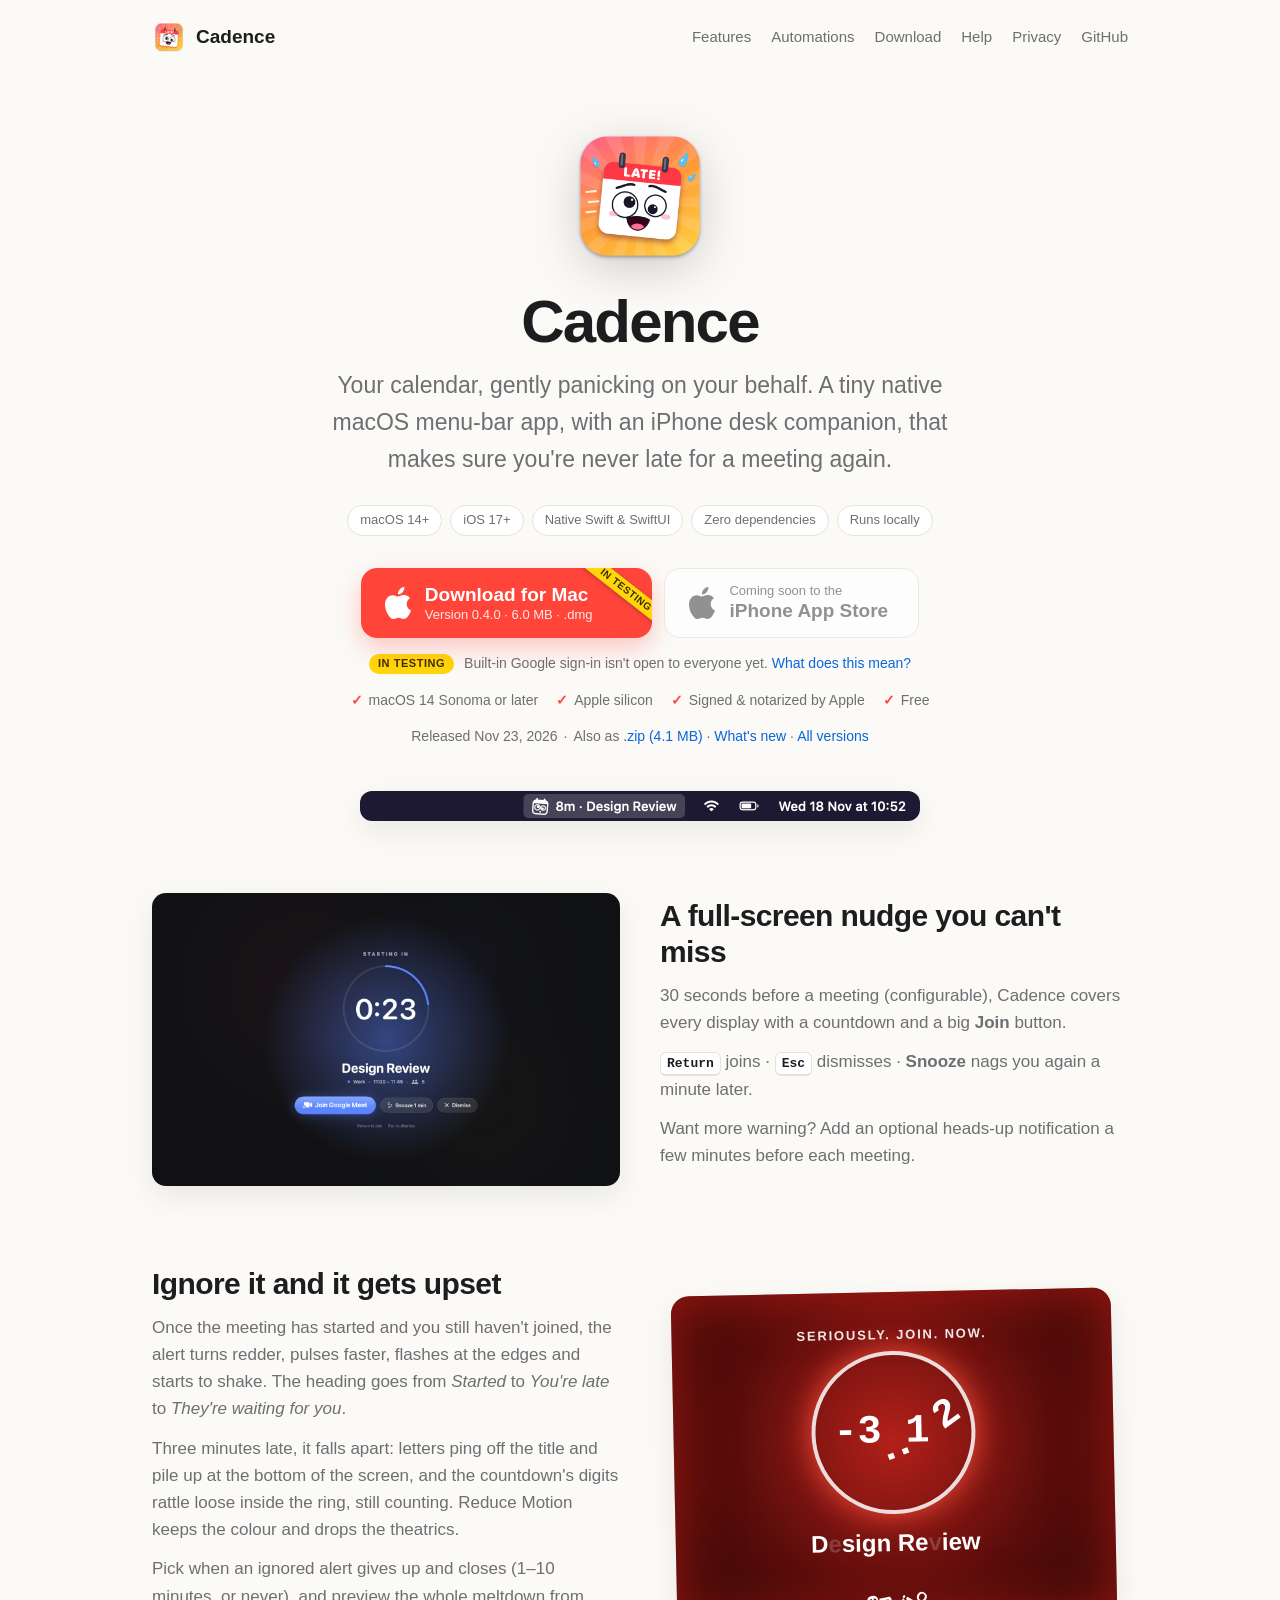
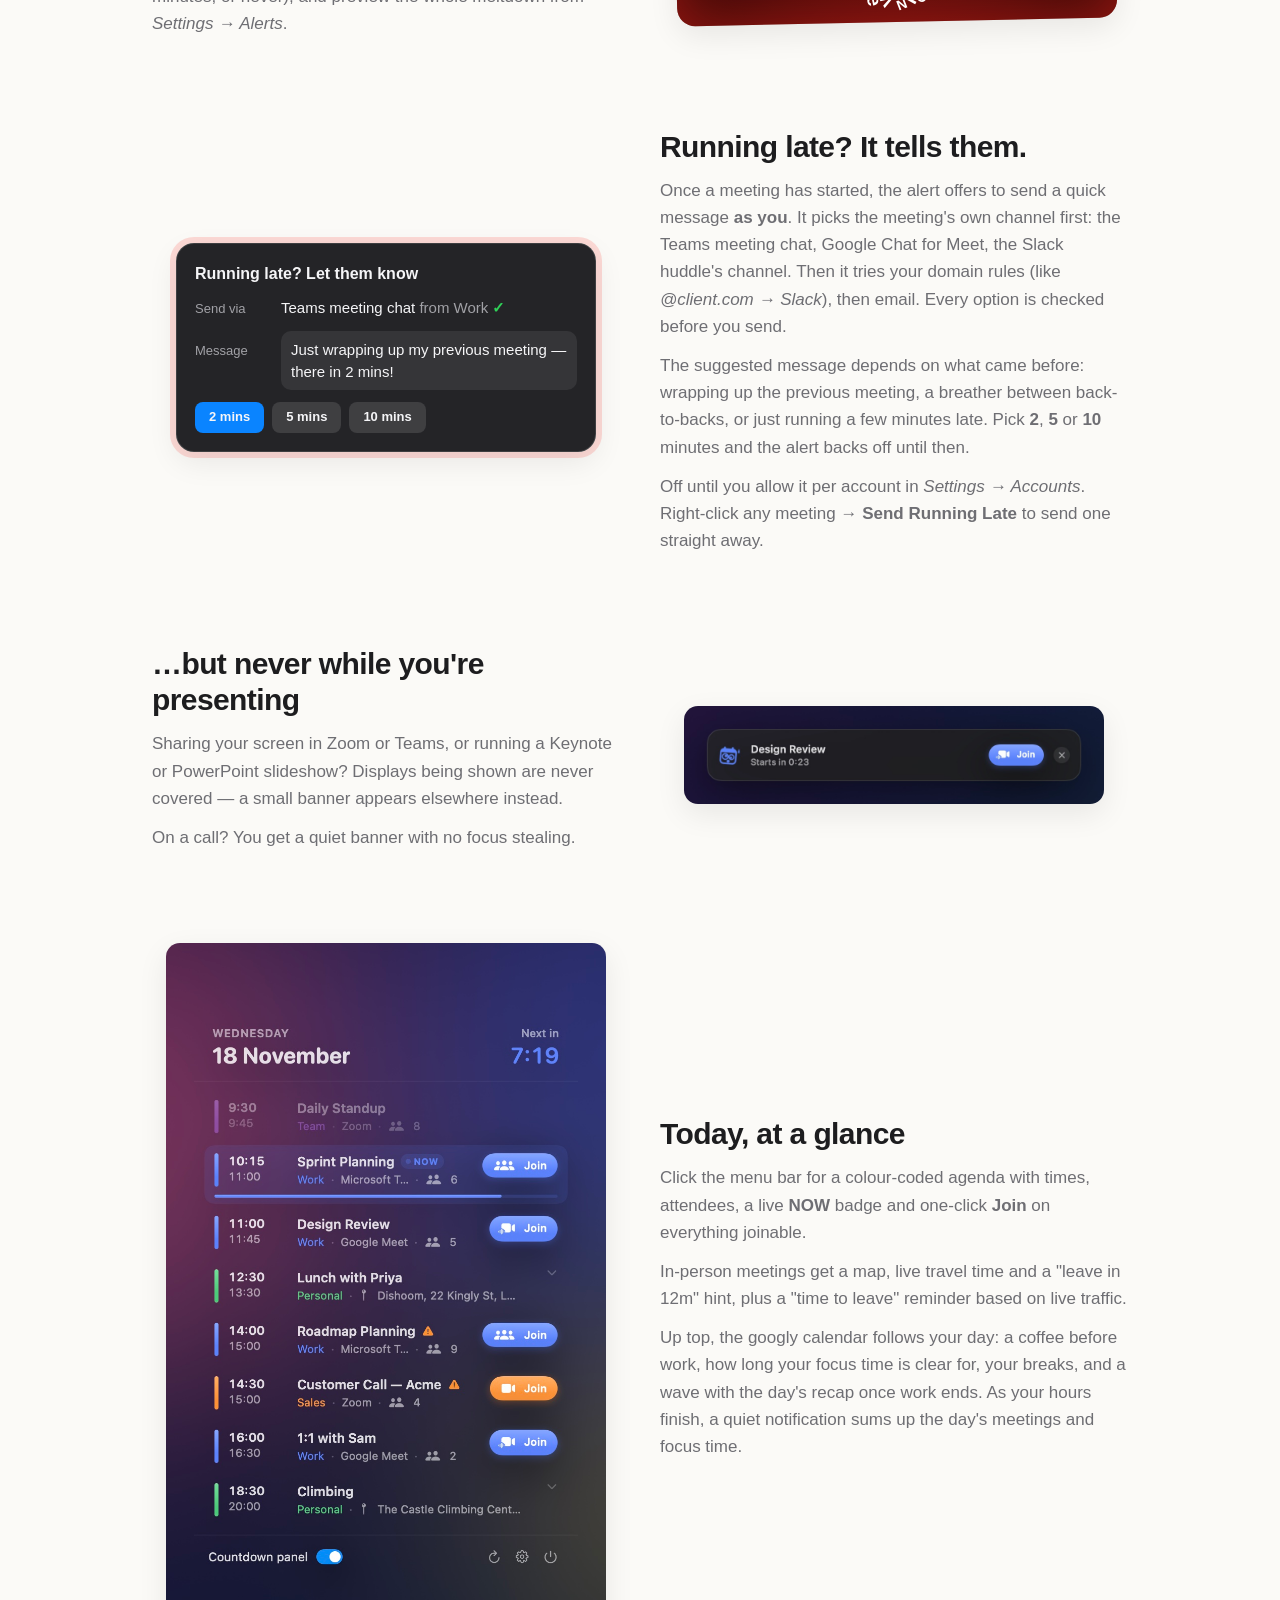
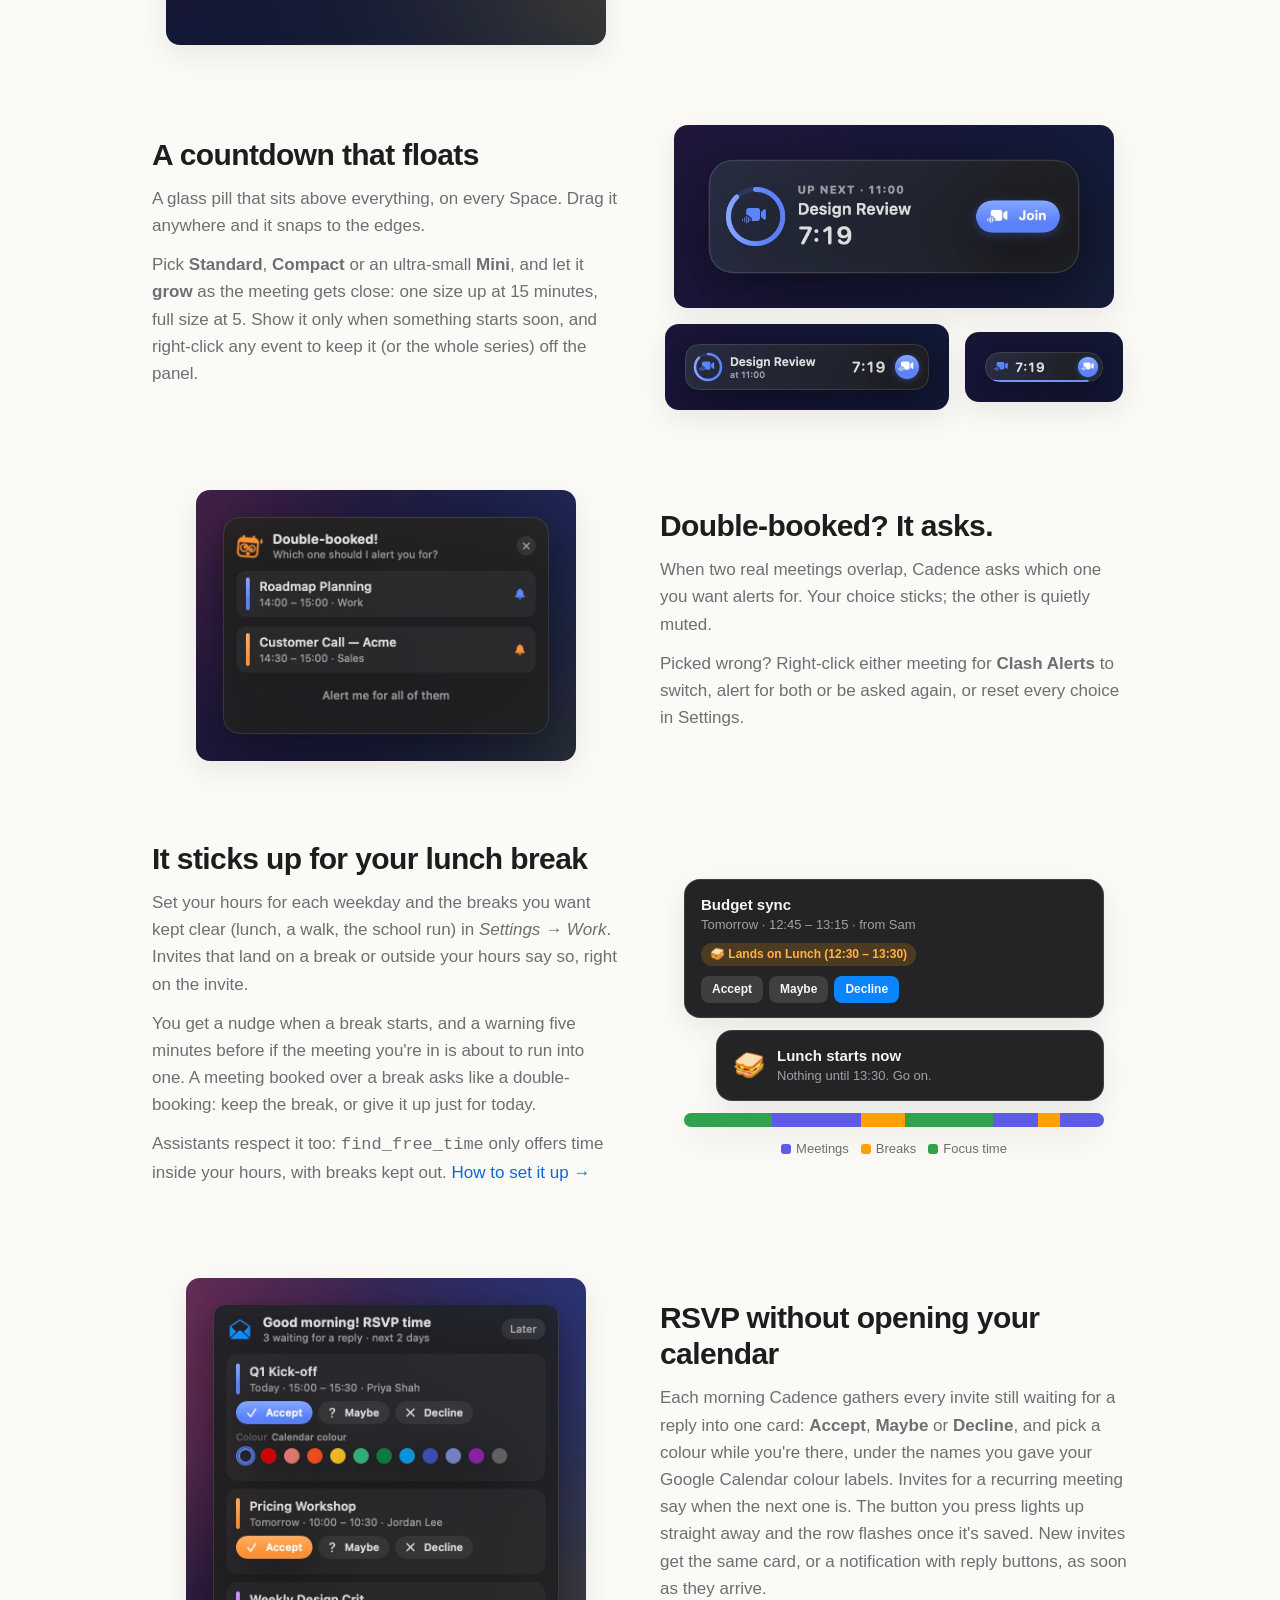
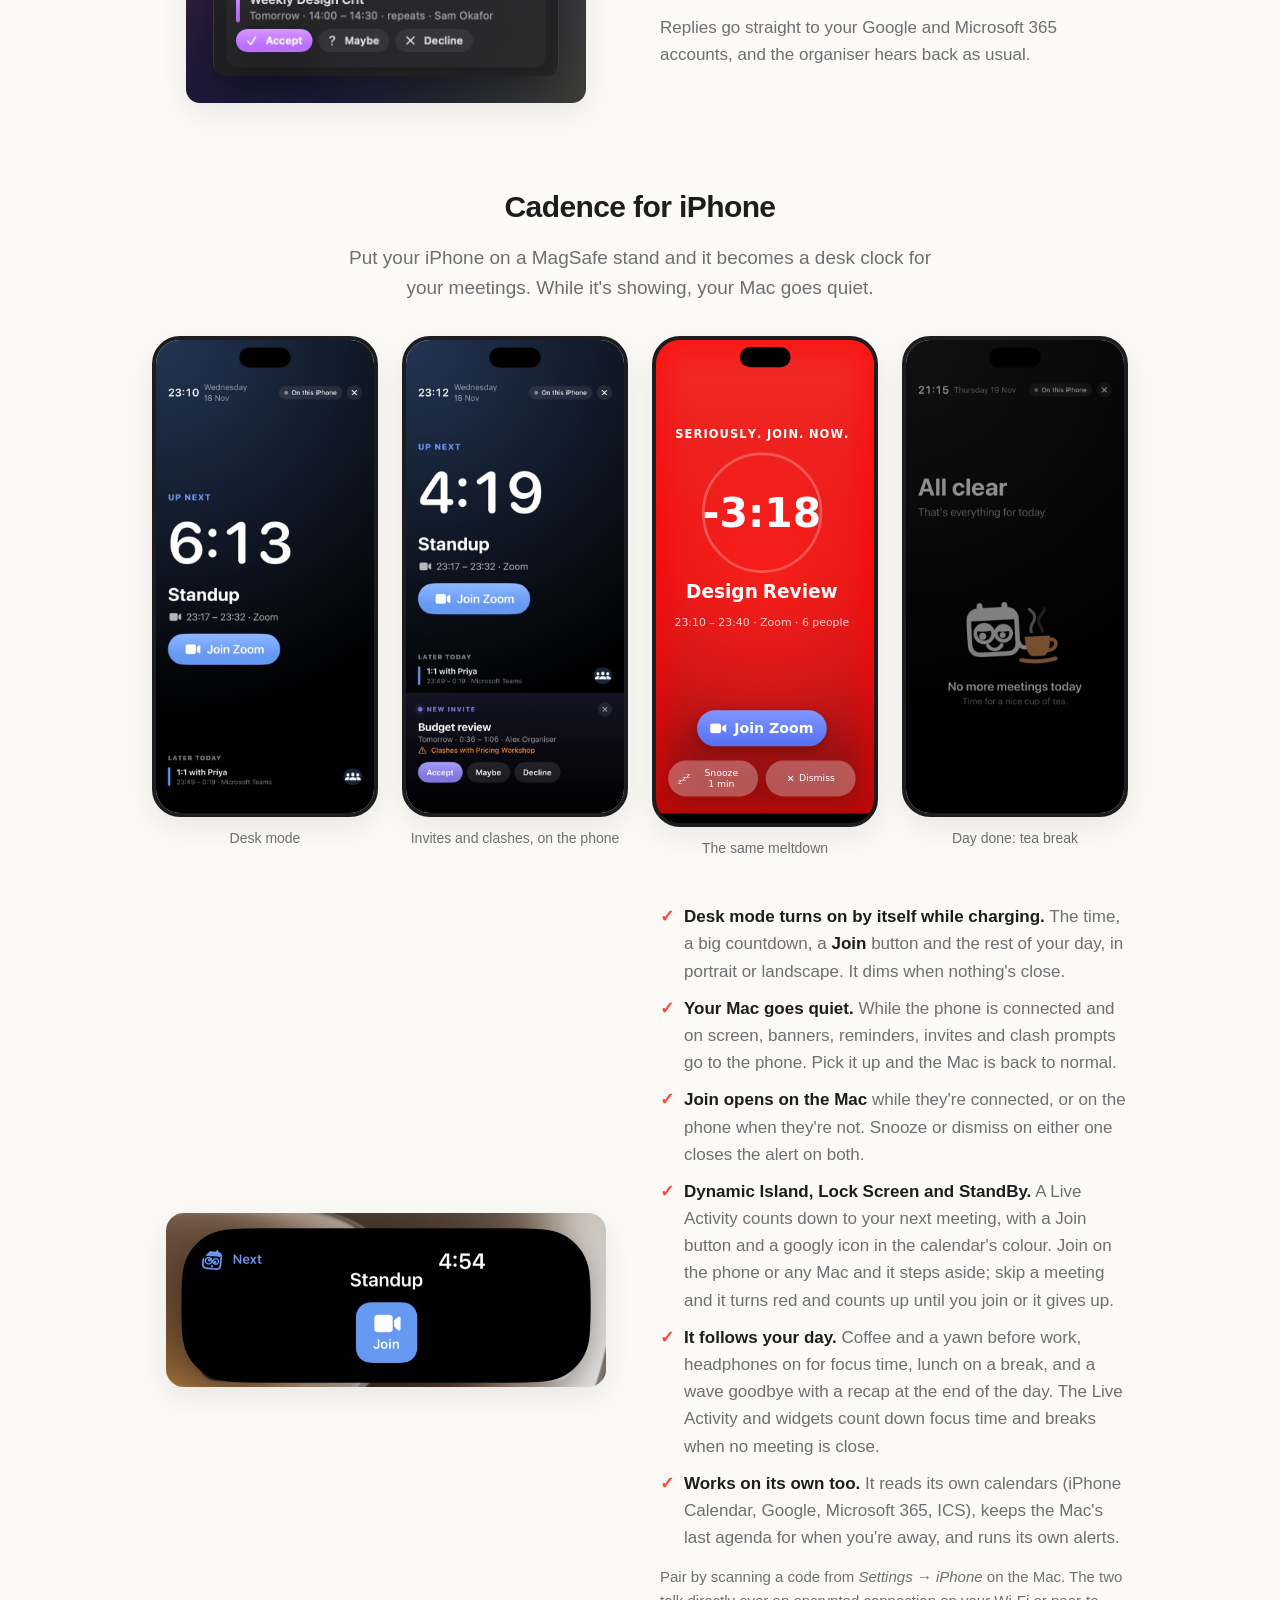
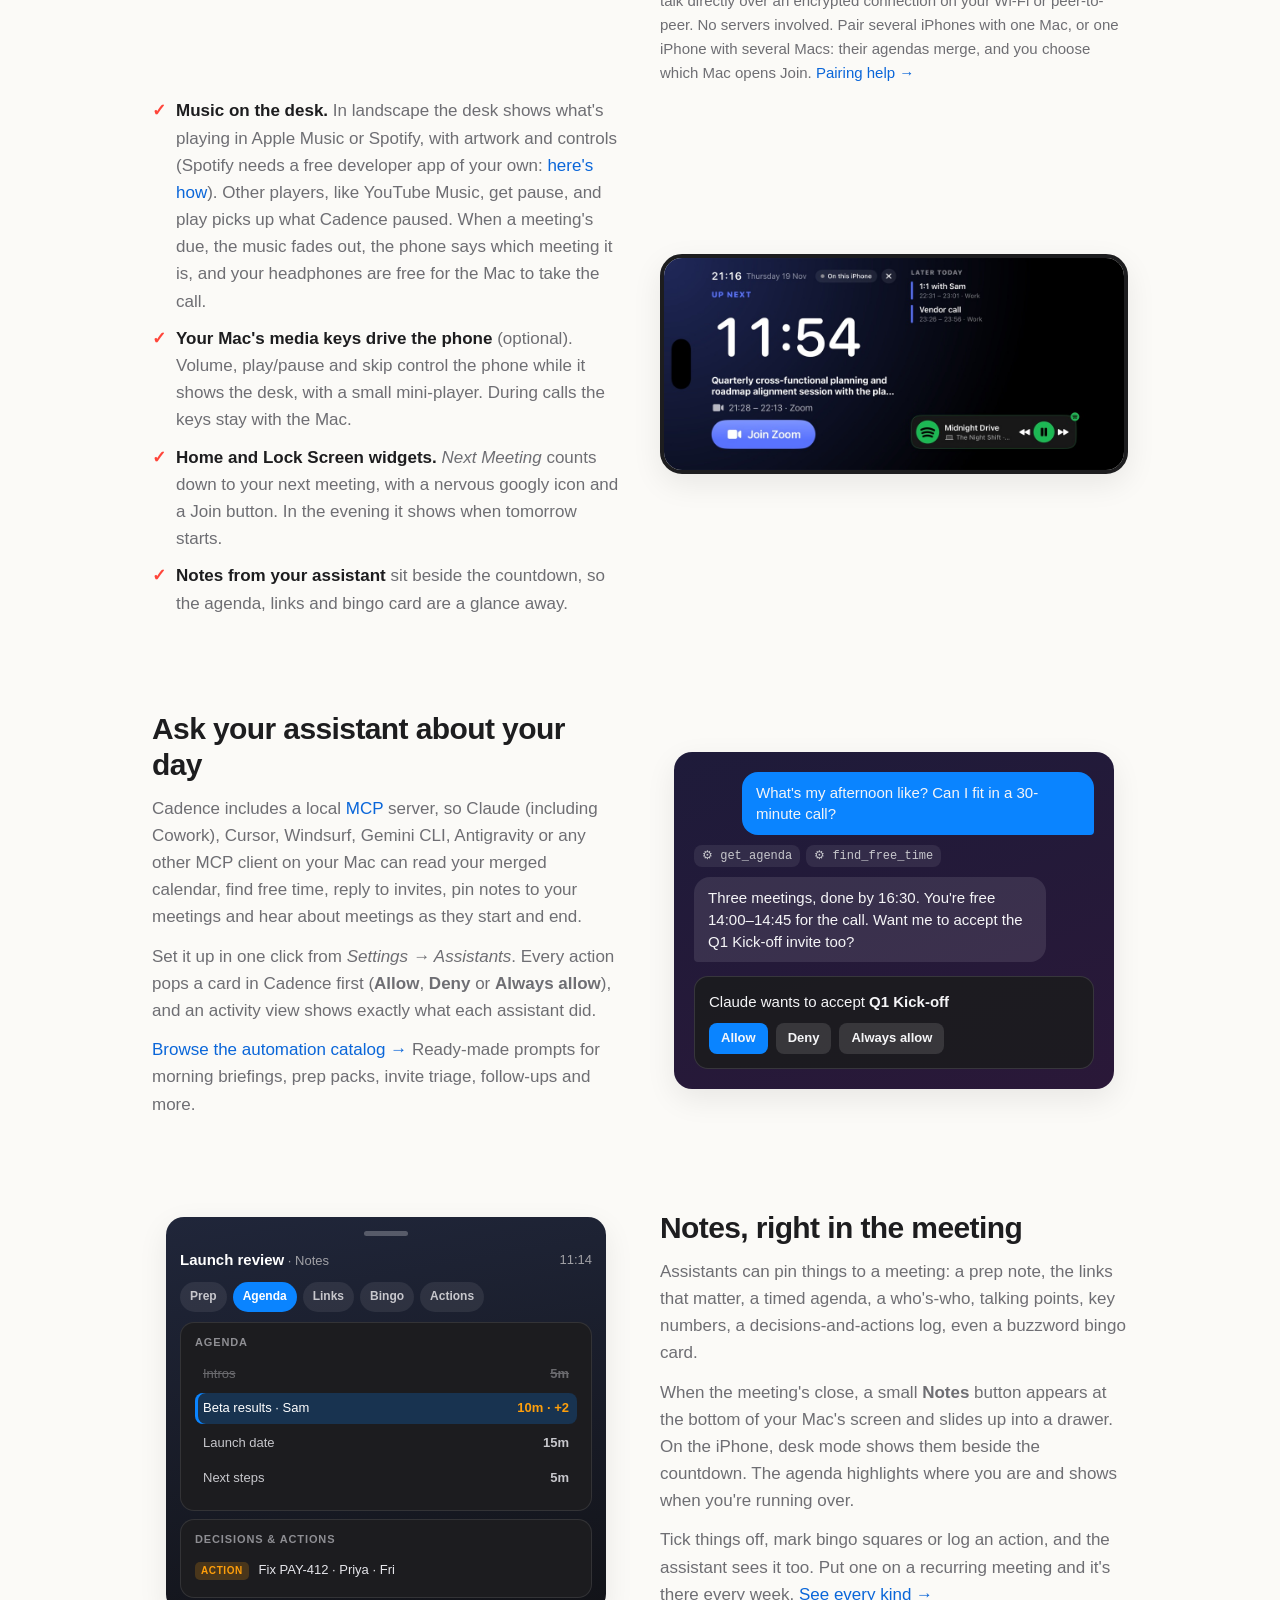
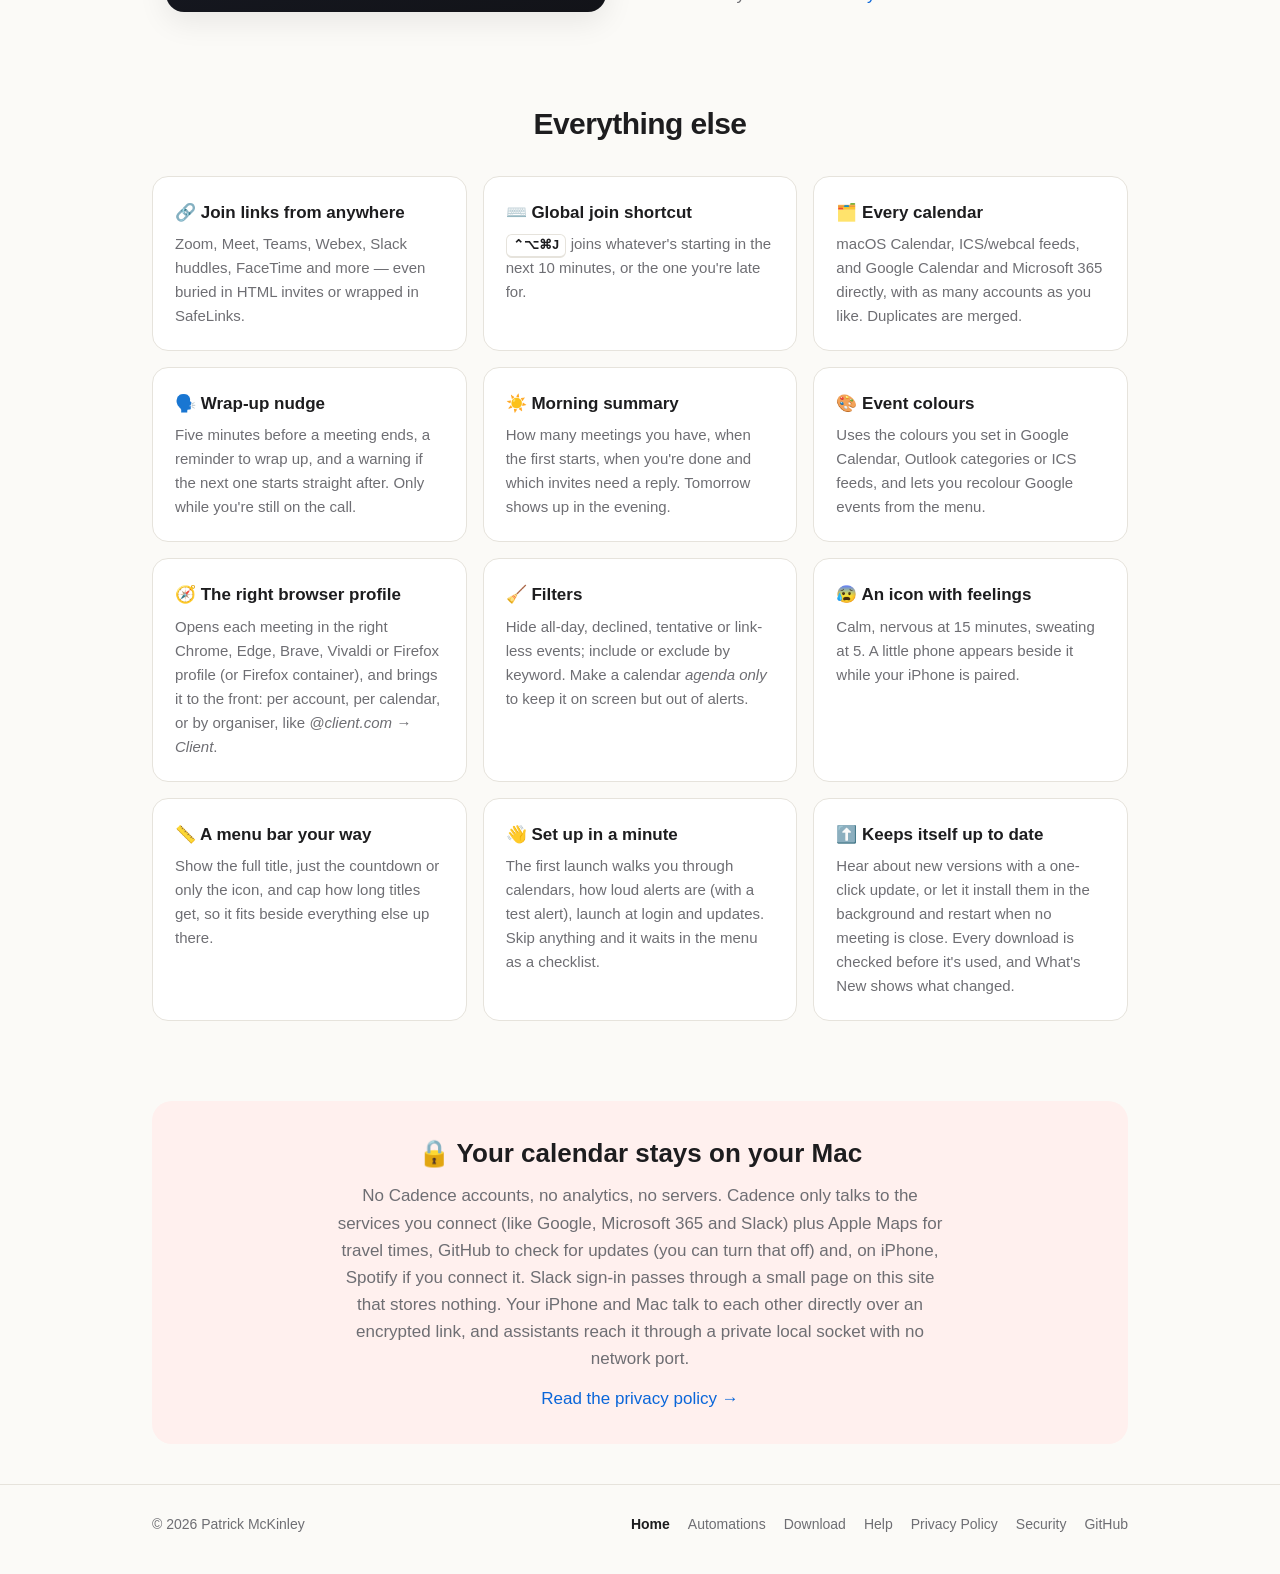
==== index.html @ c62c1051 "Bring the homepage up to date with the app Adds the Mac's working-day moments and end-of-day sum-up," ====
<!doctype html>
<html lang="en">
<head>
  <meta charset="utf-8">
  <meta name="viewport" content="width=device-width, initial-scale=1">
  <title>Cadence — your calendar, gently panicking on your behalf</title>
  <meta name="description" content="Cadence is a tiny native macOS menu-bar app, with an iPhone desk companion, that counts down to your next meeting, finds the join link, and takes over your screen 30 seconds before you're due.">
  <link rel="canonical" href="https://cadence.patrick-mckinley.com/">
  <link rel="icon" href="favicon.ico" sizes="any">
  <link rel="icon" type="image/png" sizes="32x32" href="favicon-32.png">
  <link rel="apple-touch-icon" href="apple-touch-icon.png">
  <link rel="manifest" href="site.webmanifest">
  <meta property="og:type" content="website">
  <meta property="og:site_name" content="Cadence">
  <meta property="og:title" content="Cadence">
  <meta property="og:description" content="Your calendar, gently panicking on your behalf. A Mac menu-bar app and iPhone desk clock that makes sure you never miss a meeting.">
  <meta property="og:url" content="https://cadence.patrick-mckinley.com/">
  <meta property="og:image" content="https://cadence.patrick-mckinley.com/assets/og-cadence.jpg">
  <meta property="og:image:type" content="image/jpeg">
  <meta property="og:image:width" content="1200">
  <meta property="og:image:height" content="630">
  <meta property="og:image:alt" content="The Cadence app icon, a panicking calendar page shouting LATE!, beside the words: Cadence, your calendar, gently panicking on your behalf.">
  <meta name="twitter:card" content="summary_large_image">
  <meta name="twitter:title" content="Cadence">
  <meta name="twitter:description" content="Your calendar, gently panicking on your behalf. A Mac menu-bar app and iPhone desk clock that makes sure you never miss a meeting.">
  <meta name="twitter:image" content="https://cadence.patrick-mckinley.com/assets/og-cadence.jpg">
  <link rel="stylesheet" href="style.css?v=13">
</head>
<body>
  <header class="site-header">
    <div class="wrap">
      <a class="brand" href="./"><img src="assets/icon-192.png" alt="">Cadence</a>
      <nav>
        <a class="nav-features" href="#features">Features</a>
        <a href="automations.html">Automations</a>
        <a href="downloads.html">Download</a>
        <a href="help.html">Help</a>
        <a class="nav-privacy" href="privacy.html">Privacy</a>
        <a class="nav-gh" href="https://github.com/lilmuckers/calendar-cadence">GitHub</a>
      </nav>
    </div>
  </header>

  <main>
    <div class="wrap hero">
      <img class="icon" src="assets/icon-512.png" alt="Cadence app icon: a panicking calendar page with googly eyes shouting LATE!">
      <h1>Cadence</h1>
      <p class="tagline">Your calendar, gently panicking on your behalf. A tiny native macOS menu-bar app, with an iPhone desk companion, that makes sure you're never late for a meeting again.</p>
      <div class="badges">
        <span class="badge">macOS 14+</span>
        <span class="badge">iOS 17+</span>
        <span class="badge">Native Swift &amp; SwiftUI</span>
        <span class="badge">Zero dependencies</span>
        <span class="badge">Runs locally</span>
      </div>
      <div class="download-card" data-download-card>
        <div class="download-buttons">
        <a class="download-btn" data-dl-primary href="https://github.com/lilmuckers/calendar-cadence/releases/download/v0.4.0/Cadence-0.4.0.dmg">
          <svg class="apple" viewBox="0 0 814 1000" aria-hidden="true"><path fill="currentColor" d="M788 341c-6 4-108 62-108 190 0 149 131 202 135 203-1 3-21 72-69 142-43 62-88 124-156 124s-86-40-165-40c-77 0-104 41-166 41s-106-57-156-127C45 791 0 666 0 547c0-191 124-292 246-292 65 0 119 43 160 43 39 0 100-45 174-45 28 0 129 2 196 97zM555 157c31-37 53-88 53-139 0-7-1-14-2-20-50 2-110 34-146 76-28 32-55 83-55 135 0 8 1 16 2 18 3 1 9 2 14 2 45 0 102-30 134-72z"/></svg>
          <span class="download-label"><strong>Download for Mac</strong><small><span data-dl-version>Version 0.4.0</span> · <span data-dl-size>6.0 MB · .dmg</span></small></span>
          <span class="sash" aria-hidden="true">In testing</span>
        </a>
        <span class="download-btn soon" role="img" aria-label="Coming soon to the iPhone App Store">
          <svg class="apple" viewBox="0 0 814 1000" aria-hidden="true"><path fill="currentColor" d="M788 341c-6 4-108 62-108 190 0 149 131 202 135 203-1 3-21 72-69 142-43 62-88 124-156 124s-86-40-165-40c-77 0-104 41-166 41s-106-57-156-127C45 791 0 666 0 547c0-191 124-292 246-292 65 0 119 43 160 43 39 0 100-45 174-45 28 0 129 2 196 97zM555 157c31-37 53-88 53-139 0-7-1-14-2-20-50 2-110 34-146 76-28 32-55 83-55 135 0 8 1 16 2 18 3 1 9 2 14 2 45 0 102-30 134-72z"/></svg>
          <span class="download-label"><small>Coming soon to the</small><strong>iPhone App Store</strong></span>
        </span>
        </div>
        <p class="testing-note"><span class="testing-pill">In testing</span> Built-in Google sign-in isn't open to everyone yet. <a href="help.html#testing">What does this mean?</a></p>
        <ul class="download-facts">
          <li>macOS 14 Sonoma or later</li>
          <li>Apple silicon</li>
          <li>Signed &amp; notarized by Apple</li>
          <li>Free</li>
        </ul>
        <p class="download-more"><span data-dl-date>Released 23 Nov 2026</span><span class="sep" aria-hidden="true"></span>Also as <a data-dl-zip href="https://github.com/lilmuckers/calendar-cadence/releases/download/v0.4.0/Cadence-0.4.0.zip">.zip (4.1 MB)</a> · <a data-dl-notes href="https://github.com/lilmuckers/calendar-cadence/releases/tag/v0.4.0">What's new</a> · <a href="downloads.html">All versions</a></p>
      </div>
      <img class="shot" src="assets/menubar.png" alt="Menu bar showing Cadence: 8m · Design Review">
    </div>

    <section id="features">
      <div class="wrap feature">
        <div class="media"><img src="assets/takeover.jpg" alt="Full-screen alert: Starting in 0:23, Design Review, Join Google Meet"></div>
        <div>
          <h2>A full-screen nudge you can't miss</h2>
          <p>30 seconds before a meeting (configurable), Cadence covers every display with a countdown and a big <strong>Join</strong> button.</p>
          <p><kbd>Return</kbd> joins · <kbd>Esc</kbd> dismisses · <strong>Snooze</strong> nags you again a minute later.</p>
          <p>Want more warning? Add an optional heads-up notification a few minutes before each meeting.</p>
        </div>
      </div>
    </section>

    <section>
      <div class="wrap feature flip">
        <div class="media">
          <div class="late-demo" role="img" aria-label="Illustration: a red, shaking alert reading SERIOUSLY. JOIN. NOW. with letters falling off and piling at the bottom">
            <div class="late-head">SERIOUSLY. JOIN. NOW.</div>
            <div class="late-ring"><span>-3</span><span class="loose">:</span><span>1</span><span class="loose2">2</span></div>
            <div class="late-title">D<span class="gone">e</span>sign Re<span class="gone">v</span>iew</div>
            <div class="late-pile"><span>e</span><span>v</span><span>N</span><span>i</span><span>O</span></div>
          </div>
        </div>
        <div>
          <h2>Ignore it and it gets upset</h2>
          <p>Once the meeting has started and you still haven't joined, the alert turns redder, pulses faster, flashes at the edges and starts to shake. The heading goes from <em>Started</em> to <em>You're late</em> to <em>They're waiting for you</em>.</p>
          <p>Three minutes late, it falls apart: letters ping off the title and pile up at the bottom of the screen, and the countdown's digits rattle loose inside the ring, still counting. Reduce Motion keeps the colour and drops the theatrics.</p>
          <p>Pick when an ignored alert gives up and closes (1–10 minutes, or never), and preview the whole meltdown from <em>Settings → Alerts</em>.</p>
        </div>
      </div>
    </section>

    <section>
      <div class="wrap feature">
        <div class="media">
          <div class="late-card" role="img" aria-label="Illustration: a Running late card offering to send a message via the Teams meeting chat, with a suggested message and 2, 5 and 10 minute buttons">
            <div class="late-card-title">Running late? Let them know</div>
            <div class="late-card-row"><span class="label">Send via</span><span class="pick">Teams meeting chat <em>from Work</em> <b>✓</b></span></div>
            <div class="late-card-row"><span class="label">Message</span><span class="msg">Just wrapping up my previous meeting — there in 2 mins!</span></div>
            <div class="late-card-buttons"><span class="primary">2 mins</span><span>5 mins</span><span>10 mins</span></div>
          </div>
        </div>
        <div>
          <h2>Running late? It tells them.</h2>
          <p>Once a meeting has started, the alert offers to send a quick message <strong>as you</strong>. It picks the meeting's own channel first: the Teams meeting chat, Google Chat for Meet, the Slack huddle's channel. Then it tries your domain rules (like <em>@client.com → Slack</em>), then email. Every option is checked before you send.</p>
          <p>The suggested message depends on what came before: wrapping up the previous meeting, a breather between back-to-backs, or just running a few minutes late. Pick <strong>2</strong>, <strong>5</strong> or <strong>10</strong> minutes and the alert backs off until then.</p>
          <p>Off until you allow it per account in <em>Settings → Accounts</em>. Right-click any meeting → <strong>Send Running Late</strong> to send one straight away.</p>
        </div>
      </div>
    </section>

    <section>
      <div class="wrap feature flip">
        <div class="media"><img src="assets/banner.jpg" alt="Compact banner: Design Review, starts in 0:23, Join" class="w-420"></div>
        <div>
          <h2>…but never while you're presenting</h2>
          <p>Sharing your screen in Zoom or Teams, or running a Keynote or PowerPoint slideshow? Displays being shown are never covered — a small banner appears elsewhere instead.</p>
          <p>On a call? You get a quiet banner with no focus stealing.</p>
        </div>
      </div>
    </section>

    <section>
      <div class="wrap feature">
        <div class="media"><img src="assets/menu.jpg" alt="Today's agenda dropdown with colour-coded meetings and Join buttons" class="w-440"></div>
        <div>
          <h2>Today, at a glance</h2>
          <p>Click the menu bar for a colour-coded agenda with times, attendees, a live <strong>NOW</strong> badge and one-click <strong>Join</strong> on everything joinable.</p>
          <p>In-person meetings get a map, live travel time and a "leave in 12m" hint, plus a "time to leave" reminder based on live traffic.</p>
          <p>Up top, the googly calendar follows your day: a coffee before work, how long your focus time is clear for, your breaks, and a wave with the day's recap once work ends. As your hours finish, a quiet notification sums up the day's meetings and focus time.</p>
        </div>
      </div>
    </section>

    <section>
      <div class="wrap feature flip">
        <div class="media panels">
          <img src="assets/panel.jpg" alt="Floating countdown panel: Up next, Design Review in 7:19">
          <div class="panel-row">
            <img src="assets/panel-compact.jpg" alt="Compact panel: Design Review at 11:00, 7:19, Join">
            <img src="assets/panel-mini.jpg" alt="Mini panel: 7:19 and a Join button">
          </div>
        </div>
        <div>
          <h2>A countdown that floats</h2>
          <p>A glass pill that sits above everything, on every Space. Drag it anywhere and it snaps to the edges.</p>
          <p>Pick <strong>Standard</strong>, <strong>Compact</strong> or an ultra-small <strong>Mini</strong>, and let it <strong>grow</strong> as the meeting gets close: one size up at 15 minutes, full size at 5. Show it only when something starts soon, and right-click any event to keep it (or the whole series) off the panel.</p>
        </div>
      </div>
    </section>

    <section>
      <div class="wrap feature">
        <div class="media"><img src="assets/clash.jpg" alt="Double-booked! Which one should I alert you for?" class="w-380"></div>
        <div>
          <h2>Double-booked? It asks.</h2>
          <p>When two real meetings overlap, Cadence asks which one you want alerts for. Your choice sticks; the other is quietly muted.</p>
          <p>Picked wrong? Right-click either meeting for <strong>Clash Alerts</strong> to switch, alert for both or be asked again, or reset every choice in Settings.</p>
        </div>
      </div>
    </section>

    <section id="work">
      <div class="wrap feature flip">
        <div class="media">
          <div class="work-demo" role="img" aria-label="Illustration: an invite for Budget sync flagged Lands on Lunch, 12:30 to 13:30, with Accept, Maybe and Decline buttons; a nudge saying Lunch starts now; and a day strip of meetings, breaks and focus time">
            <div class="work-card">
              <div class="wc-title">Budget sync</div>
              <div class="wc-sub">Tomorrow · 12:45 – 13:15 · from Sam</div>
              <span class="wc-flag">🥪 Lands on Lunch (12:30 – 13:30)</span>
              <div class="wc-buttons"><span>Accept</span><span>Maybe</span><span class="primary">Decline</span></div>
            </div>
            <div class="work-card nudge"><span class="wc-icon">🥪</span><div><div class="wc-title">Lunch starts now</div><div class="wc-sub">Nothing until 13:30. Go on.</div></div></div>
            <div class="day-strip" aria-hidden="true"><span class="f" style="flex:2"></span><span class="m" style="flex:1"></span><span class="m" style="flex:1"></span><span class="b" style="flex:1"></span><span class="f" style="flex:2"></span><span class="m" style="flex:1"></span><span class="b" style="flex:.5"></span><span class="m" style="flex:1"></span></div>
            <div class="day-legend" aria-hidden="true"><span><i style="background:#5e5ce6"></i>Meetings</span><span><i style="background:#ff9f0a"></i>Breaks</span><span><i style="background:#30a14e"></i>Focus time</span></div>
          </div>
        </div>
        <div>
          <h2>It sticks up for your lunch break</h2>
          <p>Set your hours for each weekday and the breaks you want kept clear (lunch, a walk, the school run) in <em>Settings → Work</em>. Invites that land on a break or outside your hours say so, right on the invite.</p>
          <p>You get a nudge when a break starts, and a warning five minutes before if the meeting you're in is about to run into one. A meeting booked over a break asks like a double-booking: keep the break, or give it up just for today.</p>
          <p>Assistants respect it too: <code>find_free_time</code> only offers time inside your hours, with breaks kept out. <a href="help.html#work">How to set it up →</a></p>
        </div>
      </div>
    </section>

    <section>
      <div class="wrap feature">
        <div class="media"><img src="assets/invites.jpg" alt="Good morning! RSVP time: three invites with Accept, Maybe and Decline buttons and a colour picker" class="w-400"></div>
        <div>
          <h2>RSVP without opening your calendar</h2>
          <p>Each morning Cadence gathers every invite still waiting for a reply into one card: <strong>Accept</strong>, <strong>Maybe</strong> or <strong>Decline</strong>, and pick a colour while you're there, under the names you gave your Google Calendar colour labels. Invites for a recurring meeting say when the next one is. The button you press lights up straight away and the row flashes once it's saved. New invites get the same card, or a notification with reply buttons, as soon as they arrive.</p>
          <p>Replies go straight to your Google and Microsoft 365 accounts, and the organiser hears back as usual.</p>
        </div>
      </div>
    </section>

    <section id="iphone" class="iphone">
      <div class="wrap">
        <h2 class="section-title">Cadence for iPhone</h2>
        <p class="section-lede">Put your iPhone on a MagSafe stand and it becomes a desk clock for your meetings. While it's showing, your Mac goes quiet.</p>
        <div class="phones four">
          <figure><img src="assets/ios-desk.jpg" alt="iPhone desk mode: Up next, Standup in 6:13, Join Zoom, and 1:1 with Priya later today"><figcaption>Desk mode</figcaption></figure>
          <figure><img src="assets/ios-prompts.jpg" alt="iPhone desk mode, Standup in 4:19, with a New invite card: Budget review, clashes with Pricing Workshop, Accept, Maybe or Decline"><figcaption>Invites and clashes, on the phone</figcaption></figure>
          <figure><img src="assets/ios-meltdown.jpg" alt="iPhone full-screen alert, bright red, reading SERIOUSLY. JOIN. NOW., with letters fallen off Design Review and piled at the bottom"><figcaption>The same meltdown</figcaption></figure>
          <figure><img src="assets/ios-tea.jpg" alt="iPhone desk mode, dimmed: All clear, no more meetings today, time for a nice cup of tea, with the calendar mascot holding a mug"><figcaption>Day done: tea break</figcaption></figure>
        </div>
        <div class="feature iphone-detail">
          <div class="media"><img src="assets/ios-island.jpg" alt="Expanded Dynamic Island: googly calendar icon, Next, Standup, 4:54 and a Join button" class="w-440"></div>
          <div>
            <ul class="ticks">
              <li><strong>Desk mode turns on by itself while charging.</strong> The time, a big countdown, a <strong>Join</strong> button and the rest of your day, in portrait or landscape. It dims when nothing's close.</li>
              <li><strong>Your Mac goes quiet.</strong> While the phone is connected and on screen, banners, reminders, invites and clash prompts go to the phone. Pick it up and the Mac is back to normal.</li>
              <li><strong>Join opens on the Mac</strong> while they're connected, or on the phone when they're not. Snooze or dismiss on either one closes the alert on both.</li>
              <li><strong>Dynamic Island, Lock Screen and StandBy.</strong> A Live Activity counts down to your next meeting, with a Join button and a googly icon in the calendar's colour. Join on the phone or any Mac and it steps aside; skip a meeting and it turns red and counts up until you join or it gives up.</li>
              <li><strong>It follows your day.</strong> Coffee and a yawn before work, headphones on for focus time, lunch on a break, and a wave goodbye with a recap at the end of the day. The Live Activity and widgets count down focus time and breaks when no meeting is close.</li>
              <li><strong>Works on its own too.</strong> It reads its own calendars (iPhone Calendar, Google, Microsoft 365, ICS), keeps the Mac's last agenda for when you're away, and runs its own alerts.</li>
            </ul>
            <p class="fine">Pair by scanning a code from <em>Settings → iPhone</em> on the Mac. The two talk directly over an encrypted connection on your Wi-Fi or peer-to-peer. No servers involved. Pair several iPhones with one Mac, or one iPhone with several Macs: their agendas merge, and you choose which Mac opens Join. <a href="help.html#pairing">Pairing help →</a></p>
          </div>
        </div>

        <div class="feature iphone-detail flip">
          <div class="media"><img class="phone-wide" src="assets/ios-media.jpg" alt="iPhone desk mode in landscape: Up next in 11:54, Join Zoom, later today 1:1 with Sam and Vendor call, and a Spotify card playing Midnight Drive"></div>
          <div>
            <ul class="ticks">
              <li><strong>Music on the desk.</strong> In landscape the desk shows what's playing in Apple Music or Spotify, with artwork and controls (Spotify needs a free developer app of your own: <a href="help.html#spotify">here's how</a>). Other players, like YouTube Music, get pause, and play picks up what Cadence paused. When a meeting's due, the music fades out, the phone says which meeting it is, and your headphones are free for the Mac to take the call.</li>
              <li><strong>Your Mac's media keys drive the phone</strong> (optional). Volume, play/pause and skip control the phone while it shows the desk, with a small mini-player. During calls the keys stay with the Mac.</li>
              <li><strong>Home and Lock Screen widgets.</strong> <em>Next Meeting</em> counts down to your next meeting, with a nervous googly icon and a Join button. In the evening it shows when tomorrow starts.</li>
              <li><strong>Notes from your assistant</strong> sit beside the countdown, so the agenda, links and bingo card are a glance away.</li>
            </ul>
          </div>
        </div>
      </div>
    </section>

    <section id="assistants">
      <div class="wrap feature flip">
        <div class="media">
          <div class="assistant-demo" role="img" aria-label="Illustration: you ask your assistant about your afternoon, it checks Cadence, then asks to accept an invite and Cadence shows an Allow, Deny or Always allow card">
            <div class="bubble you">What's my afternoon like? Can I fit in a 30-minute call?</div>
            <div class="tools"><span>get_agenda</span><span>find_free_time</span></div>
            <div class="bubble ai">Three meetings, done by 16:30. You're free 14:00–14:45 for the call. Want me to accept the Q1 Kick-off invite too?</div>
            <div class="approval">
              <div class="approval-title">Claude wants to accept <strong>Q1 Kick-off</strong></div>
              <div class="approval-buttons"><span class="primary">Allow</span><span>Deny</span><span>Always allow</span></div>
            </div>
          </div>
        </div>
        <div>
          <h2>Ask your assistant about your day</h2>
          <p>Cadence includes a local <a href="https://modelcontextprotocol.io">MCP</a> server, so Claude (including Cowork), Cursor, Windsurf, Gemini CLI, Antigravity or any other MCP client on your Mac can read your merged calendar, find free time, reply to invites, pin notes to your meetings and hear about meetings as they start and end.</p>
          <p>Set it up in one click from <em>Settings → Assistants</em>. Every action pops a card in Cadence first (<strong>Allow</strong>, <strong>Deny</strong> or <strong>Always allow</strong>), and an activity view shows exactly what each assistant did.</p>
          <p><a href="automations.html">Browse the automation catalog →</a> Ready-made prompts for morning briefings, prep packs, invite triage, follow-ups and more.</p>
        </div>
      </div>
    </section>


    <section id="notes">
      <div class="wrap feature">
        <div class="media">
          <div class="drawer-demo" role="img" aria-label="Illustration: the Notes drawer for Launch review, with Prep, Agenda and Bingo tabs; the agenda shows Beta results as the current item, 2 minutes over">
            <div class="drawer-handle"></div>
            <div class="drawer-head"><span><b>Launch review</b> · Notes</span><span>11:14</span></div>
            <div class="drawer-tabs"><span>Prep</span><span class="on">Agenda</span><span>Links</span><span>Bingo</span><span>Actions</span></div>
            <div class="kmock"><div class="kt">Agenda</div><div class="kag done"><span>Intros</span><b>5m</b></div><div class="kag now"><span>Beta results · Sam</span><b>10m · +2</b></div><div class="kag"><span>Launch date</span><b>15m</b></div><div class="kag"><span>Next steps</span><b>5m</b></div></div>
            <div class="kmock"><div class="kt">Decisions &amp; actions</div><div class="klog a"><b>Action</b> Fix PAY-412 · Priya · Fri</div></div>
          </div>
        </div>
        <div>
          <h2>Notes, right in the meeting</h2>
          <p>Assistants can pin things to a meeting: a prep note, the links that matter, a timed agenda, a who's-who, talking points, key numbers, a decisions-and-actions log, even a buzzword bingo card.</p>
          <p>When the meeting's close, a small <strong>Notes</strong> button appears at the bottom of your Mac's screen and slides up into a drawer. On the iPhone, desk mode shows them beside the countdown. The agenda highlights where you are and shows when you're running over.</p>
          <p>Tick things off, mark bingo squares or log an action, and the assistant sees it too. Put one on a recurring meeting and it's there every week. <a href="automations.html#kinds">See every kind →</a></p>
        </div>
      </div>
    </section>

    <section>
      <div class="wrap">
        <h2 class="section-title">Everything else</h2>
        <div class="grid">
          <div class="card"><h3>🔗 Join links from anywhere</h3><p>Zoom, Meet, Teams, Webex, Slack huddles, FaceTime and more — even buried in HTML invites or wrapped in SafeLinks.</p></div>
          <div class="card"><h3>⌨️ Global join shortcut</h3><p><kbd>⌃⌥⌘J</kbd> joins whatever's starting in the next 10 minutes, or the one you're late for.</p></div>
          <div class="card"><h3>🗂️ Every calendar</h3><p>macOS Calendar, ICS/webcal feeds, and Google Calendar and Microsoft 365 directly, with as many accounts as you like. Duplicates are merged.</p></div>
          <div class="card"><h3>🗣️ Wrap-up nudge</h3><p>Five minutes before a meeting ends, a reminder to wrap up, and a warning if the next one starts straight after. Only while you're still on the call.</p></div>
          <div class="card"><h3>☀️ Morning summary</h3><p>How many meetings you have, when the first starts, when you're done and which invites need a reply. Tomorrow shows up in the evening.</p></div>
          <div class="card"><h3>🎨 Event colours</h3><p>Uses the colours you set in Google Calendar, Outlook categories or ICS feeds, and lets you recolour Google events from the menu.</p></div>
          <div class="card"><h3>🧭 The right browser profile</h3><p>Opens each meeting in the right Chrome, Edge, Brave, Vivaldi or Firefox profile (or Firefox container), and brings it to the front: per account, per calendar, or by organiser, like <em>@client.com → Client</em>.</p></div>
          <div class="card"><h3>🧹 Filters</h3><p>Hide all-day, declined, tentative or link-less events; include or exclude by keyword. Make a calendar <em>agenda only</em> to keep it on screen but out of alerts.</p></div>
          <div class="card"><h3>😰 An icon with feelings</h3><p>Calm, nervous at 15 minutes, sweating at 5. A little phone appears beside it while your iPhone is paired.</p></div>
          <div class="card"><h3>📏 A menu bar your way</h3><p>Show the full title, just the countdown or only the icon, and cap how long titles get, so it fits beside everything else up there.</p></div>
          <div class="card"><h3>👋 Set up in a minute</h3><p>The first launch walks you through calendars, how loud alerts are (with a test alert), launch at login and updates. Skip anything and it waits in the menu as a checklist.</p></div>
          <div class="card"><h3>⬆️ Keeps itself up to date</h3><p>Hear about new versions with a one-click update, or let it install them in the background and restart when no meeting is close. Every download is checked before it's used, and What's New shows what changed.</p></div>
        </div>
      </div>
    </section>

    <section>
      <div class="wrap">
        <div class="privacy-callout">
          <h2>🔒 Your calendar stays on your Mac</h2>
          <p>No Cadence accounts, no analytics, no servers. Cadence only talks to the services you connect (like Google, Microsoft 365 and Slack) plus Apple Maps for travel times, GitHub to check for updates (you can turn that off) and, on iPhone, Spotify if you connect it. Slack sign-in passes through a small page on this site that stores nothing. Your iPhone and Mac talk to each other directly over an encrypted link, and assistants reach it through a private local socket with no network port.</p>
          <a href="privacy.html">Read the privacy policy →</a>
        </div>
      </div>
    </section>
  </main>

  <footer>
    <div class="wrap">
      <nav aria-label="Site">
        <a href="./" aria-current="page">Home</a>
        <a href="automations.html">Automations</a>
        <a href="downloads.html">Download</a>
        <a href="help.html">Help</a>
        <a href="privacy.html">Privacy Policy</a>
        <a href="security.html">Security</a>
        <a href="https://github.com/lilmuckers/calendar-cadence">GitHub</a>
      </nav>
      <span class="copyright">© 2026 Patrick McKinley</span>
    </div>
  </footer>
  <script src="releases.js?v=2" defer></script>
  <script src="meltdown.js?v=2" defer></script>
</body>
</html>
---- style.css ----
:root {
  --bg: #fbfaf7;
  --surface: #ffffff;
  --text: #1d1d1f;
  --muted: #6e6e73;
  --border: #e6e3dc;
  --accent: #ff453a;
  --accent-soft: #fff0ee;
  --link: #0a66d9;
  --shadow: 0 10px 30px rgba(0, 0, 0, 0.08);
  --gutter: clamp(20px, 5.5vw, 32px);
  color-scheme: light dark;
}

@media (prefers-color-scheme: dark) {
  :root {
    --bg: #111113;
    --surface: #1c1c1f;
    --text: #f5f5f7;
    --muted: #a1a1a6;
    --border: #2c2c30;
    --accent: #ff6961;
    --accent-soft: #2a1716;
    --link: #64a8ff;
    --shadow: 0 10px 30px rgba(0, 0, 0, 0.4);
  }
}

* { box-sizing: border-box; }

html { -webkit-text-size-adjust: 100%; }

body {
  margin: 0;
  background: var(--bg);
  color: var(--text);
  font: 17px/1.6 -apple-system, BlinkMacSystemFont, "SF Pro Text", "Segoe UI", Roboto, Helvetica, Arial, sans-serif;
}

a { color: var(--link); text-decoration: none; }
a:hover { text-decoration: underline; }

img { max-width: 100%; height: auto; display: block; }

.wrap { max-width: 1040px; margin: 0 auto; padding-inline: var(--gutter); }
.wrap.narrow { max-width: 760px; }
.narrow { max-width: 720px; }

/* Header */
.site-header { padding: 20px 0; }
.site-header .wrap { display: flex; align-items: center; justify-content: space-between; gap: 16px; }
.brand { display: flex; align-items: center; gap: 10px; color: var(--text); font-weight: 700; font-size: 19px; }
.brand:hover { text-decoration: none; }
.brand img { width: 34px; height: 34px; }
.site-header nav { display: flex; gap: 20px; font-size: 15px; }
.site-header nav a { color: var(--muted); }

/* Hero */
.hero { text-align: center; padding-block: 48px 32px; }
.hero .icon { width: 148px; margin: 0 auto 20px; filter: drop-shadow(0 12px 24px rgba(0,0,0,.18)); }
.hero h1 { font-size: clamp(38px, 7vw, 60px); line-height: 1.05; letter-spacing: -0.03em; margin: 0 0 14px; }
.hero .tagline { font-size: clamp(19px, 3vw, 23px); color: var(--muted); max-width: 640px; margin: 0 auto 28px; }
.badges { display: flex; flex-wrap: wrap; justify-content: center; gap: 8px; margin-bottom: 32px; }
.badge { font-size: 13px; padding: 4px 12px; border-radius: 999px; border: 1px solid var(--border); color: var(--muted); background: var(--surface); }
.cta { display: inline-block; background: var(--accent); color: #fff; font-weight: 600; padding: 12px 26px; border-radius: 12px; }
.cta:hover { text-decoration: none; filter: brightness(1.05); }
.hero .shot { margin: 44px auto 0; width: 100%; max-width: min(100%, 560px); border-radius: 12px; box-shadow: var(--shadow); }

/* Feature sections */
section { padding: 40px 0; }
.feature { display: grid; grid-template-columns: minmax(0, 1fr) minmax(0, 1fr); gap: 40px; align-items: center; }
.feature.flip .media { order: 2; }
.feature h2 { font-size: 30px; letter-spacing: -0.02em; line-height: 1.2; margin: 0 0 12px; }
.feature p { color: var(--muted); margin: 0 0 12px; }
.media img { border-radius: 14px; box-shadow: var(--shadow); margin: 0 auto; }
.panels { display: flex; flex-direction: column; gap: 16px; }
.panels > img { max-width: min(100%, 440px); }
.panel-row { display: flex; width: 100%; gap: 16px; justify-content: center; align-items: center; }
.panel-row img { margin: 0; min-width: 0; }
.panel-row img:first-child { flex: 1.8; max-width: 284px; }
.panel-row img:last-child { flex: 1; max-width: 158px; }
kbd { font: 600 13px/1 ui-monospace, SFMono-Regular, Menlo, monospace; padding: 3px 6px; border: 1px solid var(--border); border-bottom-width: 2px; border-radius: 6px; background: var(--surface); color: var(--text); }

.grid { display: grid; grid-template-columns: repeat(3, minmax(0, 1fr)); gap: 16px; }
.card { background: var(--surface); border: 1px solid var(--border); border-radius: 16px; padding: 22px; }
.card h3 { margin: 0 0 6px; font-size: 17px; }
.card p { margin: 0; color: var(--muted); font-size: 15px; }
.section-title { text-align: center; font-size: 30px; letter-spacing: -0.02em; margin: 0 0 28px; }

.privacy-callout { background: var(--accent-soft); border-radius: 20px; padding: 32px; text-align: center; }
.privacy-callout h2 { margin: 0 0 8px; font-size: 26px; }
.privacy-callout p { margin: 0 auto 12px; max-width: 620px; color: var(--muted); }

/* Prose (privacy page) */
.prose { padding-block: 24px 56px; }
.prose h1 { font-size: clamp(32px, 6vw, 44px); letter-spacing: -0.02em; line-height: 1.1; margin: 16px 0 6px; }
.prose .updated { color: var(--muted); margin: 0 0 32px; }
.prose h2 { font-size: 22px; margin: 36px 0 8px; }
.prose ul { padding-left: 22px; }
.prose li { margin: 6px 0; }
.prose table { width: 100%; border-collapse: collapse; font-size: 15px; margin: 12px 0; display: block; overflow-x: auto; }
.prose th, .prose td { text-align: left; padding: 10px 12px; border-bottom: 1px solid var(--border); vertical-align: top; }
.prose th { color: var(--muted); font-weight: 600; }
.summary { background: var(--surface); border: 1px solid var(--border); border-radius: 16px; padding: 18px 22px; }

/* Footer */
footer { border-top: 1px solid var(--border); padding: 28px 0 40px; color: var(--muted); font-size: 14px; }
footer .wrap { display: flex; flex-wrap: wrap; justify-content: space-between; gap: 12px; }
footer .wrap { align-items: center; }
footer nav { display: flex; flex-wrap: wrap; gap: 6px 18px; }
footer a { color: var(--muted); }
footer a[aria-current="page"] { color: var(--text); font-weight: 600; }
footer .copyright { order: -1; }

.w-380 { max-width: min(100%, 380px) !important; }
.w-400 { max-width: min(100%, 400px) !important; }
.w-420 { max-width: min(100%, 420px) !important; }
.w-440 { max-width: min(100%, 440px) !important; }
code { overflow-wrap: anywhere; }

/* Assistant illustration */
.assistant-demo { background: linear-gradient(160deg, #1e1b3a, #2a1838); border-radius: 18px; padding: 20px; box-shadow: var(--shadow); display: flex; flex-direction: column; gap: 10px; max-width: 440px; margin: 0 auto; color: #f5f5f7; font-size: 15px; line-height: 1.45; }
.bubble { padding: 10px 14px; border-radius: 16px; max-width: 88%; }
.bubble.you { align-self: flex-end; background: #0a84ff; border-bottom-right-radius: 4px; }
.bubble.ai { align-self: flex-start; background: rgba(255,255,255,.1); border-bottom-left-radius: 4px; }
.tools { display: flex; flex-wrap: wrap; gap: 6px; }
.tools span { font: 12px/1 ui-monospace, SFMono-Regular, Menlo, monospace; padding: 5px 8px; border-radius: 8px; background: rgba(255,255,255,.08); color: #c7c7cc; }
.tools span::before { content: "⚙︎ "; }
.approval { margin-top: 4px; background: rgba(28,28,31,.92); border: 1px solid rgba(255,255,255,.12); border-radius: 14px; padding: 14px; }
.approval-title { margin-bottom: 10px; }
.approval-buttons { display: flex; flex-wrap: wrap; gap: 8px; }
.approval-buttons span { font-size: 13px; font-weight: 600; padding: 6px 12px; border-radius: 8px; background: rgba(255,255,255,.12); }
.approval-buttons .primary { background: #0a84ff; }

@media (max-width: 760px) {
  section { padding: 28px 0; }
  .feature { grid-template-columns: minmax(0, 1fr); gap: 20px; }
  .feature.flip .media { order: 0; }
  .feature h2, .section-title { font-size: 25px; }
  .grid { grid-template-columns: minmax(0, 1fr); }
  .privacy-callout { padding: 24px 18px; }
  .hero { padding-block: 28px 16px; }
  .hero .icon { width: 112px; }
  .hero .shot { margin-top: 32px; }
}

@media (max-width: 420px) {
  body { font-size: 16px; }
  .site-header { padding: 14px 0; }
  .brand { font-size: 17px; gap: 8px; }
  .brand img { width: 28px; height: 28px; }
  .site-header nav { gap: 12px; font-size: 14px; }
  .nav-features { display: none; }
  .cta { display: block; }
  .assistant-demo { padding: 14px; font-size: 14px; }
  /* Privacy table: one card per row */
  .prose table, .prose thead, .prose tbody, .prose tr, .prose td { display: block; width: 100%; }
  .prose table { overflow: visible; }
  .prose thead { position: absolute; width: 1px; height: 1px; overflow: hidden; clip: rect(0 0 0 0); }
  .prose tr { border: 1px solid var(--border); border-radius: 12px; padding: 6px 14px; margin-bottom: 12px; background: var(--surface); }
  .prose td { border: 0; padding: 6px 0; }
  .prose td::before { content: attr(data-label); display: block; font-size: 12px; font-weight: 600; text-transform: uppercase; letter-spacing: .04em; color: var(--muted); }
}

/* Late / meltdown illustration */
.late-demo { position: relative; overflow: hidden; max-width: 440px; margin: 0 auto; aspect-ratio: 4 / 3; border-radius: 18px; box-shadow: var(--shadow), inset 0 0 60px rgba(255, 40, 30, .55); background: radial-gradient(circle at 50% 45%, #b3201a 0%, #5a0d0b 55%, #2a0605 100%); color: #fff; display: flex; flex-direction: column; align-items: center; justify-content: center; gap: 10px; padding: 16px 16px 40px; transform: rotate(-1.2deg); }
.late-head { font: 700 13px/1 -apple-system, BlinkMacSystemFont, sans-serif; letter-spacing: .14em; opacity: .9; }
.late-ring { width: min(40%, 170px); aspect-ratio: 1; border-radius: 50%; border: 4px solid rgba(255,255,255,.85); box-shadow: 0 0 30px rgba(255,80,60,.9); display: flex; align-items: center; justify-content: center; font: 700 clamp(26px, 7vw, 40px)/1 ui-monospace, SFMono-Regular, Menlo, monospace; font-variant-numeric: tabular-nums; }
.late-ring .loose { display: inline-block; transform: translate(4px, 22px) rotate(70deg); }
.late-ring .loose2 { display: inline-block; transform: translate(6px, -16px) rotate(-35deg); }
.late-title { font-weight: 700; font-size: clamp(18px, 4.5vw, 24px); }
.late-title .gone { opacity: .18; }
.late-pile { position: absolute; bottom: 6px; left: 0; right: 0; display: flex; justify-content: center; gap: 2px; font-weight: 700; font-size: 20px; }
.late-pile span:nth-child(1) { transform: rotate(80deg); }
.late-pile span:nth-child(2) { transform: rotate(-120deg) translateY(-3px); }
.late-pile span:nth-child(3) { transform: rotate(160deg); font-size: 14px; }
.late-pile span:nth-child(4) { transform: rotate(-60deg); }
.late-pile span:nth-child(5) { transform: rotate(30deg) translateY(2px); font-size: 14px; }

/* Running-late card illustration */
.late-card { max-width: 420px; margin: 0 auto; background: rgba(28,28,31,.96); color: #f5f5f7; border: 1px solid rgba(255,255,255,.12); border-radius: 18px; padding: 18px; box-shadow: var(--shadow), 0 0 0 6px rgba(255, 69, 58, .18); font-size: 15px; line-height: 1.45; display: flex; flex-direction: column; gap: 12px; }
.late-card-title { font-weight: 700; font-size: 16px; }
.late-card-row { display: grid; grid-template-columns: 76px minmax(0, 1fr); gap: 10px; align-items: baseline; }
.late-card-row .label { color: #a1a1a6; font-size: 13px; }
.late-card-row .pick em { color: #a1a1a6; font-style: normal; }
.late-card-row .pick b { color: #30d158; }
.late-card-row .msg { background: rgba(255,255,255,.08); border-radius: 10px; padding: 8px 10px; }
.late-card-buttons { display: flex; flex-wrap: wrap; gap: 8px; }
.late-card-buttons span { font-size: 13px; font-weight: 600; padding: 6px 14px; border-radius: 8px; background: rgba(255,255,255,.12); }
.late-card-buttons .primary { background: #0a84ff; }

/* iPhone section */
.section-lede { text-align: center; color: var(--muted); max-width: 620px; margin: -16px auto 32px; font-size: 19px; }
.phones { display: grid; grid-template-columns: repeat(3, minmax(0, 1fr)); gap: 24px; max-width: 860px; margin: 0 auto 44px; }
.phones figure { margin: 0; text-align: center; }
.phones img { width: 100%; border-radius: 28px; box-shadow: var(--shadow); border: 4px solid #1d1d1f; }
.phones figcaption { margin-top: 10px; font-size: 14px; color: var(--muted); }
.iphone-detail .media img { border-radius: 18px; }
.ticks { list-style: none; padding: 0; margin: 0 0 14px; }
.ticks li { color: var(--muted); margin: 0 0 10px; padding-left: 24px; position: relative; }
.ticks li::before { content: "✓"; position: absolute; left: 0; color: var(--accent); font-weight: 700; }
.ticks strong { color: var(--text); }
.fine { font-size: 15px; color: var(--muted); }

@media (max-width: 760px) {
  .phones { display: flex; overflow-x: auto; scroll-snap-type: x mandatory; gap: 16px; padding-bottom: 8px; margin-bottom: 28px; }
  .phones figure { flex: 0 0 62%; scroll-snap-align: center; }
  .section-lede { font-size: 17px; margin-top: -12px; }
}

/* ---------- Shared bits ---------- */
.sr-only { position: absolute; width: 1px; height: 1px; overflow: hidden; clip: rect(0 0 0 0); white-space: nowrap; }
.site-header nav a[aria-current="page"] { color: var(--text); font-weight: 600; }
.center { text-align: center; }
.btn { font: 600 14px/1 -apple-system, BlinkMacSystemFont, sans-serif; padding: 9px 14px; border-radius: 10px; border: 1px solid var(--accent); background: var(--accent); color: #fff; cursor: pointer; white-space: nowrap; }
.btn:hover { filter: brightness(1.06); }
.btn.ghost { background: transparent; color: var(--text); border-color: var(--border); }
.btn.ghost:hover { border-color: var(--muted); }
.btn.small { padding: 6px 10px; font-size: 13px; }
.btn.done { background: #30a14e; border-color: #30a14e; color: #fff; }
.cta.ghost { background: transparent; color: var(--text); border: 1px solid var(--border); }
.hero-links { display: flex; flex-wrap: wrap; justify-content: center; gap: 12px; }

/* ---------- Automations page ---------- */
.auto-hero { padding-bottom: 8px; }
.eyebrow { font-size: 13px; font-weight: 700; letter-spacing: .12em; text-transform: uppercase; color: var(--accent); margin: 0 0 10px; }

.tabs { display: flex; gap: 6px; overflow-x: auto; max-width: 820px; margin: 0 auto; padding: 4px; background: var(--surface); border: 1px solid var(--border); border-radius: 14px; scrollbar-width: none; }
.tabs::-webkit-scrollbar { display: none; }
.tabs [role=tab] { flex: 1 0 auto; font: 600 14px/1 -apple-system, BlinkMacSystemFont, sans-serif; color: var(--muted); background: none; border: 0; border-radius: 10px; padding: 10px 14px; cursor: pointer; white-space: nowrap; }
.tabs [role=tab][aria-selected=true] { background: var(--accent); color: #fff; }
.tab-panel { max-width: 820px; margin: 16px auto 0; background: var(--surface); border: 1px solid var(--border); border-radius: 16px; padding: 20px 24px; }
.steps { margin: 0 0 12px; padding-left: 22px; }
.steps li { margin: 6px 0; }
.snippet { position: relative; margin: 0 0 14px; }
.snippet pre { margin: 0; background: #16161a; color: #e8e8ed; border-radius: 12px; padding: 14px 16px; padding-right: 76px; font: 13px/1.5 ui-monospace, SFMono-Regular, Menlo, monospace; overflow-x: auto; }
.snippet .btn { position: absolute; top: 8px; right: 8px; }

.kinds { display: grid; grid-template-columns: repeat(4, minmax(0, 1fr)); gap: 16px; }
.kind { margin: 0; display: flex; flex-direction: column; gap: 10px; }
.kind figcaption { font-size: 14px; color: var(--muted); line-height: 1.45; }
.kind figcaption strong { display: block; color: var(--text); font: 600 14px/1.4 ui-monospace, SFMono-Regular, Menlo, monospace; }
.kind figcaption code { display: block; margin-top: 4px; font-size: 12px; color: var(--muted); }

/* Dark Cadence-style note cards (used on both pages) */
.kmock { background: #1c1c1f; color: #f2f2f7; border: 1px solid rgba(255,255,255,.1); border-radius: 14px; padding: 12px 14px; font-size: 13px; line-height: 1.45; min-height: 150px; box-shadow: var(--shadow); }
.kmock p { margin: 0 0 6px; }
.kmock ul { margin: 0; padding-left: 18px; color: #c7c7cc; }
.kt { font-size: 11px; font-weight: 700; letter-spacing: .08em; text-transform: uppercase; color: #8e8e93; margin-bottom: 8px; }
.klink { padding: 5px 0; border-bottom: 1px solid rgba(255,255,255,.07); color: #64a8ff; }
.klink:last-child { border: 0; }
.klink span { display: block; color: #8e8e93; font-size: 12px; }
.kag { display: flex; justify-content: space-between; gap: 8px; padding: 6px 8px; border-radius: 8px; margin-bottom: 4px; color: #c7c7cc; }
.kag b { font-weight: 600; font-variant-numeric: tabular-nums; white-space: nowrap; }
.kag.done { opacity: .45; text-decoration: line-through; }
.kag.now { background: rgba(10,132,255,.22); color: #fff; box-shadow: inset 3px 0 0 #0a84ff; }
.kag.now b { color: #ff9f0a; }
.kchk { padding: 5px 0 5px 26px; position: relative; color: #e5e5ea; }
.kchk::before { content: ""; position: absolute; left: 0; top: 6px; width: 16px; height: 16px; border-radius: 50%; border: 1.5px solid #636366; }
.kchk.on { color: #8e8e93; text-decoration: line-through; }
.kchk.on::before { background: #30d158; border-color: #30d158; }
.kbingo { display: grid; grid-template-columns: repeat(3, minmax(0, 1fr)); gap: 4px; }
.kbingo span { aspect-ratio: 1.5; display: flex; align-items: center; justify-content: center; text-align: center; font-size: 11px; line-height: 1.15; border-radius: 6px; background: rgba(255,255,255,.07); padding: 2px; }
.kbingo .m { background: #ff453a; color: #fff; font-weight: 600; }
.kperson { display: flex; gap: 10px; align-items: flex-start; padding: 5px 0; }
.kperson i { flex: none; width: 28px; height: 28px; border-radius: 50%; background: #5e5ce6; color: #fff; font: 600 11px/28px -apple-system, sans-serif; text-align: center; font-style: normal; }
.kperson:nth-child(3) i { background: #ff9f0a; }
.kperson b { display: block; font-weight: 600; }
.kperson span { color: #a1a1a6; font-size: 12px; }
.kperson em { color: #c7c7cc; }
.klog { padding: 5px 0; color: #e5e5ea; }
.klog b { display: inline-block; font-size: 10px; text-transform: uppercase; letter-spacing: .06em; padding: 2px 6px; border-radius: 5px; margin-right: 6px; }
.klog.d b { background: rgba(48,209,88,.2); color: #30d158; }
.klog.a b { background: rgba(255,159,10,.2); color: #ff9f0a; }
.klog.n b { background: rgba(255,255,255,.1); color: #c7c7cc; }
.kstats { display: grid; grid-template-columns: repeat(3, minmax(0, 1fr)); gap: 6px; }
.kstats div { background: rgba(255,255,255,.06); border-radius: 8px; padding: 6px; min-width: 0; }
.kstats span { display: block; font-size: 11px; color: #8e8e93; }
.kstats b { display: block; font-size: 16px; }
.kstats em { font-style: normal; font-size: 11px; color: #8e8e93; }
.kstats em.up, .kstats em.good { color: #30d158; }

/* Catalog */
.catalog-bar { display: flex; flex-wrap: wrap; justify-content: space-between; align-items: center; gap: 12px; margin-bottom: 8px; }
.chips { display: flex; flex-wrap: wrap; gap: 8px; }
.chip { font: 600 14px/1 -apple-system, BlinkMacSystemFont, sans-serif; color: var(--text); background: var(--surface); border: 1px solid var(--border); border-radius: 999px; padding: 8px 12px; cursor: pointer; display: inline-flex; gap: 6px; align-items: center; }
.chip span { font-size: 12px; color: var(--muted); }
.chip[aria-pressed=true] { background: var(--text); color: var(--bg); border-color: var(--text); }
.chip[aria-pressed=true] span { color: var(--bg); opacity: .7; }
.catalog-tools { display: flex; gap: 8px; align-items: center; }
.search input { font: 15px -apple-system, BlinkMacSystemFont, sans-serif; color: var(--text); background: var(--surface); border: 1px solid var(--border); border-radius: 10px; padding: 8px 12px; width: 220px; max-width: 100%; }
.catalog-count { color: var(--muted); font-size: 14px; margin: 0 0 16px; }
.catalog { display: grid; grid-template-columns: repeat(3, minmax(0, 1fr)); gap: 16px; align-items: start; }
.catalog-empty { text-align: center; color: var(--muted); }
.auto-card { background: var(--surface); border: 1px solid var(--border); border-radius: 18px; padding: 20px; display: flex; flex-direction: column; gap: 10px; min-width: 0; scroll-margin-top: 16px; }
.auto-card[hidden] { display: none; }
.auto-card.flash { animation: flash 2s ease-out; }
@keyframes flash { from { box-shadow: 0 0 0 4px var(--accent); } to { box-shadow: 0 0 0 0 transparent; } }
.auto-top { display: flex; justify-content: space-between; align-items: center; }
.auto-emoji { font-size: 30px; line-height: 1; width: 52px; height: 52px; display: flex; align-items: center; justify-content: center; border-radius: 14px; background: var(--accent-soft); }
.auto-cat { font-size: 12px; font-weight: 600; text-transform: uppercase; letter-spacing: .06em; color: var(--muted); }
.auto-card h3 { margin: 0; font-size: 19px; letter-spacing: -0.01em; }
.auto-summary { margin: 0; color: var(--muted); font-size: 15px; }
.auto-when { margin: 0; font-size: 13px; color: var(--muted); font-style: italic; }
.auto-badges { display: flex; flex-wrap: wrap; gap: 6px; }
.tbadge { font-size: 12px; font-weight: 600; padding: 3px 9px; border-radius: 999px; background: var(--bg); border: 1px solid var(--border); color: var(--muted); }
.tbadge.t-schedule { color: #b25000; border-color: rgba(255,149,0,.4); background: rgba(255,149,0,.08); }
.tbadge.t-loop { color: #6a3fc8; border-color: rgba(120,80,220,.4); background: rgba(120,80,220,.08); }
.tbadge.t-asks { color: var(--accent); border-color: rgba(255,69,58,.4); background: var(--accent-soft); }
.tbadge.t-attach { color: #1f7a3a; border-color: rgba(48,161,78,.4); background: rgba(48,161,78,.08); }
.auto-tools { display: flex; flex-wrap: wrap; gap: 4px; }
.auto-tools code { font-size: 11.5px; padding: 3px 6px; border-radius: 6px; background: var(--bg); border: 1px solid var(--border); color: var(--muted); }
.auto-prompt summary { cursor: pointer; font-size: 14px; font-weight: 600; color: var(--link); }
.prompt { margin: 10px 0 0; background: #16161a; color: #e8e8ed; border-radius: 12px; padding: 14px; font: 12.5px/1.55 ui-monospace, SFMono-Regular, Menlo, monospace; white-space: pre-wrap; overflow-wrap: anywhere; max-height: 360px; overflow-y: auto; }
.auto-actions { display: flex; flex-wrap: wrap; gap: 8px; margin-top: auto; padding-top: 4px; }

.toolgroups { display: grid; grid-template-columns: repeat(2, minmax(0, 1fr)); gap: 16px; margin-bottom: 18px; }
.toolgroups p { line-height: 1.7; }
.toolgroups code { font-size: 13px; }
.tag { font-size: 11px; font-weight: 600; padding: 2px 8px; border-radius: 999px; background: var(--bg); border: 1px solid var(--border); color: var(--muted); vertical-align: middle; margin-left: 4px; }
.tag.warn { color: var(--accent); border-color: rgba(255,69,58,.4); }

@media (prefers-color-scheme: dark) {
  .tbadge.t-schedule { color: #ffb340; }
  .tbadge.t-loop { color: #bf9bff; }
  .tbadge.t-attach { color: #5fd47e; }
}

/* ---------- Homepage: Notes drawer illustration ---------- */
.drawer-demo { max-width: 440px; margin: 0 auto; background: linear-gradient(170deg, #20263a, #121318); border-radius: 18px; padding: 14px; box-shadow: var(--shadow); color: #f2f2f7; }
.drawer-head { display: flex; justify-content: space-between; align-items: center; font-size: 13px; color: #a1a1a6; margin-bottom: 10px; }
.drawer-head b { color: #fff; font-size: 15px; }
.drawer-tabs { display: flex; gap: 6px; margin-bottom: 10px; overflow: hidden; }
.drawer-tabs span { font-size: 12px; font-weight: 600; padding: 5px 10px; border-radius: 999px; background: rgba(255,255,255,.08); color: #c7c7cc; white-space: nowrap; }
.drawer-tabs span.on { background: #0a84ff; color: #fff; }
.drawer-demo .kmock { box-shadow: none; min-height: 0; }
.drawer-demo .kmock + .kmock { margin-top: 8px; }
.drawer-handle { width: 44px; height: 5px; border-radius: 3px; background: rgba(255,255,255,.25); margin: 0 auto 12px; }

/* Homepage: iPhone landscape shot */
.phone-wide { width: 100%; border-radius: 22px !important; border: 4px solid #1d1d1f; }
.phones.four { grid-template-columns: repeat(4, minmax(0, 1fr)); max-width: 1000px; }

@media (max-width: 960px) {
  .kinds { grid-template-columns: repeat(2, minmax(0, 1fr)); }
  .catalog { grid-template-columns: repeat(2, minmax(0, 1fr)); }
}
@media (max-width: 760px) {
  .catalog, .toolgroups { grid-template-columns: minmax(0, 1fr); }
  .catalog-tools { width: 100%; }
  .search { flex: 1; }
  .search input { width: 100%; }
  .tab-panel { padding: 16px; }
  .chips { flex-wrap: nowrap; overflow-x: auto; width: 100%; padding-bottom: 4px; scrollbar-width: none; }
  .chips::-webkit-scrollbar { display: none; }
  .chip { flex: none; }
  .phones.four figure { flex-basis: 62%; }
}
@media (max-width: 420px) {
  .kinds { grid-template-columns: minmax(0, 1fr); }
  .hero-links .cta { width: 100%; }
}

/* ---------- Mobile polish ---------- */
@media (max-width: 760px) {
  section { padding-block: 36px; }
  .feature { gap: 24px; }
  .feature h2 { margin-bottom: 10px; }
  .section-title { margin-bottom: 20px; }
  .hero .tagline { font-size: 18px; line-height: 1.55; }
  .card { padding: 18px 20px; }
  .privacy-callout { padding: 28px 22px; border-radius: 18px; }
  /* Edge-to-edge horizontal scrollers that still line up with the gutter */
  .phones, .chips, .tabs-scroll { margin-inline: calc(-1 * var(--gutter)); padding-inline: var(--gutter); scroll-padding-inline: var(--gutter); width: auto; }
  .phones { scrollbar-width: none; }
  .phones::-webkit-scrollbar { display: none; }
  .phones figure, .phones.four figure { flex-basis: 68%; }
  .phones::after, .chips::after { content: ""; flex: 0 0 1px; }
  .tab-panel { padding: 18px; }
  .snippet pre { font-size: 12px; }
  footer { padding: 8px 0 32px; }
  footer .wrap { flex-direction: column; align-items: stretch; gap: 20px; }
  footer nav { display: grid; grid-template-columns: repeat(2, minmax(0, 1fr)); gap: 0 24px; font-size: 15px; }
  footer nav a { padding: 12px 0; border-bottom: 1px solid var(--border); }
  footer .copyright { order: 0; text-align: center; font-size: 13px; }
}
@media (max-width: 420px) {
  .site-header nav { gap: 14px; }
  .badges { gap: 6px; }
  .hero .icon { width: 104px; }
}

/* ---------- Help page ---------- */
.help-hero { text-align: center; padding-block: 40px 28px; }
.help-hero h1 { font-size: clamp(34px, 6vw, 50px); line-height: 1.08; letter-spacing: -0.03em; margin: 0 0 14px; }
.help-hero .tagline { font-size: clamp(17px, 2.6vw, 20px); color: var(--muted); max-width: 660px; margin: 0 auto; }
.help-layout { display: grid; grid-template-columns: 230px minmax(0, 1fr); gap: 40px; align-items: start; padding-bottom: 56px; }
.help-toc { position: sticky; top: 20px; display: flex; flex-direction: column; gap: 2px; font-size: 15px; }
.toc-title { font-size: 12px; font-weight: 700; text-transform: uppercase; letter-spacing: .08em; color: var(--muted); margin: 0 0 8px; }
.help-toc a { color: var(--muted); padding: 6px 10px; border-radius: 8px; }
.help-toc a:hover { background: var(--surface); color: var(--text); text-decoration: none; }
.help-body { display: flex; flex-direction: column; gap: 20px; }
.guide { background: var(--surface); border: 1px solid var(--border); border-radius: 20px; padding: 26px 28px; scroll-margin-top: 16px; }
.guide > header { display: flex; gap: 14px; align-items: flex-start; margin-bottom: 14px; }
.guide-emoji { flex: none; width: 46px; height: 46px; border-radius: 12px; background: var(--accent-soft); display: flex; align-items: center; justify-content: center; font-size: 24px; }
.guide h2 { font-size: 22px; letter-spacing: -0.01em; line-height: 1.25; margin: 2px 0 6px; }
.guide-meta { display: flex; flex-wrap: wrap; gap: 6px; margin: 0; }
.guide-meta span { font-size: 12px; font-weight: 600; padding: 2px 9px; border-radius: 999px; border: 1px solid var(--border); color: var(--muted); background: var(--bg); }
.guide p { margin: 0 0 12px; }
.guide .steps { padding-left: 22px; margin: 0 0 14px; }
.guide .steps > li { margin: 8px 0; padding-left: 4px; }
.guide .steps ul { padding-left: 20px; margin: 6px 0; }
.guide .steps.plain { list-style: disc; }
.guide .snippet { margin: 8px 0 4px; }
.guide code { font-size: 14px; }
.guide .fine { margin-bottom: 0; }
.callout { background: var(--bg); border: 1px solid var(--border); border-left: 4px solid #30a14e; border-radius: 12px; padding: 14px 18px; font-size: 15px; }
.callout.warn { border-left-color: #ff9f0a; }
.callout ul { margin: 6px 0 0; padding-left: 20px; }
.callout li { margin: 4px 0; }
.callout p { margin: 6px 0 0; }
.faq { margin: 0; }
.faq dt { font-weight: 600; margin-top: 14px; }
.faq dt:first-child { margin-top: 0; }
.faq dd { margin: 4px 0 0; color: var(--muted); }

/* Working-hours illustration */
.work-demo { max-width: 420px; margin: 0 auto; display: flex; flex-direction: column; gap: 12px; }
.work-card { background: rgba(28,28,31,.96); color: #f5f5f7; border: 1px solid rgba(255,255,255,.12); border-radius: 16px; padding: 14px 16px; box-shadow: var(--shadow); font-size: 14px; line-height: 1.45; }
.work-card .wc-title { font-weight: 700; font-size: 15px; }
.work-card .wc-sub { color: #a1a1a6; font-size: 13px; }
.work-card .wc-flag { display: inline-block; margin-top: 8px; font-size: 12px; font-weight: 600; padding: 3px 9px; border-radius: 999px; background: rgba(255,159,10,.18); color: #ffb340; }
.work-card .wc-buttons { display: flex; gap: 6px; margin-top: 10px; flex-wrap: wrap; }
.work-card .wc-buttons span { font-size: 12px; font-weight: 600; padding: 5px 11px; border-radius: 8px; background: rgba(255,255,255,.12); }
.work-card .wc-buttons .primary { background: #0a84ff; }
.work-card.nudge { display: flex; gap: 12px; align-items: center; margin-left: 32px; }
.work-card.nudge .wc-icon { font-size: 26px; }
.day-strip { display: flex; height: 14px; border-radius: 7px; overflow: hidden; background: rgba(127,127,127,.18); box-shadow: var(--shadow); }
.day-strip span { display: block; }
.day-strip .m { background: #5e5ce6; }
.day-strip .b { background: #ff9f0a; }
.day-strip .f { background: #30a14e; }
.day-legend { display: flex; flex-wrap: wrap; gap: 12px; font-size: 13px; color: var(--muted); justify-content: center; }
.day-legend i { display: inline-block; width: 10px; height: 10px; border-radius: 3px; margin-right: 5px; vertical-align: -1px; }

@media (max-width: 860px) {
  .help-layout { grid-template-columns: minmax(0, 1fr); gap: 20px; }
  .help-toc { position: static; flex-direction: row; flex-wrap: nowrap; overflow-x: auto; gap: 6px; margin-inline: calc(-1 * var(--gutter)); padding: 0 var(--gutter) 4px; scrollbar-width: none; }
  .help-toc::-webkit-scrollbar { display: none; }
  .toc-title { display: none; }
  .help-toc a { flex: none; background: var(--surface); border: 1px solid var(--border); border-radius: 999px; padding: 7px 12px; font-size: 14px; color: var(--text); white-space: nowrap; }
  .help-toc::after { content: ""; flex: 0 0 1px; }
}
@media (max-width: 760px) {
  .guide { padding: 20px 18px; border-radius: 18px; }
  .guide h2 { font-size: 19px; }
  .guide-emoji { width: 40px; height: 40px; font-size: 21px; }
  .work-card.nudge { margin-left: 16px; }
}
@media (max-width: 420px) {
  .nav-gh, .nav-privacy { display: none; }
}

/* Security page */
.sec-summary { display: grid; grid-template-columns: repeat(4, minmax(0, 1fr)); gap: 14px; margin: 0 0 36px; }
.sec-summary > div { background: var(--surface); border: 1px solid var(--border); border-radius: 16px; padding: 18px; }
.sec-summary span { font-size: 24px; display: block; margin-bottom: 8px; }
.sec-summary strong { display: block; font-size: 16px; margin-bottom: 4px; }
.sec-summary p { margin: 0; font-size: 14px; color: var(--muted); line-height: 1.45; }
.store-grid { display: grid; grid-template-columns: repeat(auto-fill, minmax(230px, 1fr)); gap: 12px; margin: 6px 0 16px; }
.store { background: var(--bg); border: 1px solid var(--border); border-radius: 14px; padding: 14px 16px; display: flex; flex-direction: column; }
.store h3 { font-size: 16px; margin: 0 0 6px; }
.store p { font-size: 14px; margin: 0 0 8px; line-height: 1.45; }
.store .where { font-size: 13px; font-weight: 600; overflow-wrap: anywhere; }
.store .where code { font-size: 12px; }
.store .lock { margin: auto 0 0; padding-top: 8px; border-top: 1px dashed var(--border); font-size: 13px; color: var(--muted); }
.store .lock::before { content: "🔒 "; }
.flow { list-style: none; padding: 0; margin: 0 0 16px; display: flex; flex-direction: column; gap: 10px; }
.flow li { display: grid; grid-template-columns: 170px minmax(0, 1fr); gap: 14px; align-items: baseline; padding-bottom: 10px; border-bottom: 1px solid var(--border); }
.flow li:last-child { border-bottom: 0; padding-bottom: 0; }
.flow-ends { font-weight: 700; font-size: 15px; }
.flow-how { font-size: 15px; overflow-wrap: anywhere; }
.guide table.hosts { width: 100%; border-collapse: collapse; font-size: 14px; margin: 4px 0 14px; }
.guide table.hosts th, .guide table.hosts td { text-align: left; vertical-align: top; padding: 9px 10px 9px 0; border-bottom: 1px solid var(--border); overflow-wrap: anywhere; }
.guide table.hosts th { color: var(--muted); font-weight: 600; }
.guide table.hosts code { font-size: 12.5px; }
@media (max-width: 860px) { .sec-summary { grid-template-columns: repeat(2, minmax(0, 1fr)); } }
@media (max-width: 600px) {
  .flow li { grid-template-columns: 1fr; gap: 2px; }
  .guide table.hosts thead { display: none; }
  .guide table.hosts, .guide table.hosts tbody, .guide table.hosts tr, .guide table.hosts td { display: block; width: 100%; }
  .guide table.hosts tr { padding: 10px 0; border-bottom: 1px solid var(--border); }
  .guide table.hosts td { border: 0; padding: 1px 0; }
  .guide table.hosts td:first-child { font-weight: 700; }
  .guide table.hosts td:nth-child(2) { color: var(--muted); }
}
@media (max-width: 420px) { .sec-summary { grid-template-columns: 1fr; } }

/* Download button (home page hero) */
.download-card { display: flex; flex-direction: column; align-items: center; gap: 14px; }
.download-btn { display: inline-flex; align-items: center; gap: 14px; padding: 14px 30px 14px 24px; border-radius: 16px; background: var(--accent); color: #fff; box-shadow: 0 10px 24px rgba(255, 69, 58, .28); transition: transform .15s ease, box-shadow .15s ease, filter .15s ease; text-align: left; }
.download-btn:hover { text-decoration: none; filter: brightness(1.05); transform: translateY(-1px); box-shadow: 0 14px 30px rgba(255, 69, 58, .34); }
.download-btn:active { transform: translateY(0); }
.download-btn:focus-visible { outline: 3px solid var(--link); outline-offset: 3px; }
.download-btn .apple { width: 26px; height: 32px; flex: none; }
.download-label { display: flex; flex-direction: column; line-height: 1.25; }
.download-label strong { font-size: 19px; font-weight: 650; }
.download-label small { font-size: 13px; opacity: .88; font-variant-numeric: tabular-nums; }
.download-facts { list-style: none; margin: 0; padding: 0; display: flex; flex-wrap: wrap; justify-content: center; gap: 4px 18px; font-size: 14px; color: var(--muted); }
.download-facts li { position: relative; padding-left: 18px; }
.download-facts li::before { content: "✓"; position: absolute; left: 0; color: var(--accent); font-weight: 700; }
.download-more { margin: 0; font-size: 14px; color: var(--muted); }
.download-more [data-dl-date]:empty + .sep { display: none; }
.download-more .sep::before { content: "·"; margin: 0 6px; }

/* Downloads page */
.downloads { padding-block: 16px 48px; }
.downloads-head { max-width: 680px; margin-bottom: 28px; }
.downloads-head h1 { font-size: clamp(32px, 6vw, 44px); letter-spacing: -0.02em; line-height: 1.1; margin: 16px 0 10px; }
.downloads-head p { color: var(--muted); margin: 0; }
.rel-count:not(:empty)::before { content: "· "; }
.rel-grid { display: grid; grid-template-columns: repeat(auto-fill, minmax(min(100%, 300px), 1fr)); gap: 16px; }
.rel-card { display: flex; flex-direction: column; gap: 10px; background: var(--surface); border: 1px solid var(--border); border-radius: 18px; padding: 22px; min-width: 0; }
.rel-card header { display: flex; align-items: center; flex-wrap: wrap; gap: 8px; }
.rel-card h2 { margin: 0; font-size: 22px; letter-spacing: -0.01em; font-variant-numeric: tabular-nums; }
.rel-card h2::before { content: "Cadence "; color: var(--muted); font-weight: 500; }
.rel-date { margin: -6px 0 0; color: var(--muted); font-size: 14px; }
.rel-tag { font-size: 12px; font-weight: 600; padding: 2px 10px; border-radius: 999px; }
.rel-tag.latest { background: var(--accent); color: #fff; }
.rel-tag.pre { border: 1px solid var(--border); color: var(--muted); }
.rel-changes { margin: 0; padding-left: 20px; color: var(--muted); font-size: 15px; flex: 1; }
.rel-changes li { margin: 0 0 6px; }
.rel-changes .more { list-style: none; margin-left: -20px; }
.rel-empty { margin: 0; color: var(--muted); font-size: 15px; flex: 1; }
.rel-files { display: flex; flex-wrap: wrap; gap: 8px; margin-top: 4px; }
.rel-file { display: inline-flex; align-items: baseline; gap: 8px; padding: 8px 14px; border-radius: 10px; border: 1px solid var(--border); color: var(--text); font-weight: 600; font-size: 15px; }
.rel-file small { font-weight: 400; color: var(--muted); font-size: 13px; font-variant-numeric: tabular-nums; }
.rel-file:hover { text-decoration: none; border-color: var(--muted); }
.rel-file.primary { background: var(--accent); border-color: var(--accent); color: #fff; }
.rel-file.primary small { color: rgba(255, 255, 255, .85); }
.rel-file.primary:hover { filter: brightness(1.05); }
.rel-links { margin: 0; font-size: 14px; color: var(--muted); }

.rel-card.latest { grid-column: 1 / -1; border-color: var(--accent); background: linear-gradient(135deg, var(--accent-soft), var(--surface) 60%); padding: 28px; }
.rel-card.latest h2 { font-size: 30px; }
.rel-card.latest .rel-changes { columns: 2 280px; column-gap: 32px; }
.rel-card.latest .rel-changes li { break-inside: avoid; }
.rel-card.latest .rel-file { padding: 11px 18px; font-size: 16px; }

.rel-card.skeleton { min-height: 160px; }
.rel-card.latest.skeleton { min-height: 240px; }
.rel-card.skeleton h2, .rel-card.skeleton .rel-date, .rel-card.skeleton li { background: var(--border); border-radius: 6px; color: transparent; list-style: none; animation: rel-pulse 1.4s ease-in-out infinite; }
.rel-card.skeleton h2 { width: 50%; }
.rel-card.skeleton h2::before { content: none; }
.rel-card.skeleton .rel-date { width: 30%; }
.rel-card.skeleton li { width: 80%; }
@keyframes rel-pulse { 50% { opacity: .5; } }
@media (prefers-reduced-motion: reduce) { .rel-card.skeleton * { animation: none; } .download-btn { transition: none; } }

.rel-error { grid-column: 1 / -1; text-align: center; background: var(--surface); border: 1px solid var(--border); border-radius: 18px; padding: 32px 20px; color: var(--muted); }
.rel-error p { margin: 0 0 14px; }

.install { margin-top: 48px; max-width: 720px; }
.install h2 { font-size: 24px; margin: 0 0 8px; }
.install ol { padding-left: 22px; margin: 0 0 14px; }
.install li { margin: 6px 0; }
.install p { color: var(--muted); }

@media (max-width: 420px) {
  .download-btn { width: 100%; justify-content: center; }
  .rel-card, .rel-card.latest { padding: 20px; }
  .rel-card.latest h2 { font-size: 26px; }
}

/* Header: keep the core links on one line on narrow screens (the rest are in the footer) */
@media (max-width: 720px) {
  .nav-features, .nav-gh, .nav-privacy { display: none; }
}

/* Live iPhone meltdown on the homepage (meltdown.js), drawn on a 400 × 869 pt screen and scaled to fit */
.melt-frame { position: relative; width: 100%; aspect-ratio: 600 / 1304; border-radius: 28px; border: 4px solid #1d1d1f; box-shadow: var(--shadow); overflow: hidden; background: #000; isolation: isolate; }
.melt-stage { position: absolute; left: 0; top: 0; width: 400px; height: 869px; transform-origin: 0 0; overflow: hidden; color: #fff; font-family: ui-rounded, -apple-system, "SF Pro Rounded", system-ui, sans-serif; text-align: center; -webkit-font-smoothing: antialiased; }
.melt-stage > div { position: absolute; }
.melt-bg { inset: 0; background: linear-gradient(#f2302c, #df1c1a 45%, #b8161a 72%, #74100f); }
.melt-wash { inset: 0; background: #ff0000; opacity: 0; }
.melt-glow { left: 50%; top: 50%; width: 956px; height: 956px; border-radius: 50%; background: radial-gradient(closest-side, rgba(255, 31, 26, .75) 2%, rgba(255, 31, 26, 0) 75%); transform: translate(-50%, -50%) scale(.8); }
.melt-edge { inset: 0; box-shadow: inset 0 0 44px 26px #ff0000; opacity: 0; }
.melt-island { left: 154px; top: 13px; width: 93px; height: 37px; border-radius: 19px; background: #000; z-index: 2; }
.melt-content { inset: 0; }
.melt-content > div { position: absolute; left: 28px; right: 28px; display: flex; flex-wrap: wrap; justify-content: center; }
.melt-word { display: inline-flex; }
.melt-ch { display: inline-block; transition: opacity .5s, filter .5s; }
.melt-ch.broken { opacity: .13; filter: blur(1.5px); transition: none; }
.melt-head { top: 160px; column-gap: 10px; font: 800 21px/1.2 -apple-system, system-ui, "Helvetica Neue", sans-serif; }
.melt-head .melt-word { gap: 2px; }
.melt-content > .melt-ring { left: 89.5px; right: auto; top: 204.5px; width: 221px; height: 221px; box-sizing: border-box; border: 5px solid rgba(255, 255, 255, .25); border-radius: 50%; align-items: center; }
.melt-clock { display: flex; font-size: 75px; font-weight: 600; font-variant-numeric: tabular-nums; line-height: 1; }
.melt-clock .melt-ch.broken { opacity: .1; filter: blur(2px); }
.melt-loose, .melt-piece { position: absolute; left: 0; top: 0; line-height: 1; white-space: pre; will-change: transform; transition: opacity .5s; }
.melt-loose { left: 50%; top: 50%; font-size: 75px; font-weight: 600; font-variant-numeric: tabular-nums; }
.melt-falling { inset: 0; pointer-events: none; }
.melt-piece.melt-head { font: 800 21px/1 -apple-system, system-ui, "Helvetica Neue", sans-serif; }
.melt-piece.melt-title { font-size: 34px; font-weight: 700; }
.melt-content > .melt-title { top: 440px; column-gap: 9px; font-size: 34px; font-weight: 700; line-height: 1.2; }
.melt-content > .melt-detail { top: 500px; font-size: 20px; opacity: .8; }
.melt-content > .melt-join { left: 81px; right: auto; top: 678px; width: 238px; height: 66px; border-radius: 33px; align-items: center; gap: 14px; background: linear-gradient(#8296ff, #5470f5); font-size: 26px; font-weight: 600; box-shadow: 0 8px 24px rgba(40, 0, 0, .35); }
.melt-content > .melt-btns { top: 770px; flex-wrap: nowrap; gap: 14px; }
.melt-btn { flex: 1; min-height: 66px; padding: 8px 18px; box-sizing: border-box; border-radius: 33px; background: rgba(255, 255, 255, .3); display: flex; align-items: center; justify-content: center; gap: 8px; font: 17px/1.25 -apple-system, system-ui, sans-serif; }
.melt-zz { font-size: 14px; line-height: 1; }
.melt-zz sup { font-size: 1em; vertical-align: .35em; }
.melt-x { font-size: 18px; }
.melt-frame.settling .melt-piece, .melt-frame.settling .melt-loose { opacity: 0; }

/* "In testing" sash, note and the App Store placeholder button */
.download-buttons { display: flex; flex-wrap: wrap; justify-content: center; gap: 12px; }
.download-btn { position: relative; overflow: hidden; }
.download-btn:has(.sash) { padding-right: 60px; }
.sash { position: absolute; top: 14px; right: -36px; width: 124px; transform: rotate(38deg); background: #ffd60a; color: #3a2c00; font-size: 10px; font-weight: 800; letter-spacing: .06em; text-transform: uppercase; text-align: center; line-height: 1; padding: 3px 0; box-shadow: 0 1px 4px rgba(0, 0, 0, .25); pointer-events: none; }
.download-btn.soon { background: var(--surface); color: var(--muted); border: 1px solid var(--border); box-shadow: none; cursor: default; opacity: .75; }
.download-btn.soon:hover { filter: none; transform: none; box-shadow: none; }
.download-btn.soon .download-label small { opacity: 1; }
.testing-note { margin: 0; font-size: 14px; color: var(--muted); }
.downloads-head .testing-note { margin-top: 12px; }
.testing-pill { display: inline-block; margin-right: 6px; padding: 1px 9px; border-radius: 999px; background: #ffd60a; color: #3a2c00; font-size: 11px; font-weight: 800; letter-spacing: .05em; text-transform: uppercase; vertical-align: 1px; }
.faq dt { scroll-margin-top: 16px; }
.faq dt:target { color: var(--accent); }
@media (max-width: 420px) {
  .download-buttons { width: 100%; }
  .download-btn.soon { width: 100%; justify-content: center; }
}
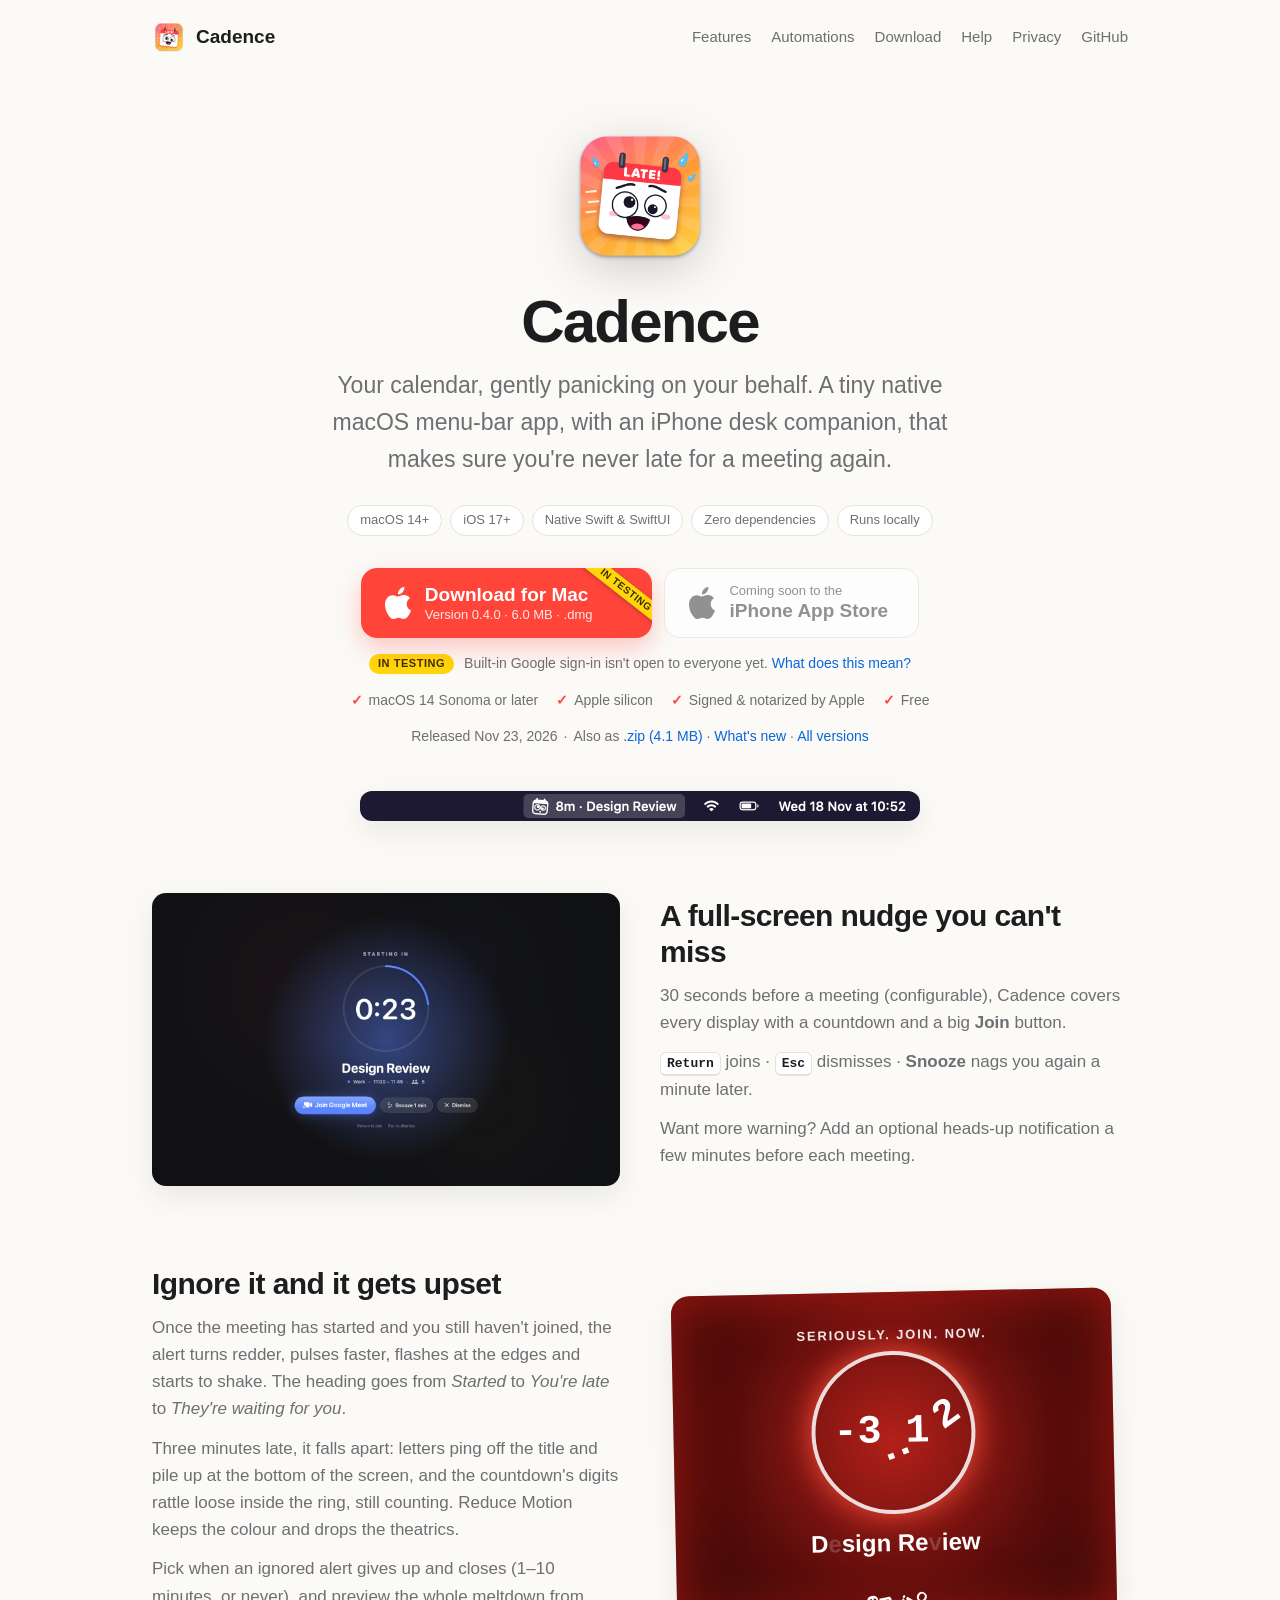
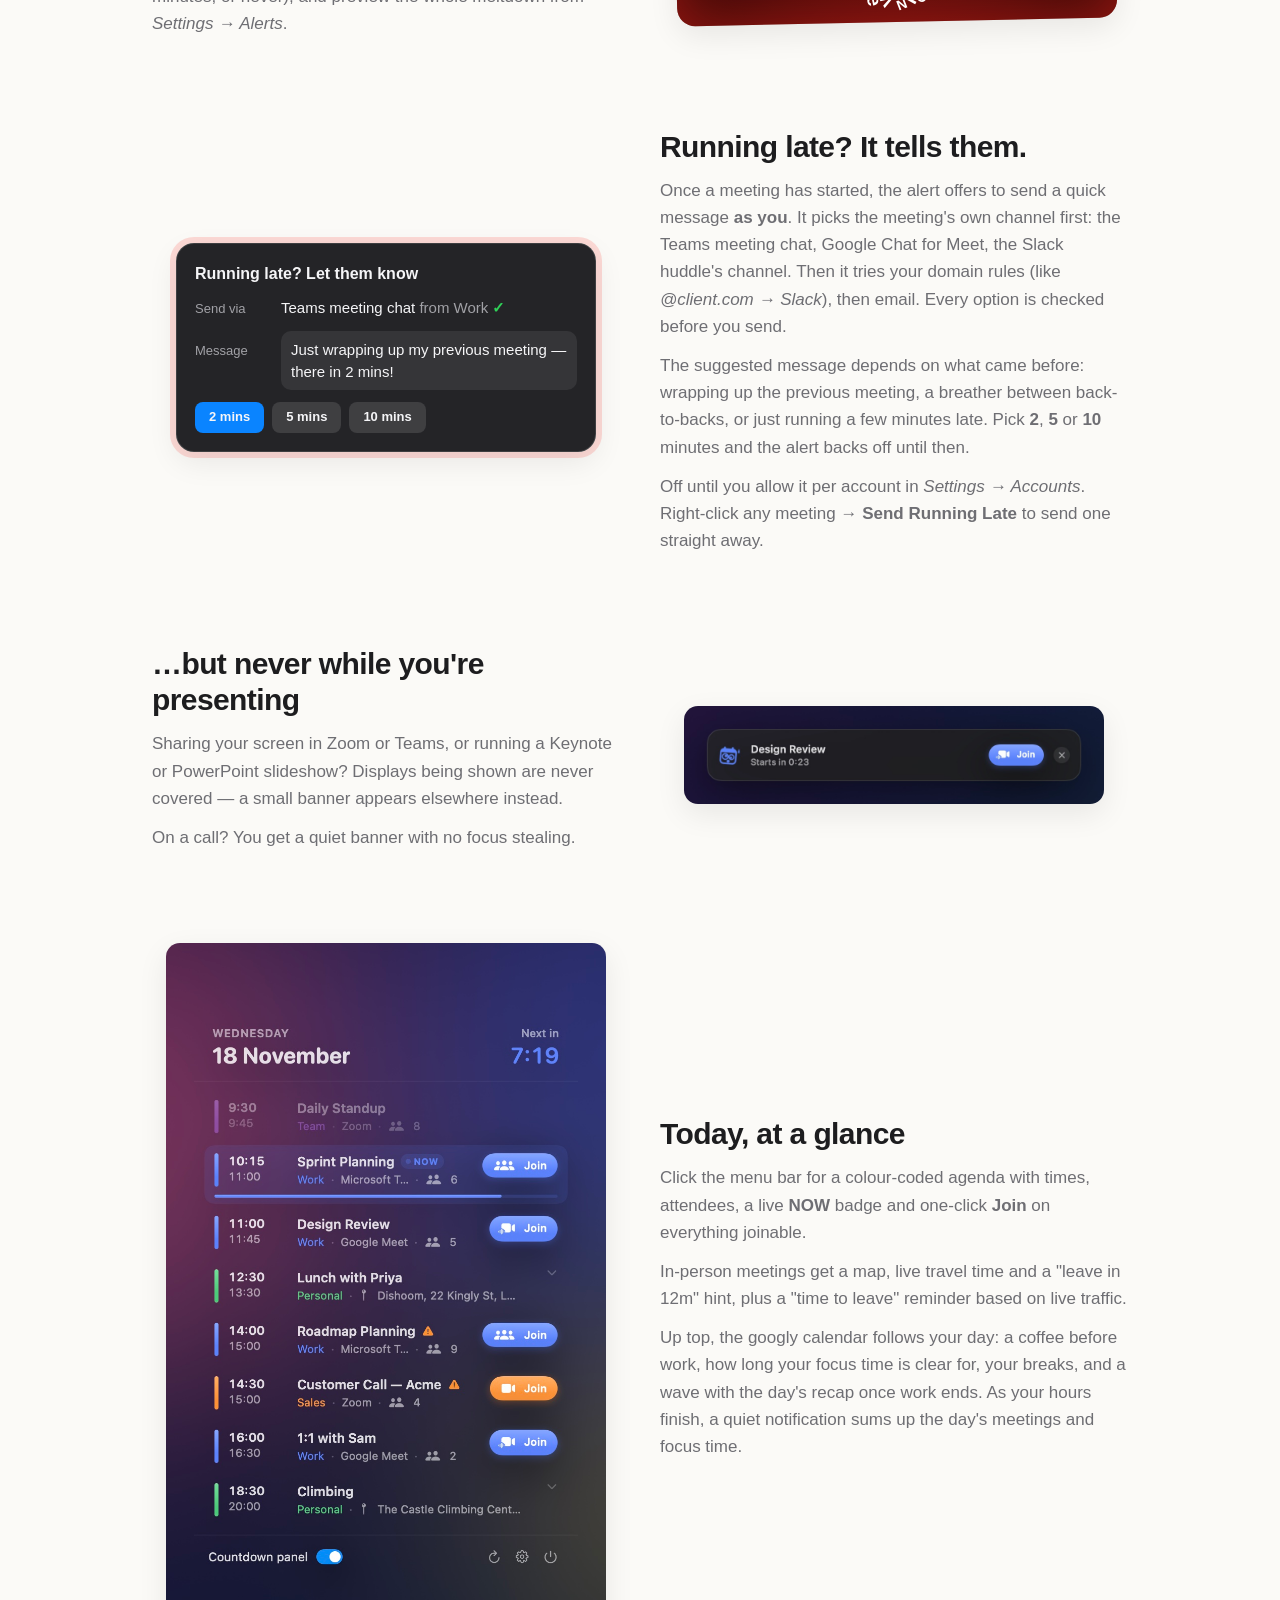
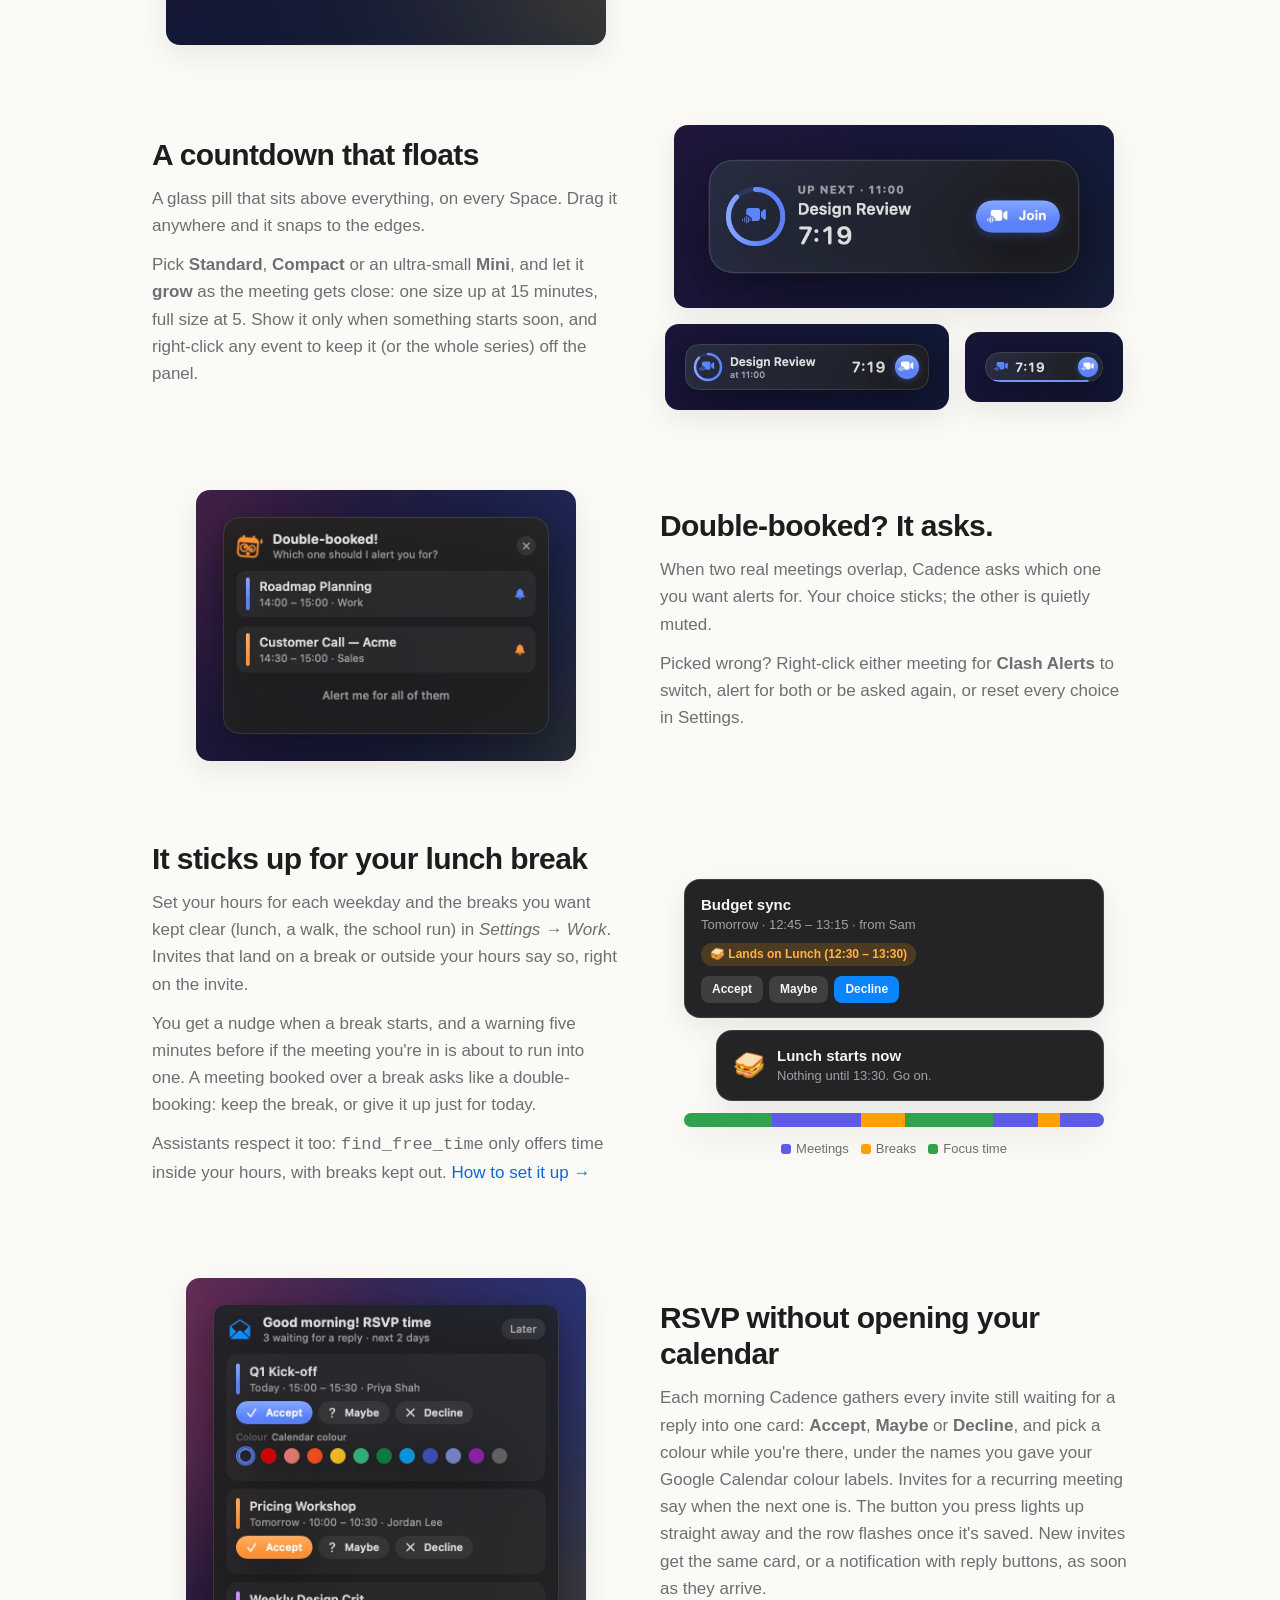
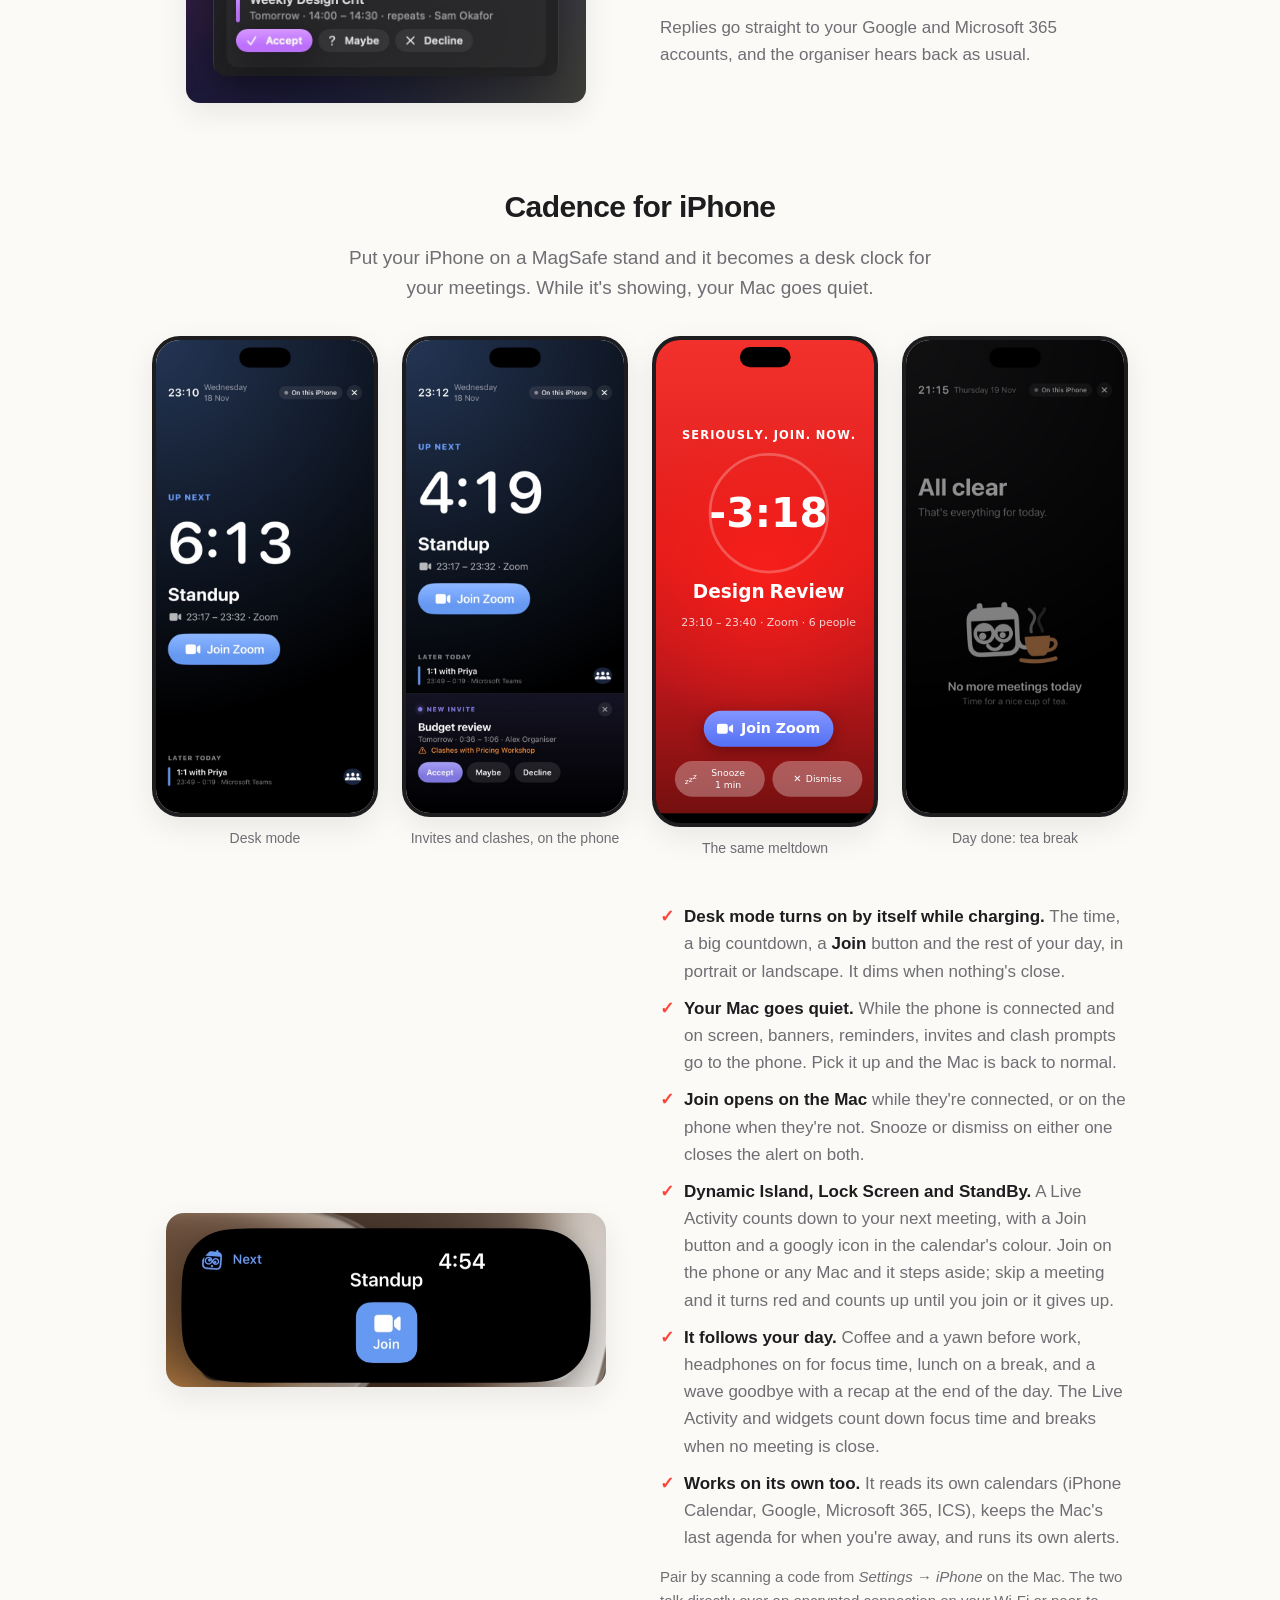
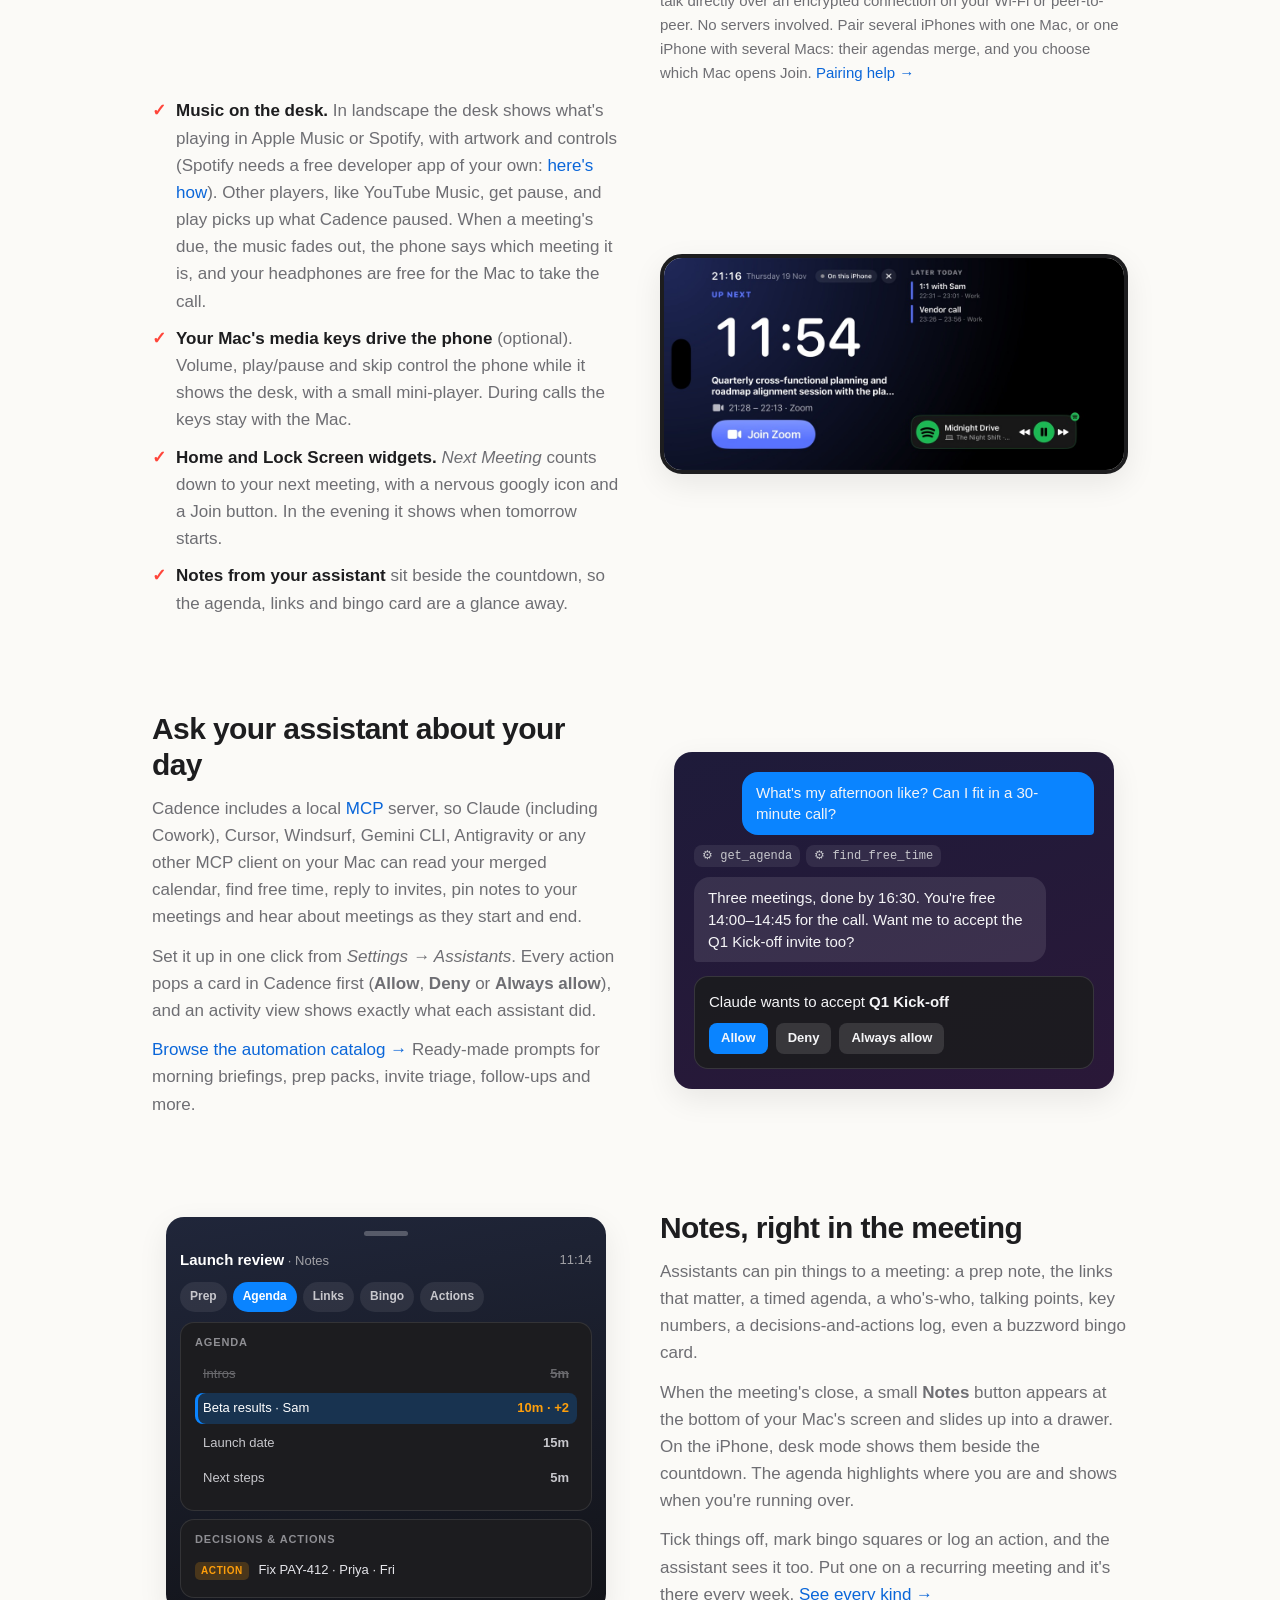
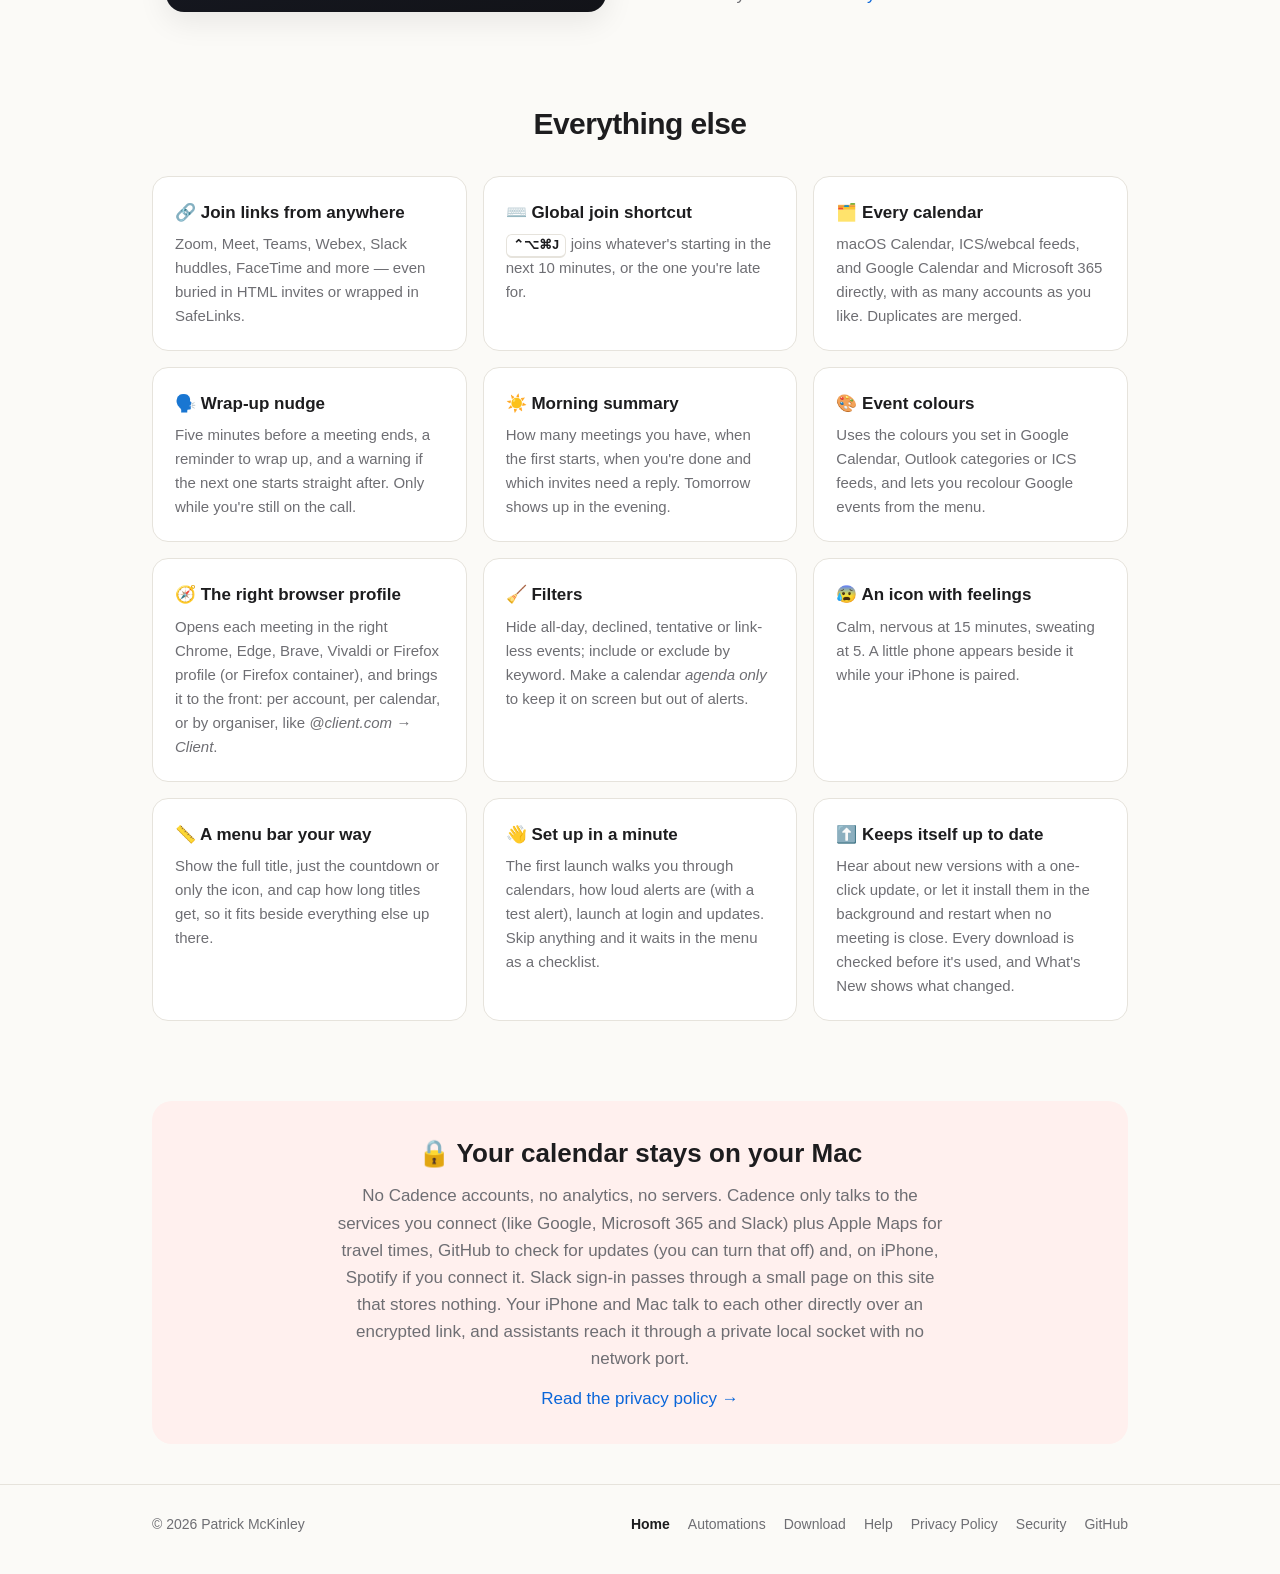
==== commit b0dd1ef8: "Bust cached releases.js and release data after the per-build notes Browsers kept the old releases.js" ====
--- a/index.html
+++ b/index.html
@@ -340,7 +340,7 @@
       <span class="copyright">© 2026 Patrick McKinley</span>
     </div>
   </footer>
-  <script src="releases.js?v=2" defer></script>
+  <script src="releases.js?v=3" defer></script>
   <script src="meltdown.js?v=2" defer></script>
 </body>
 </html>
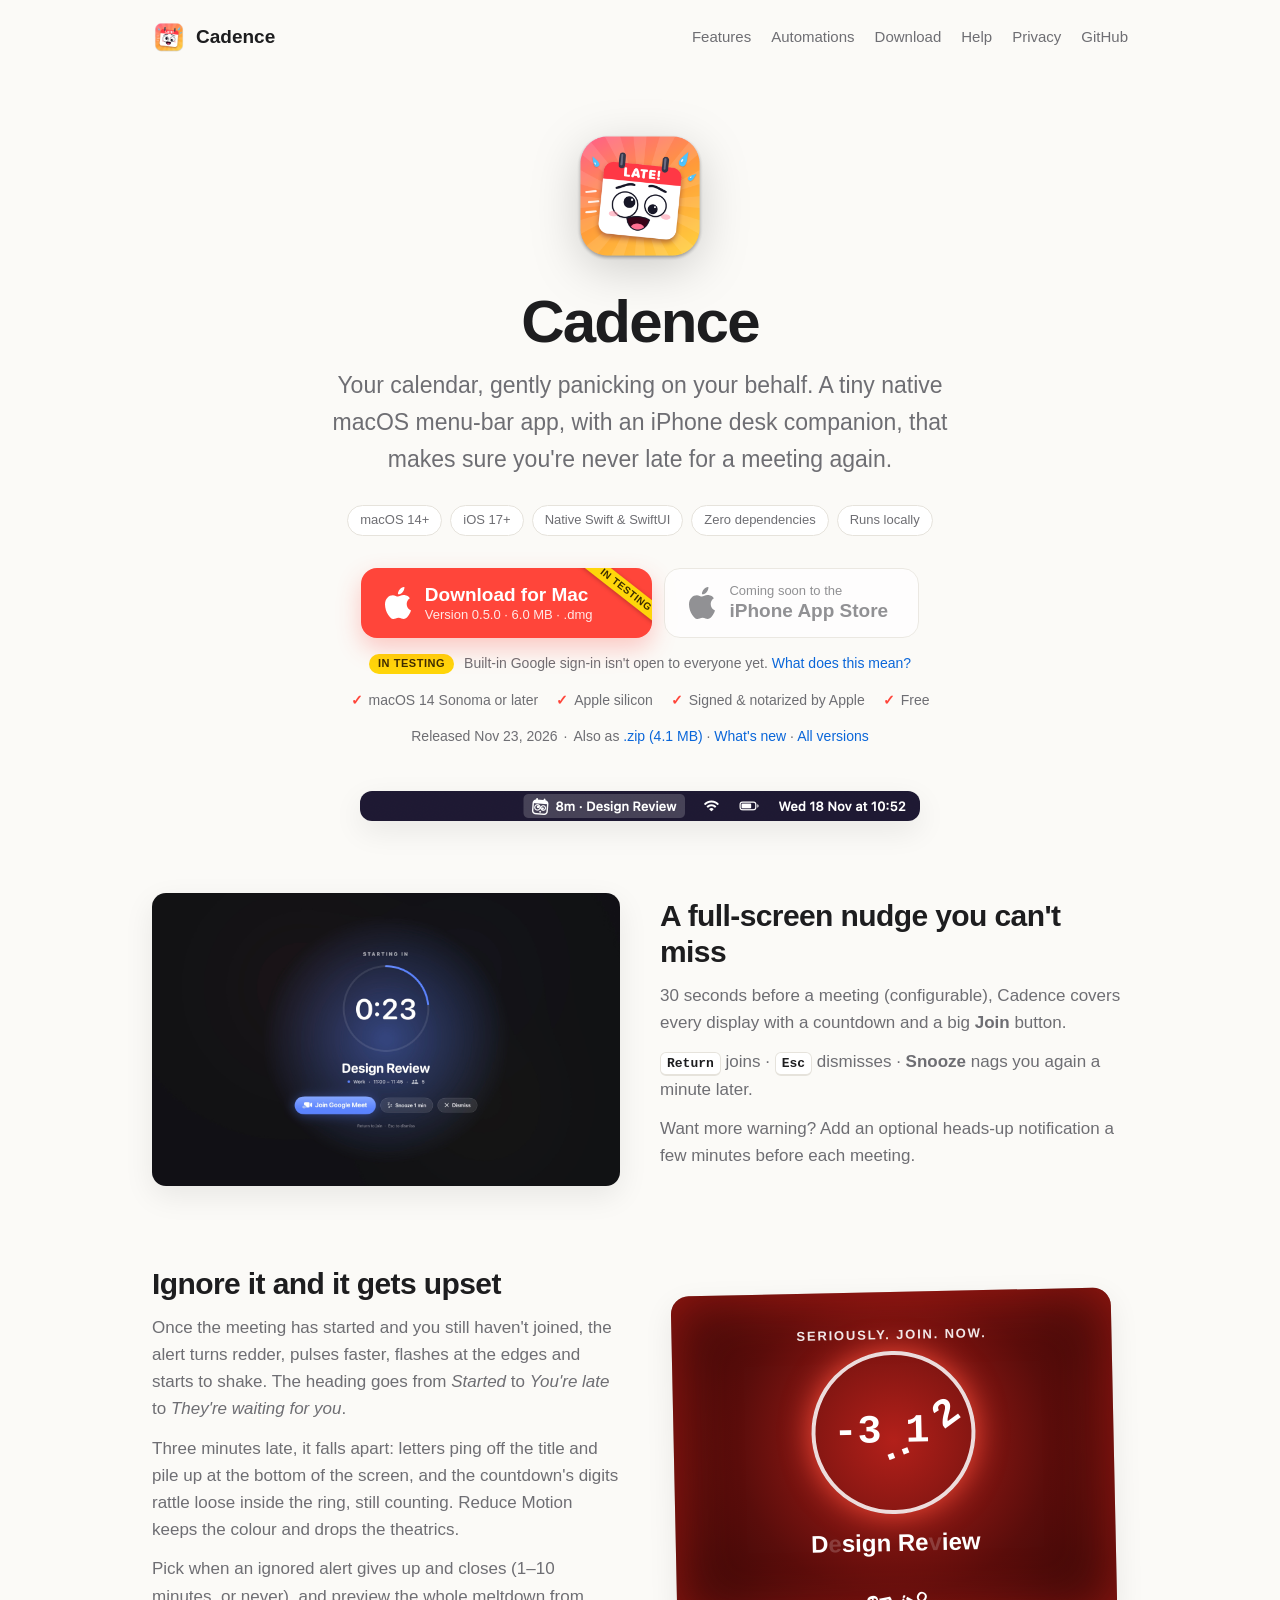
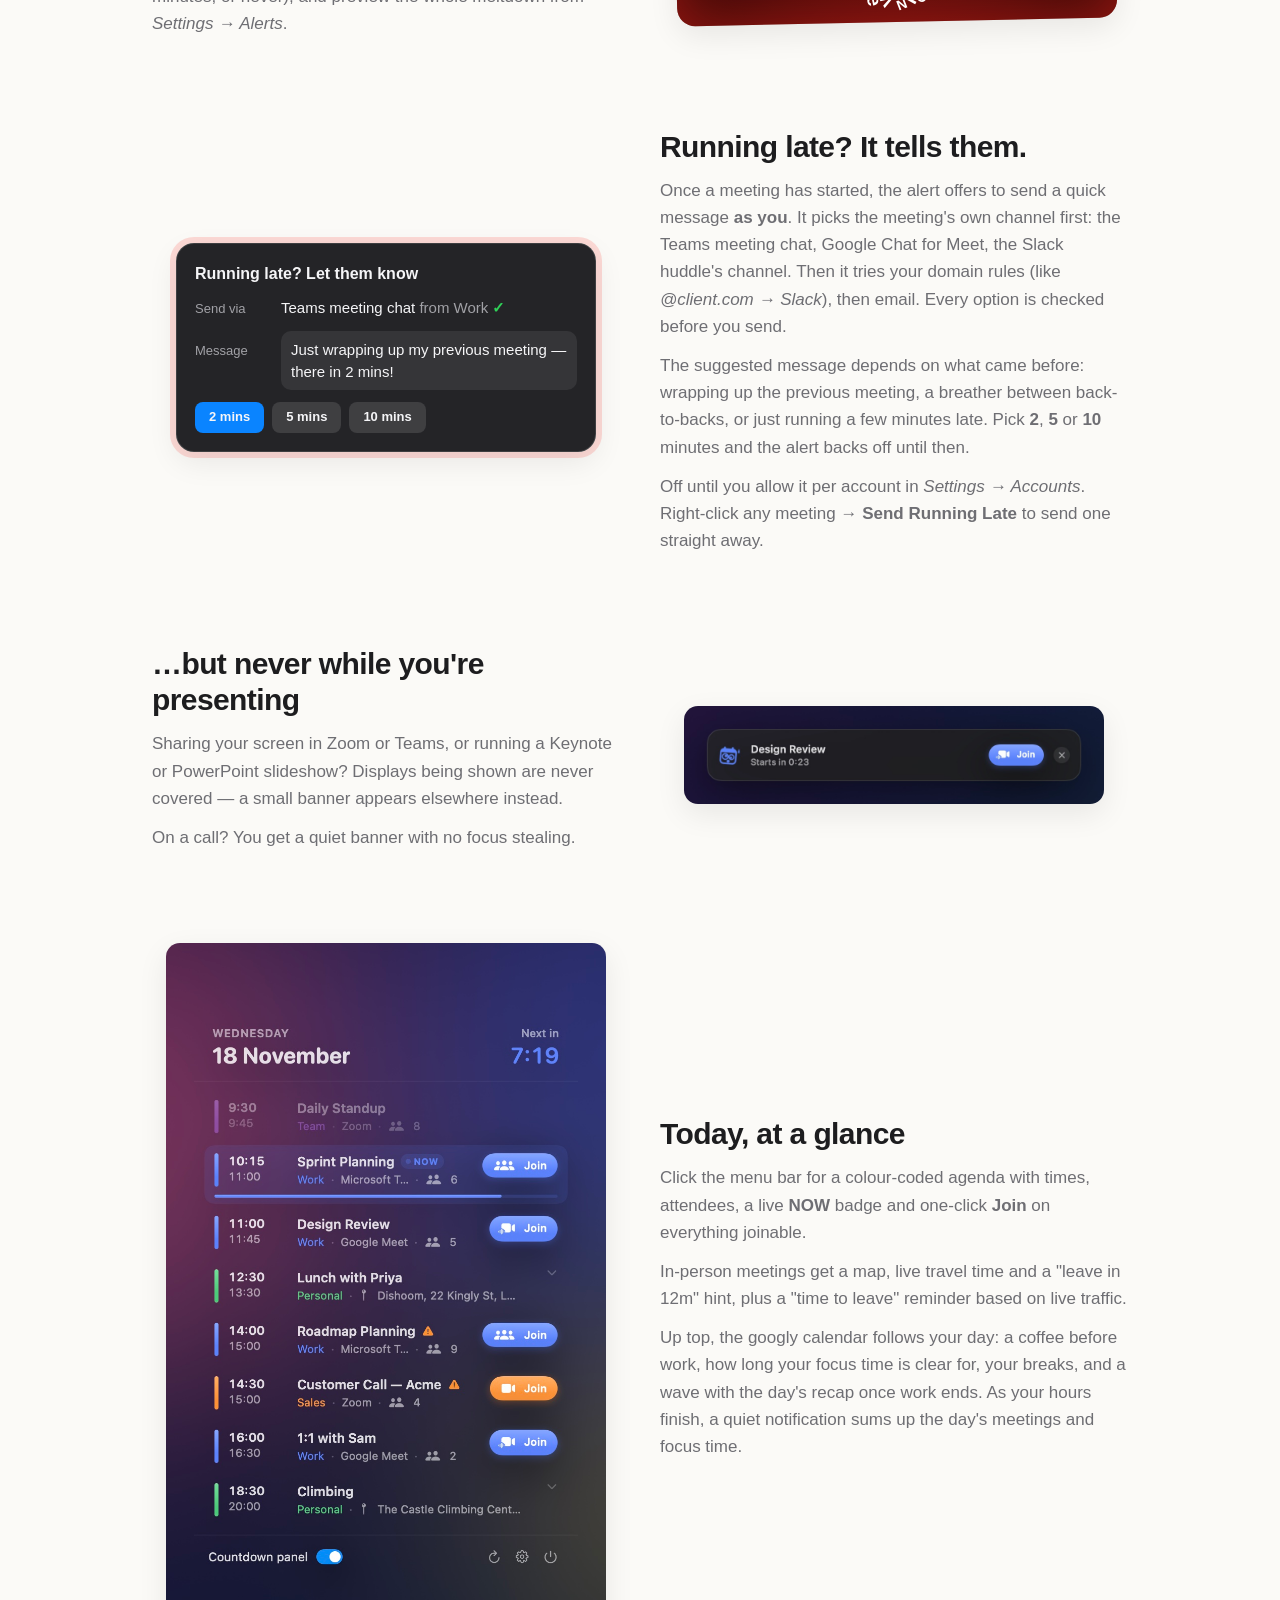
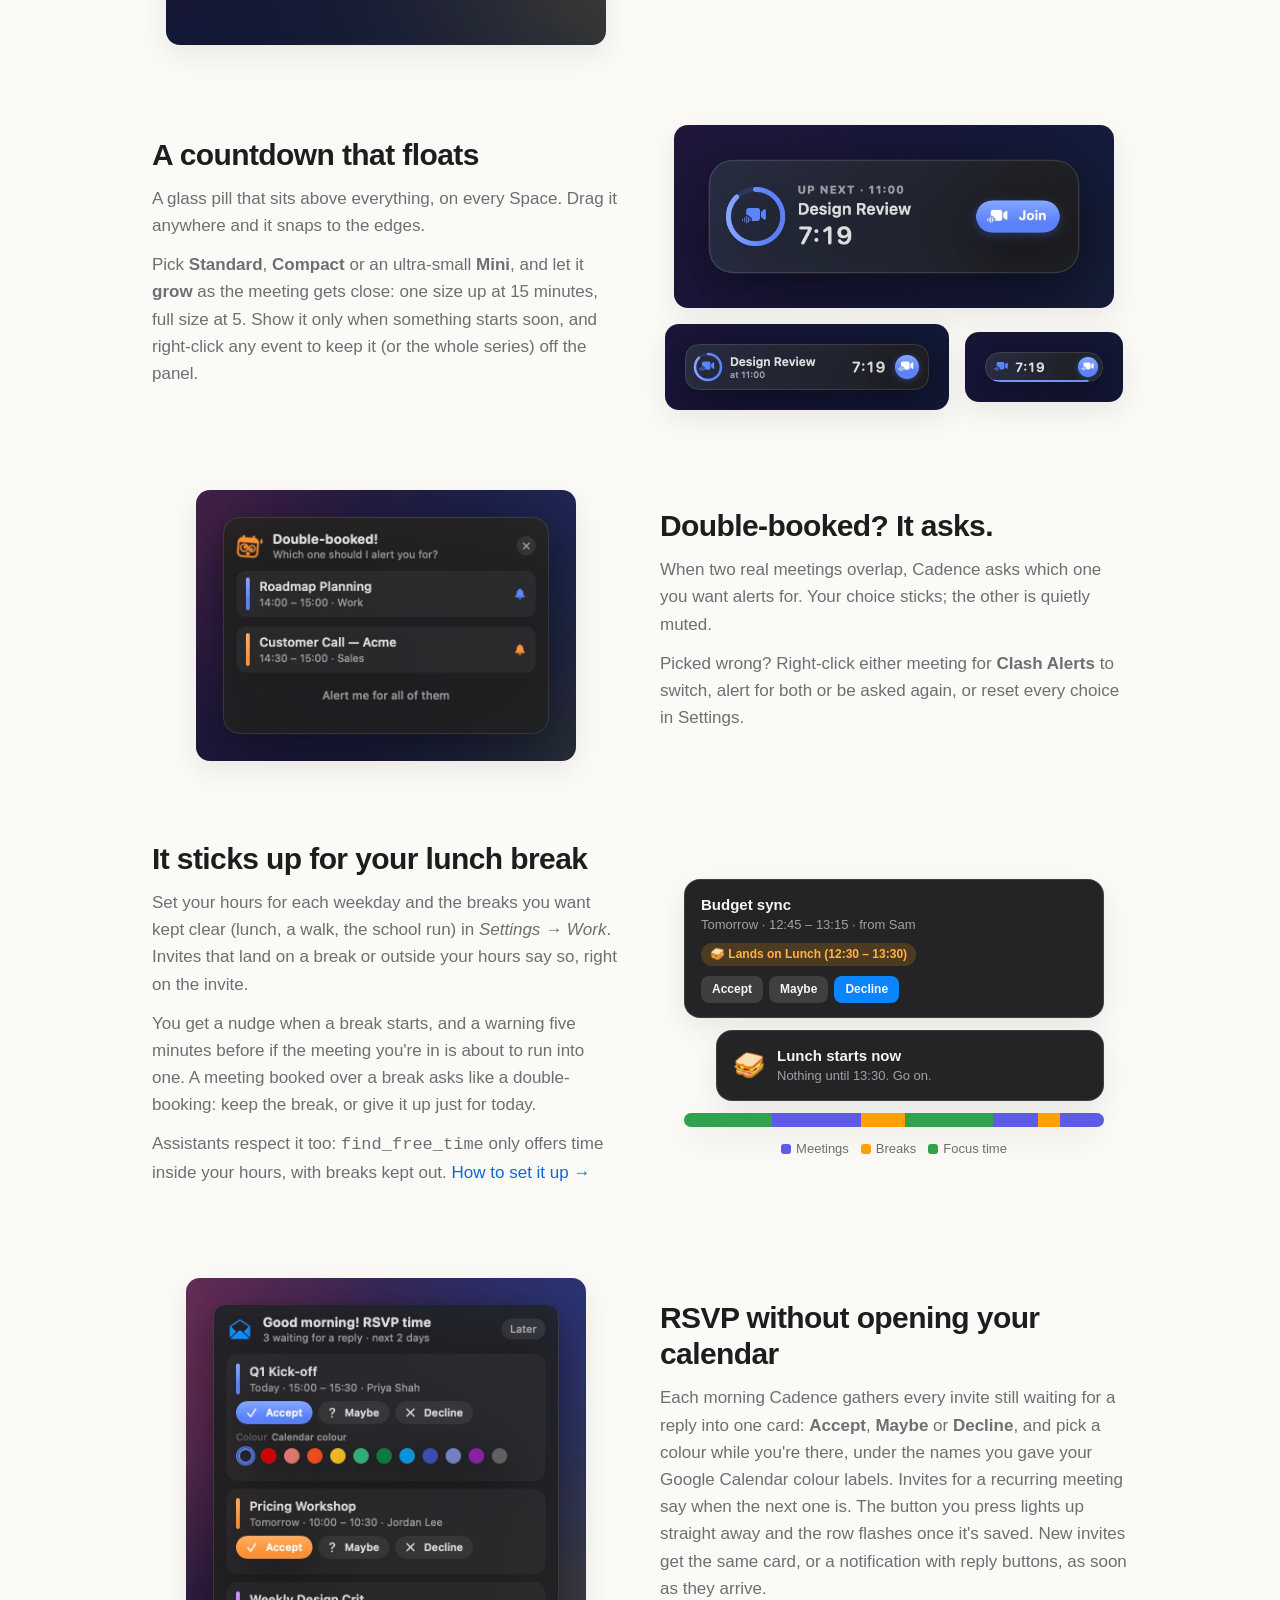
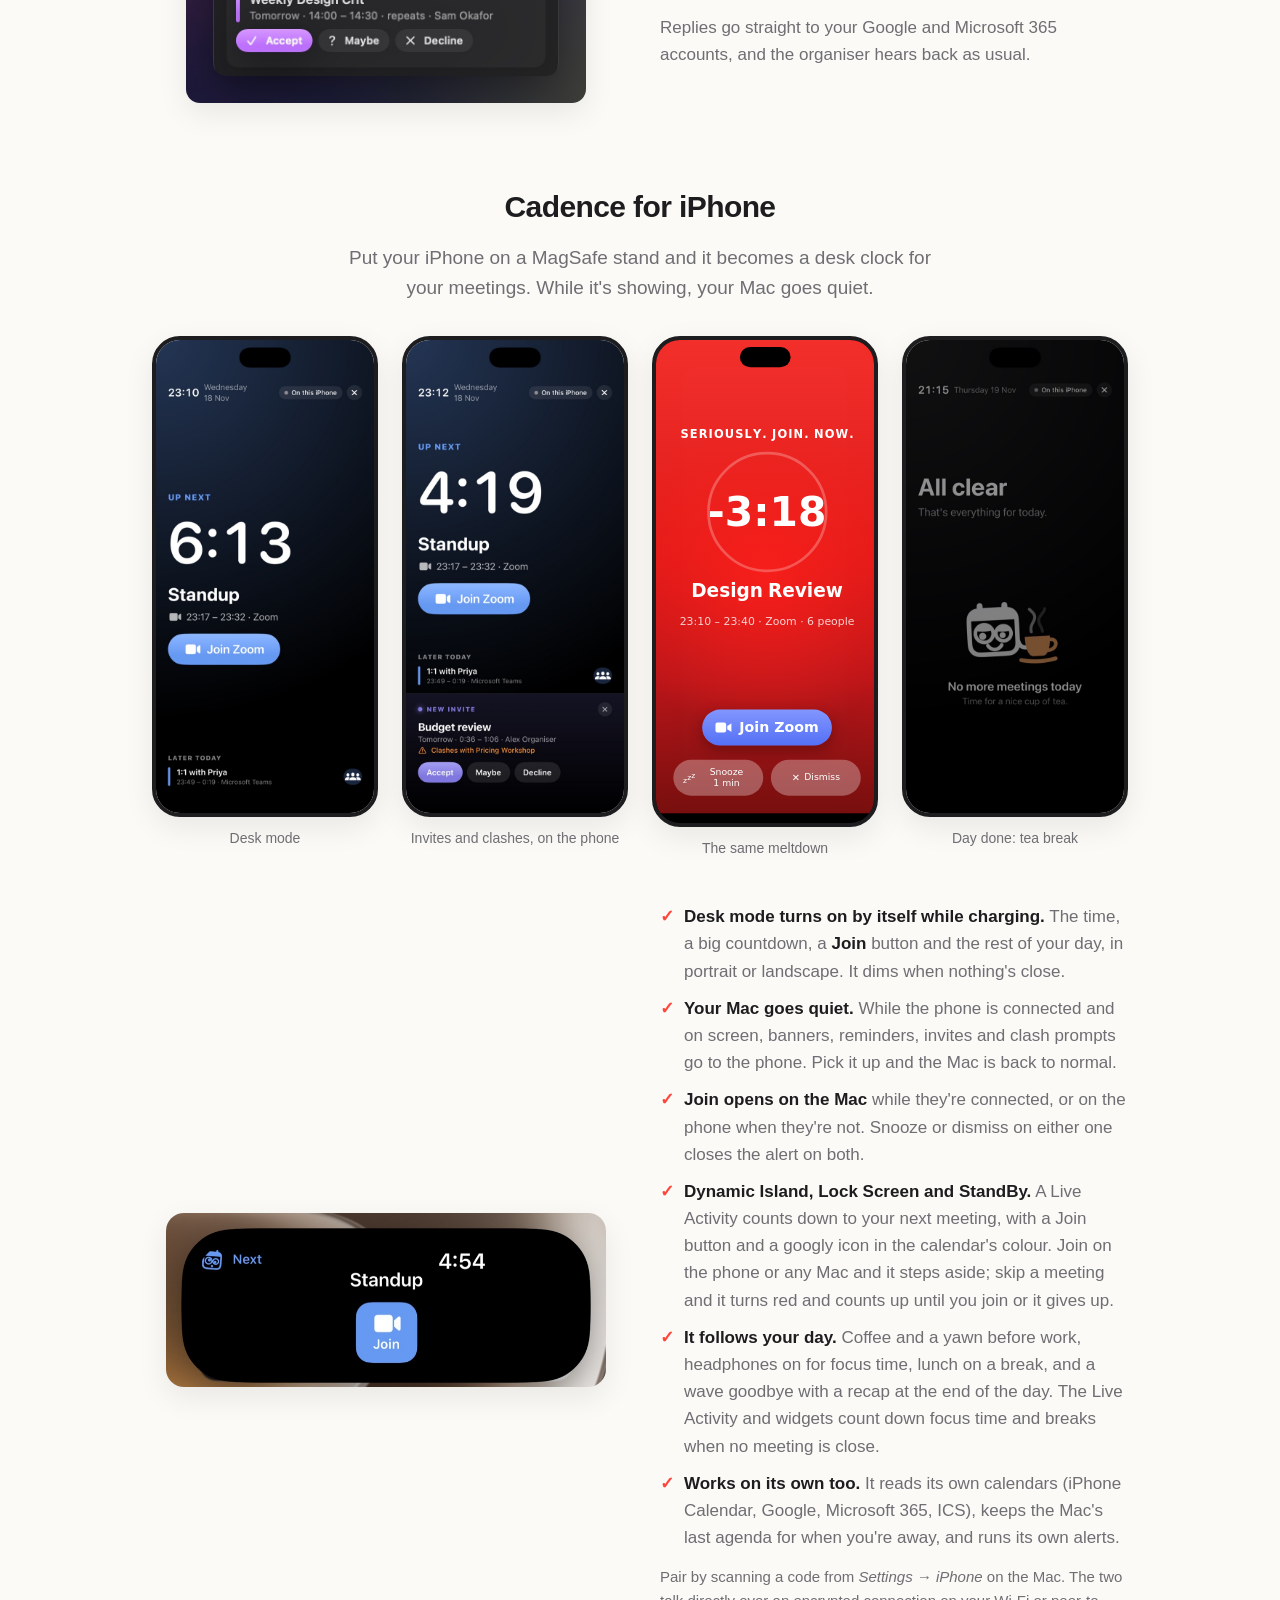
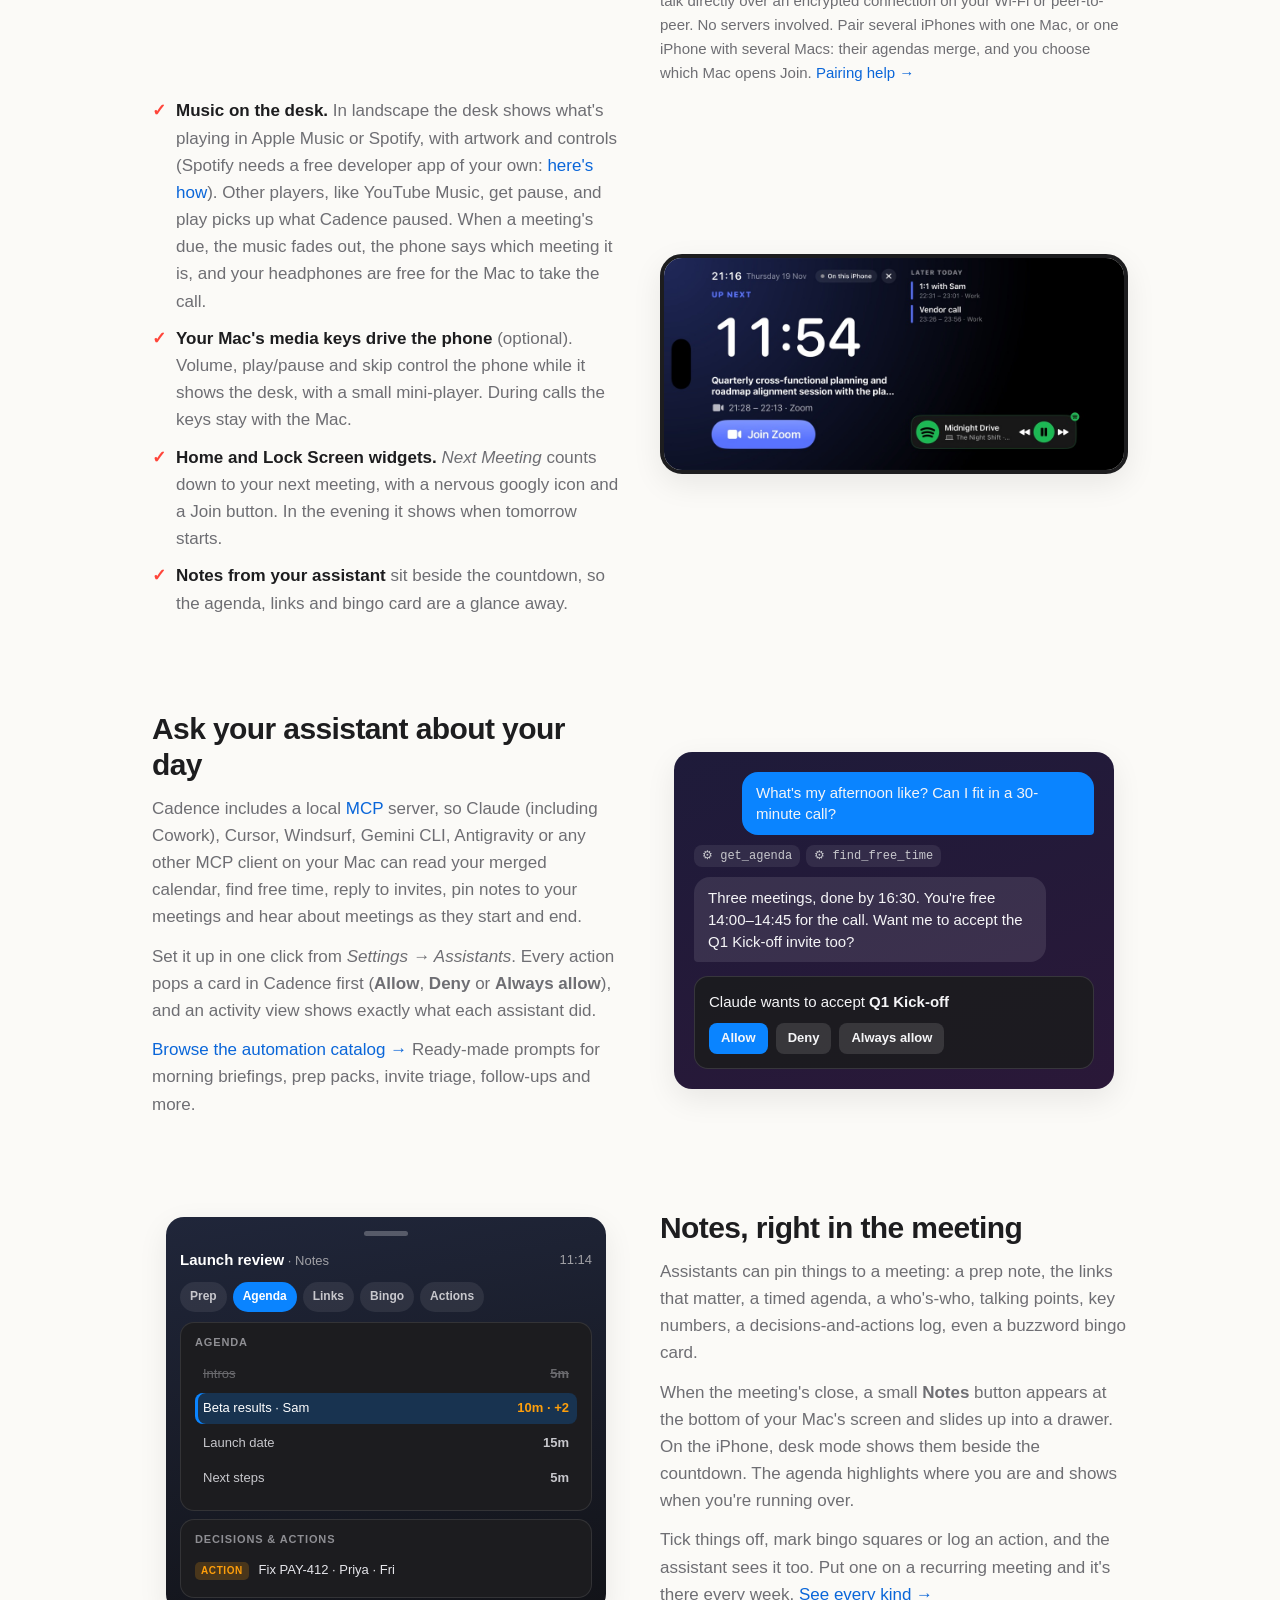
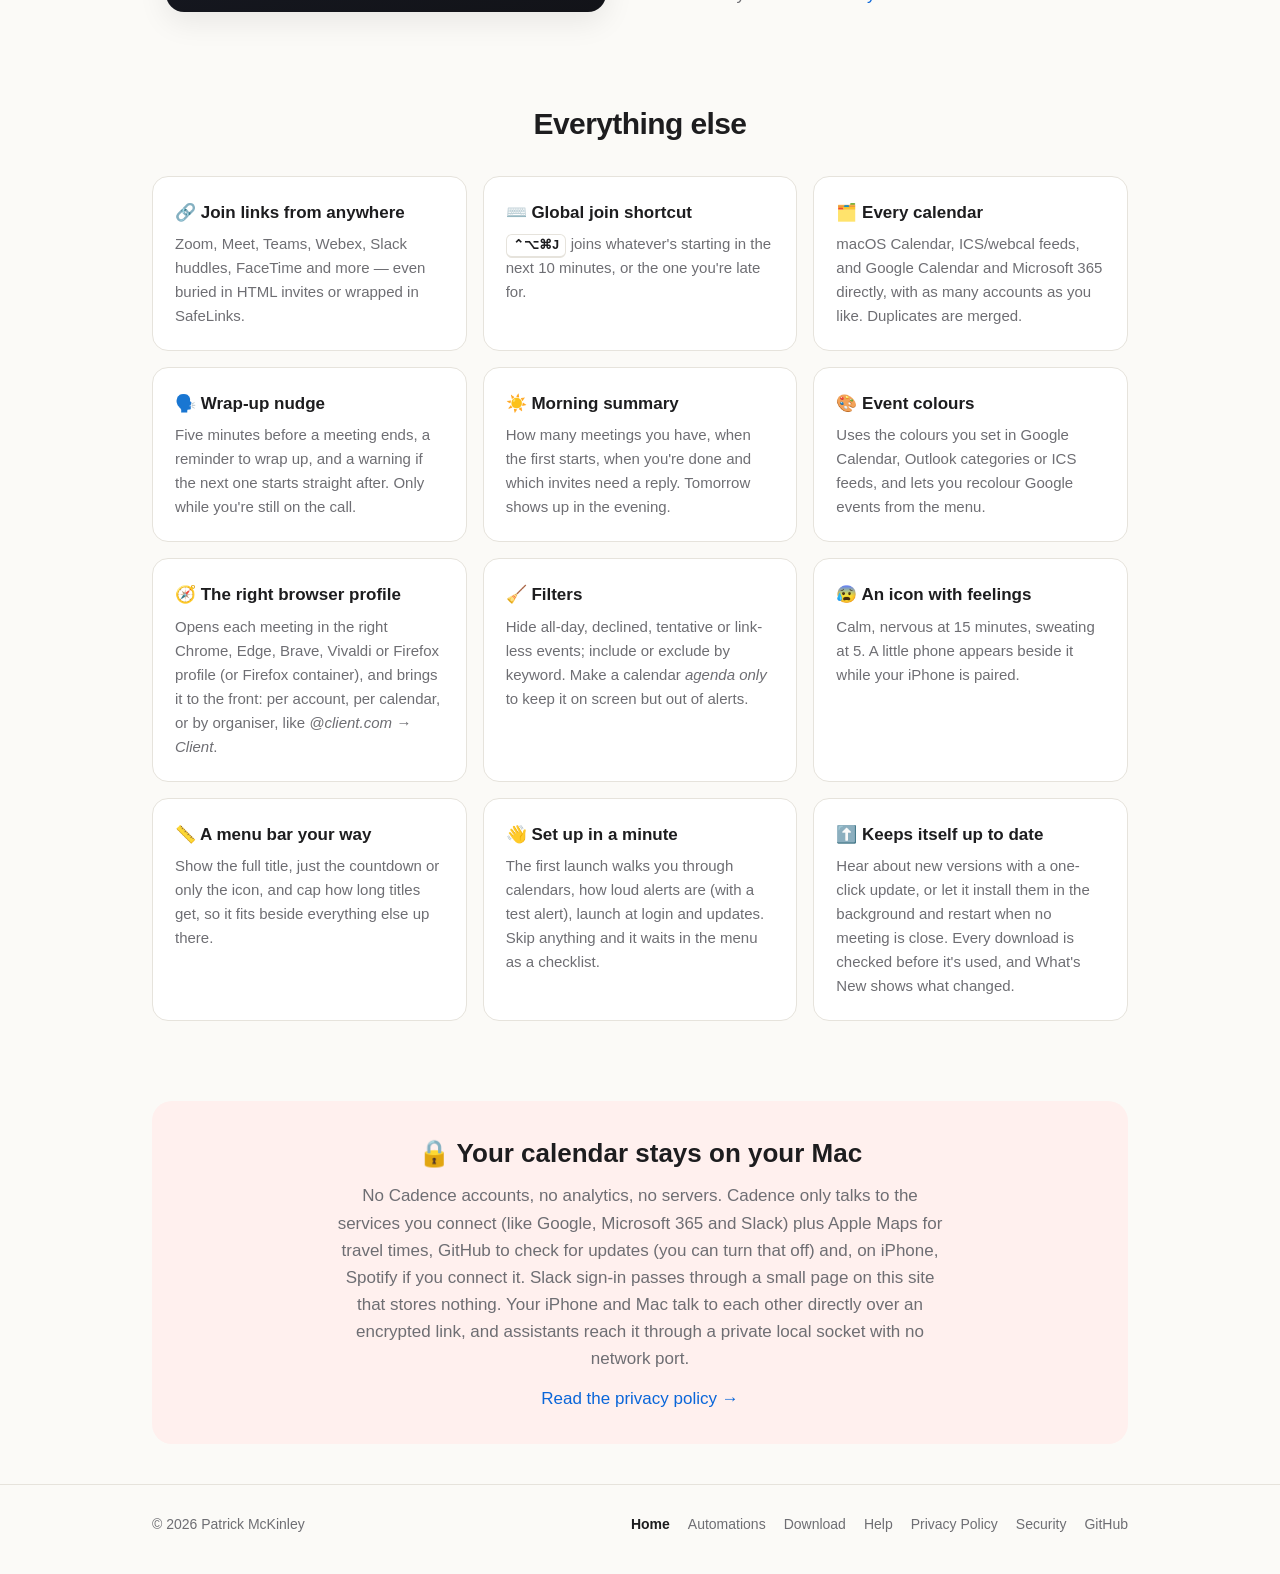
==== commit 9179e443: "Update downloads for v0.5.0" ====
--- a/index.html
+++ b/index.html
@@ -55,9 +55,9 @@
       </div>
       <div class="download-card" data-download-card>
         <div class="download-buttons">
-        <a class="download-btn" data-dl-primary href="https://github.com/lilmuckers/calendar-cadence/releases/download/v0.4.0/Cadence-0.4.0.dmg">
+        <a class="download-btn" data-dl-primary href="https://github.com/lilmuckers/calendar-cadence/releases/download/v0.5.0/Cadence-0.5.0.dmg">
           <svg class="apple" viewBox="0 0 814 1000" aria-hidden="true"><path fill="currentColor" d="M788 341c-6 4-108 62-108 190 0 149 131 202 135 203-1 3-21 72-69 142-43 62-88 124-156 124s-86-40-165-40c-77 0-104 41-166 41s-106-57-156-127C45 791 0 666 0 547c0-191 124-292 246-292 65 0 119 43 160 43 39 0 100-45 174-45 28 0 129 2 196 97zM555 157c31-37 53-88 53-139 0-7-1-14-2-20-50 2-110 34-146 76-28 32-55 83-55 135 0 8 1 16 2 18 3 1 9 2 14 2 45 0 102-30 134-72z"/></svg>
-          <span class="download-label"><strong>Download for Mac</strong><small><span data-dl-version>Version 0.4.0</span> · <span data-dl-size>6.0 MB · .dmg</span></small></span>
+          <span class="download-label"><strong>Download for Mac</strong><small><span data-dl-version>Version 0.5.0</span> · <span data-dl-size>6.0 MB · .dmg</span></small></span>
           <span class="sash" aria-hidden="true">In testing</span>
         </a>
         <span class="download-btn soon" role="img" aria-label="Coming soon to the iPhone App Store">
@@ -72,7 +72,7 @@
           <li>Signed &amp; notarized by Apple</li>
           <li>Free</li>
         </ul>
-        <p class="download-more"><span data-dl-date>Released 23 Nov 2026</span><span class="sep" aria-hidden="true"></span>Also as <a data-dl-zip href="https://github.com/lilmuckers/calendar-cadence/releases/download/v0.4.0/Cadence-0.4.0.zip">.zip (4.1 MB)</a> · <a data-dl-notes href="https://github.com/lilmuckers/calendar-cadence/releases/tag/v0.4.0">What's new</a> · <a href="downloads.html">All versions</a></p>
+        <p class="download-more"><span data-dl-date>Released 23 Nov 2026</span><span class="sep" aria-hidden="true"></span>Also as <a data-dl-zip href="https://github.com/lilmuckers/calendar-cadence/releases/download/v0.5.0/Cadence-0.5.0.zip">.zip (4.1 MB)</a> · <a data-dl-notes href="https://github.com/lilmuckers/calendar-cadence/releases/tag/v0.5.0">What's new</a> · <a href="downloads.html">All versions</a></p>
       </div>
       <img class="shot" src="assets/menubar.png" alt="Menu bar showing Cadence: 8m · Design Review">
     </div>
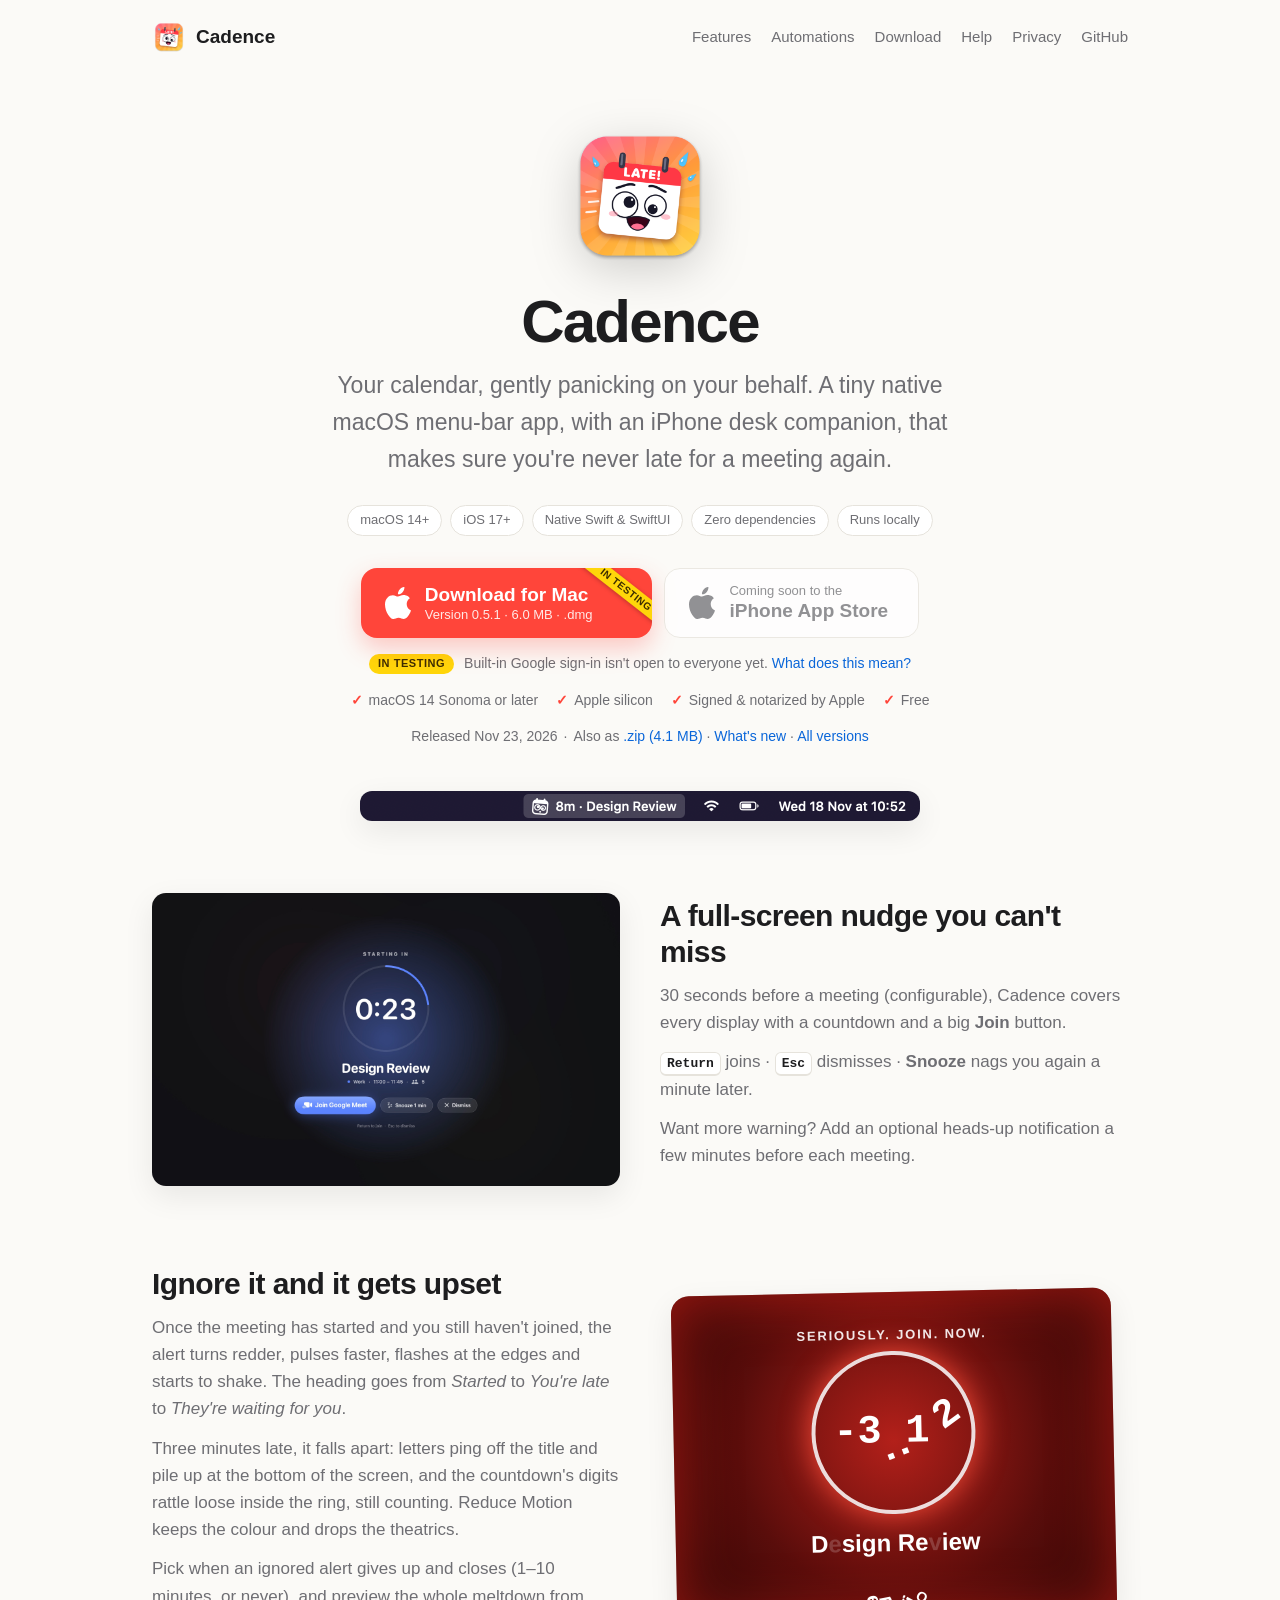
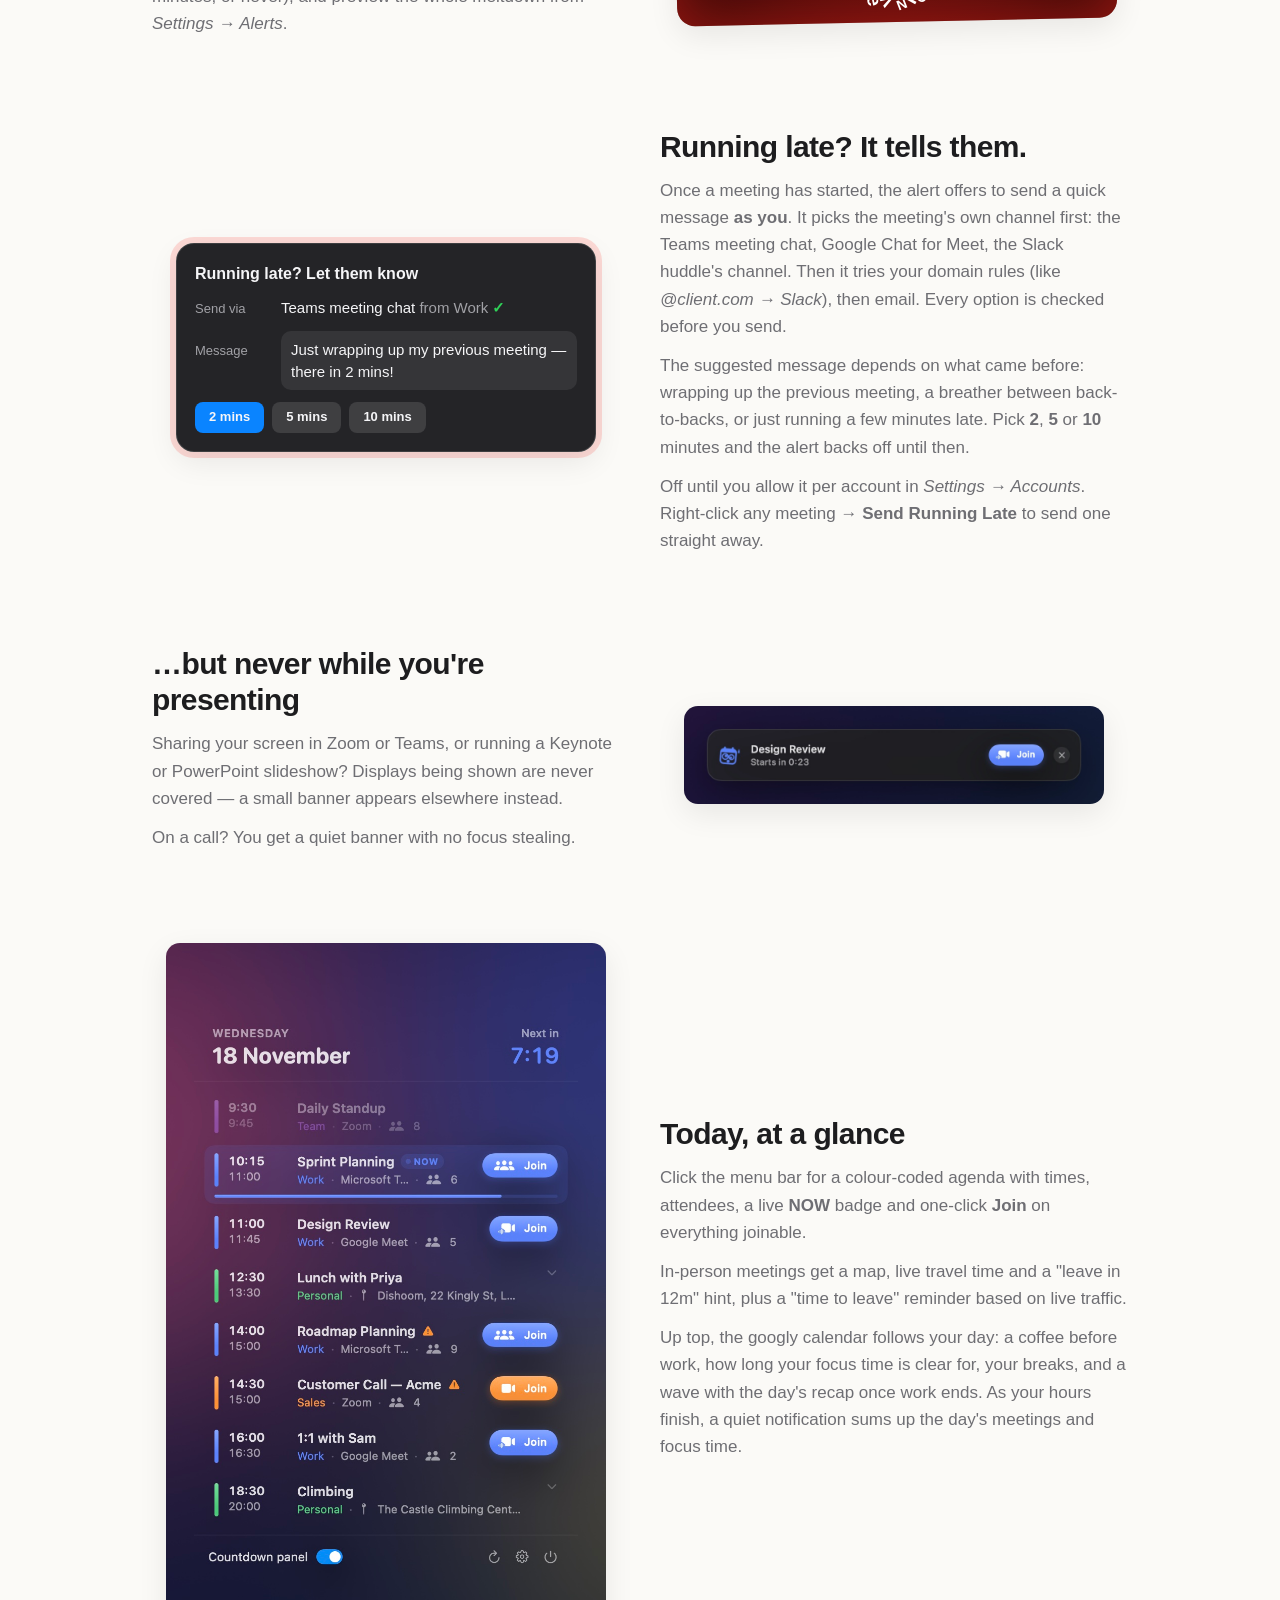
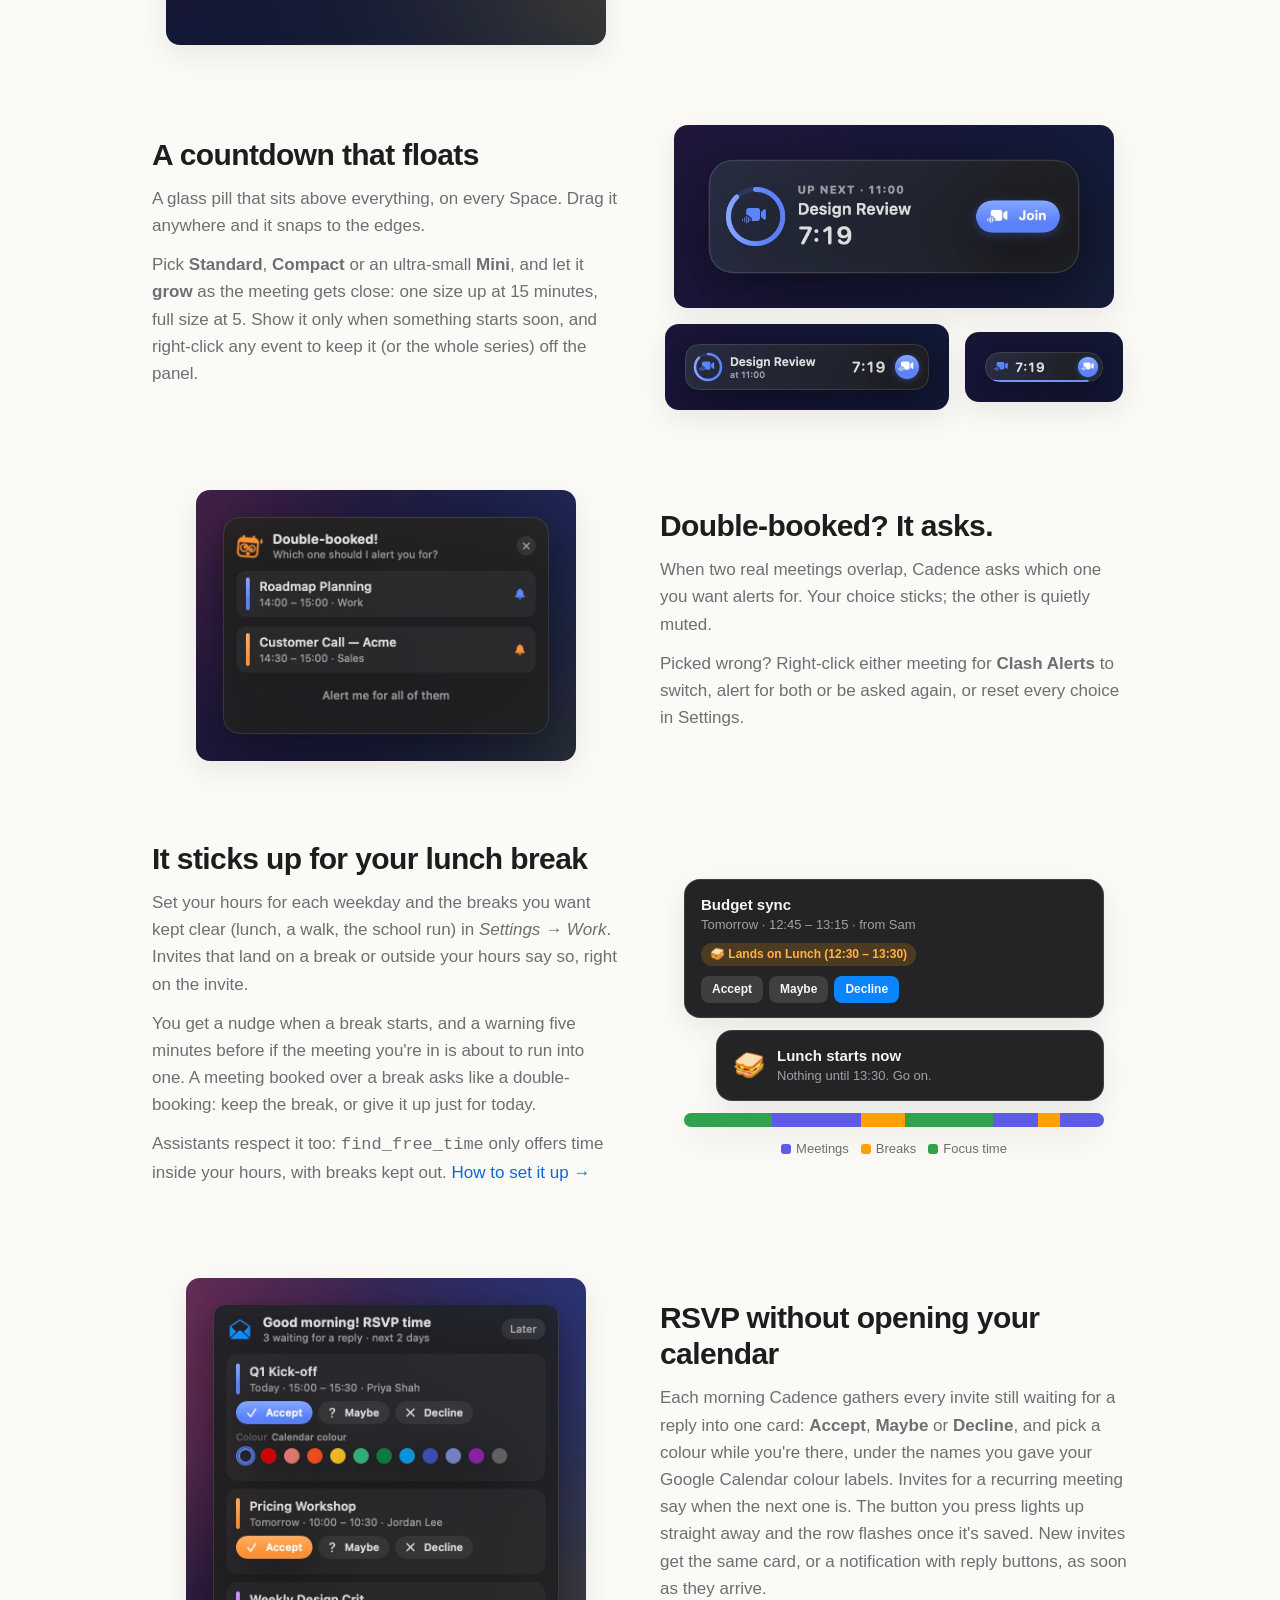
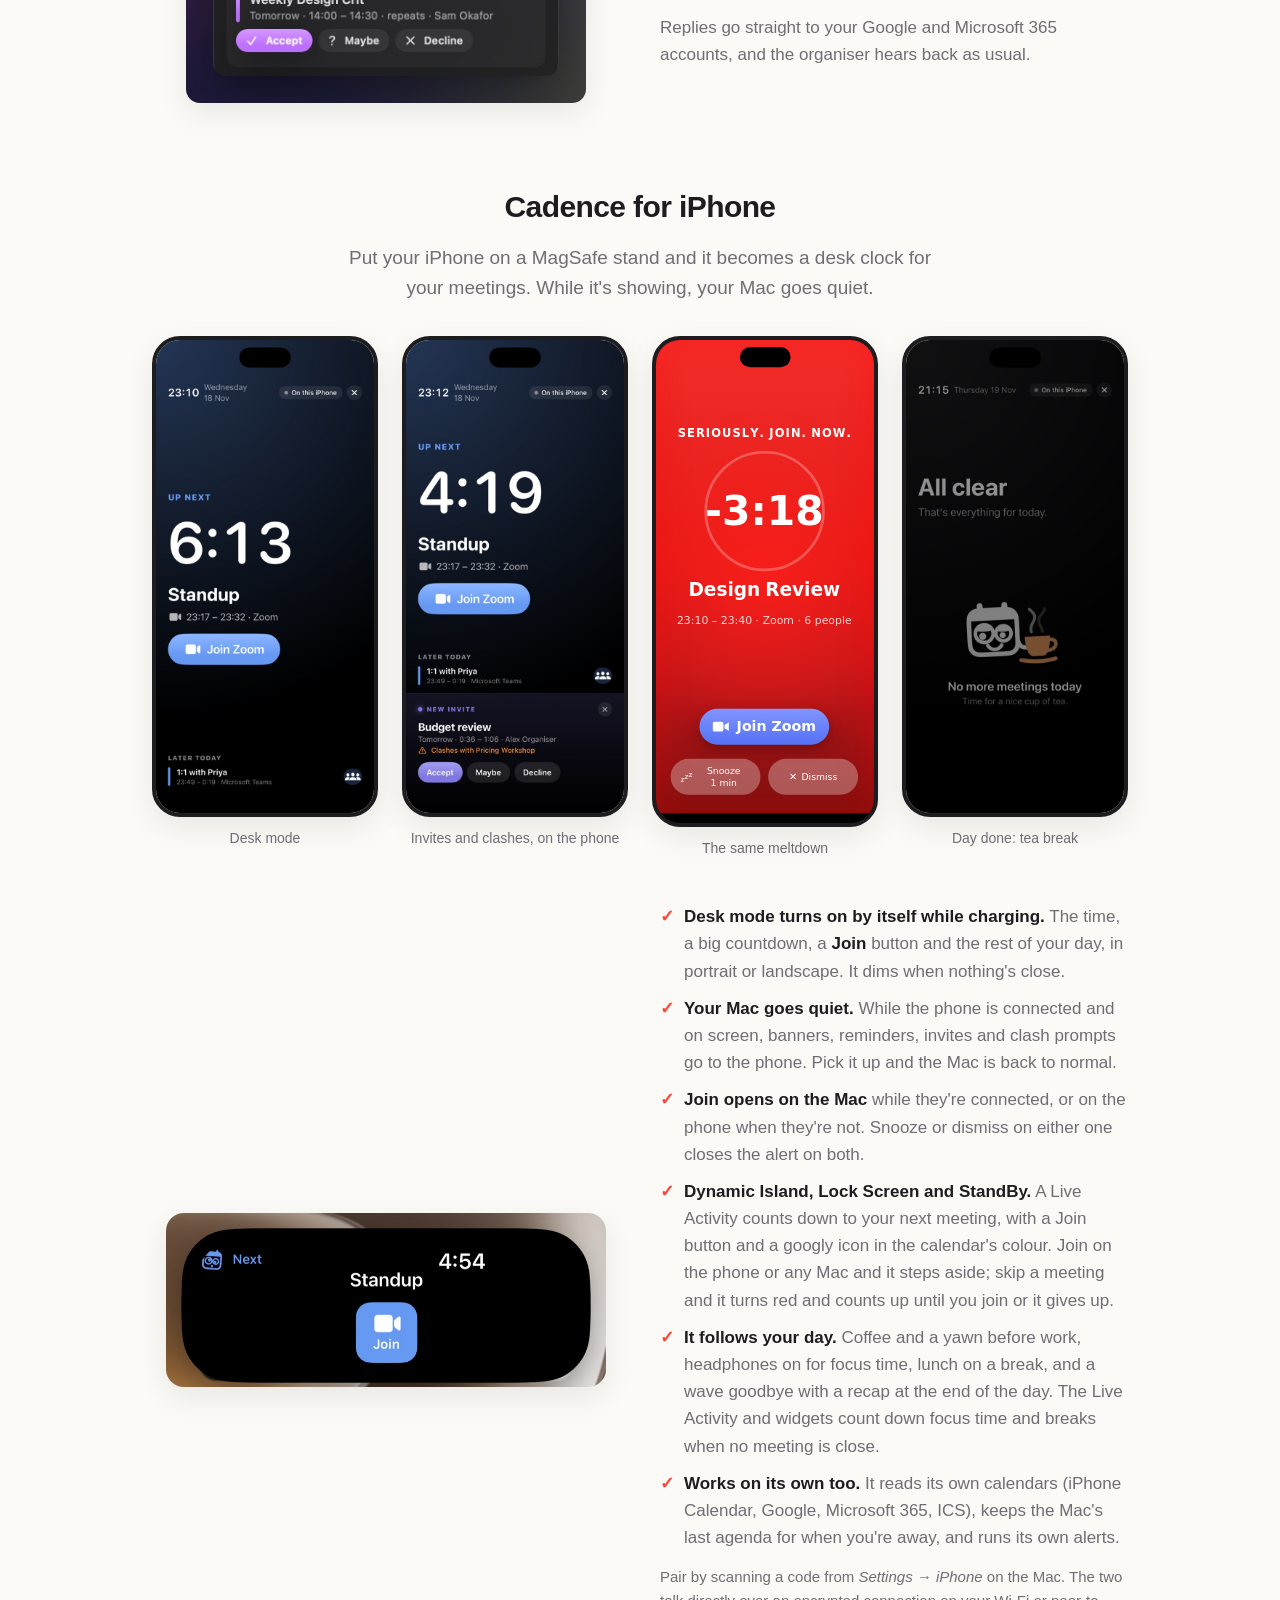
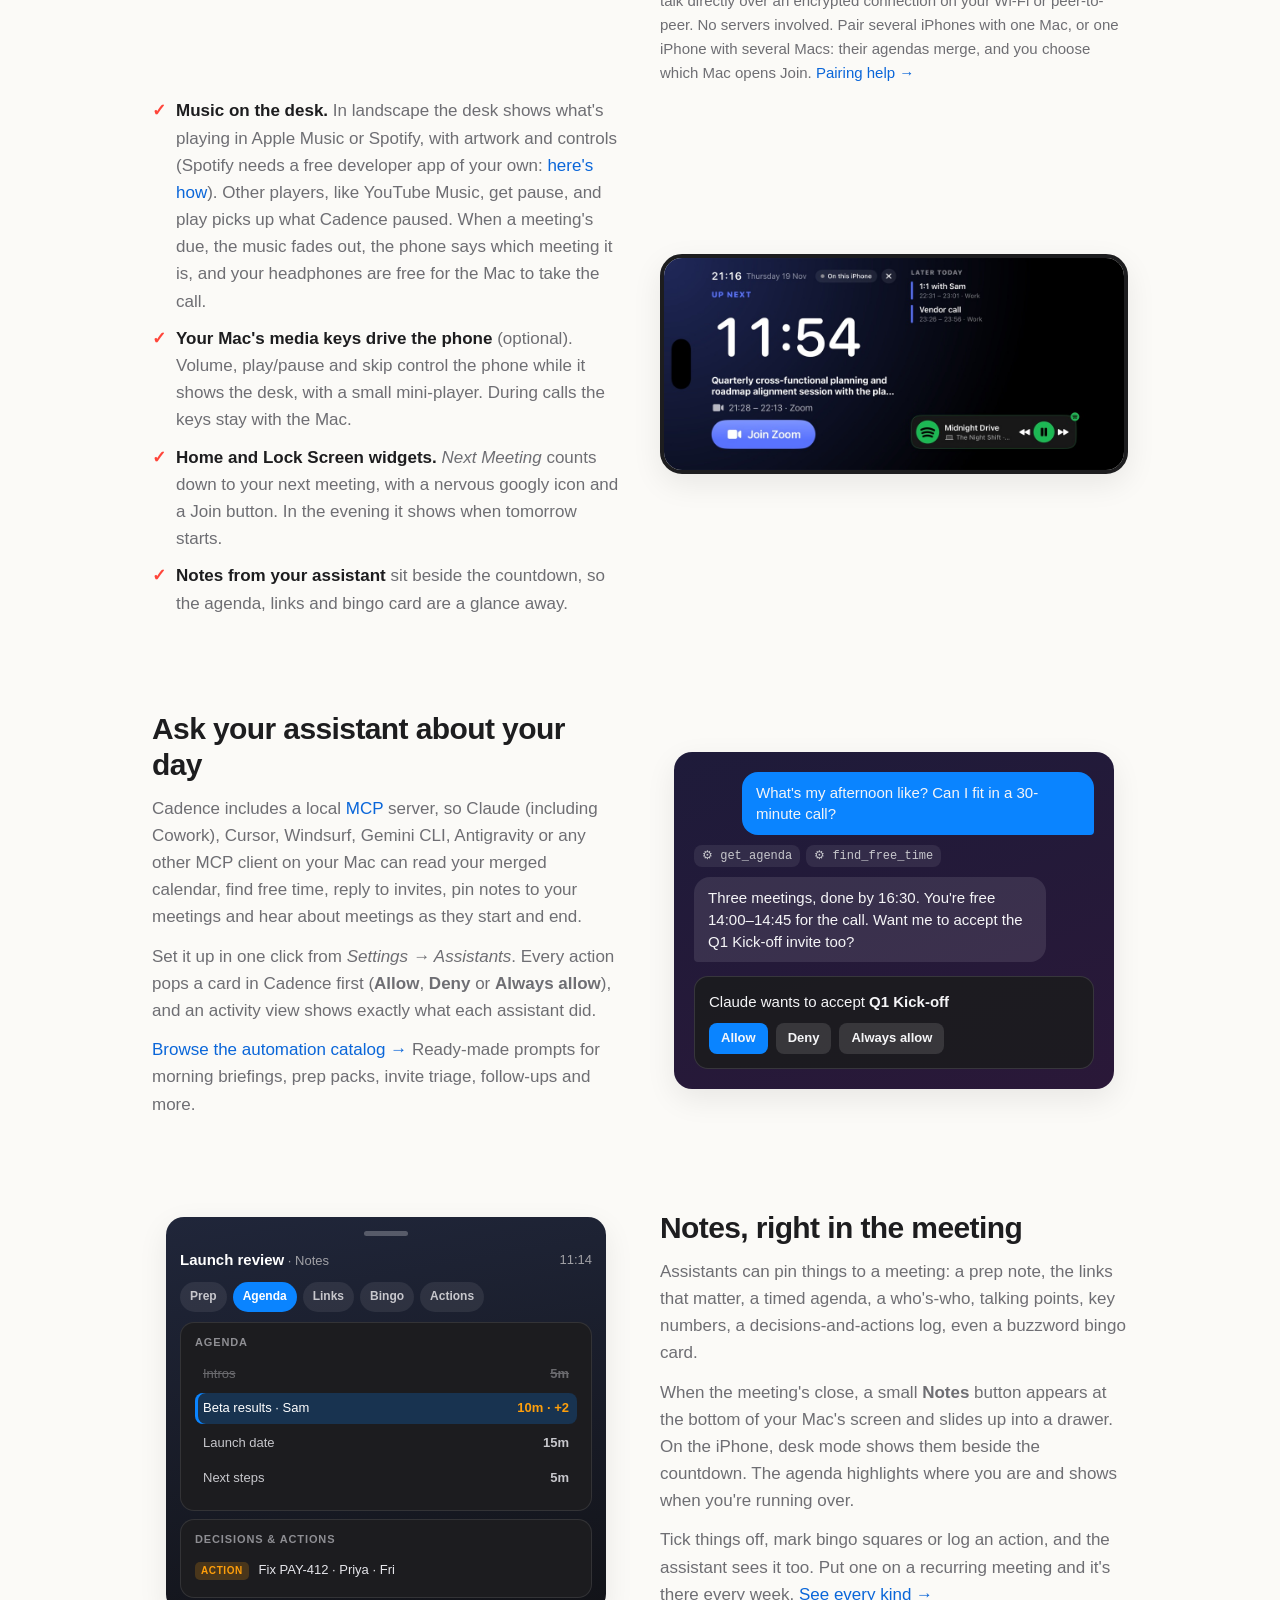
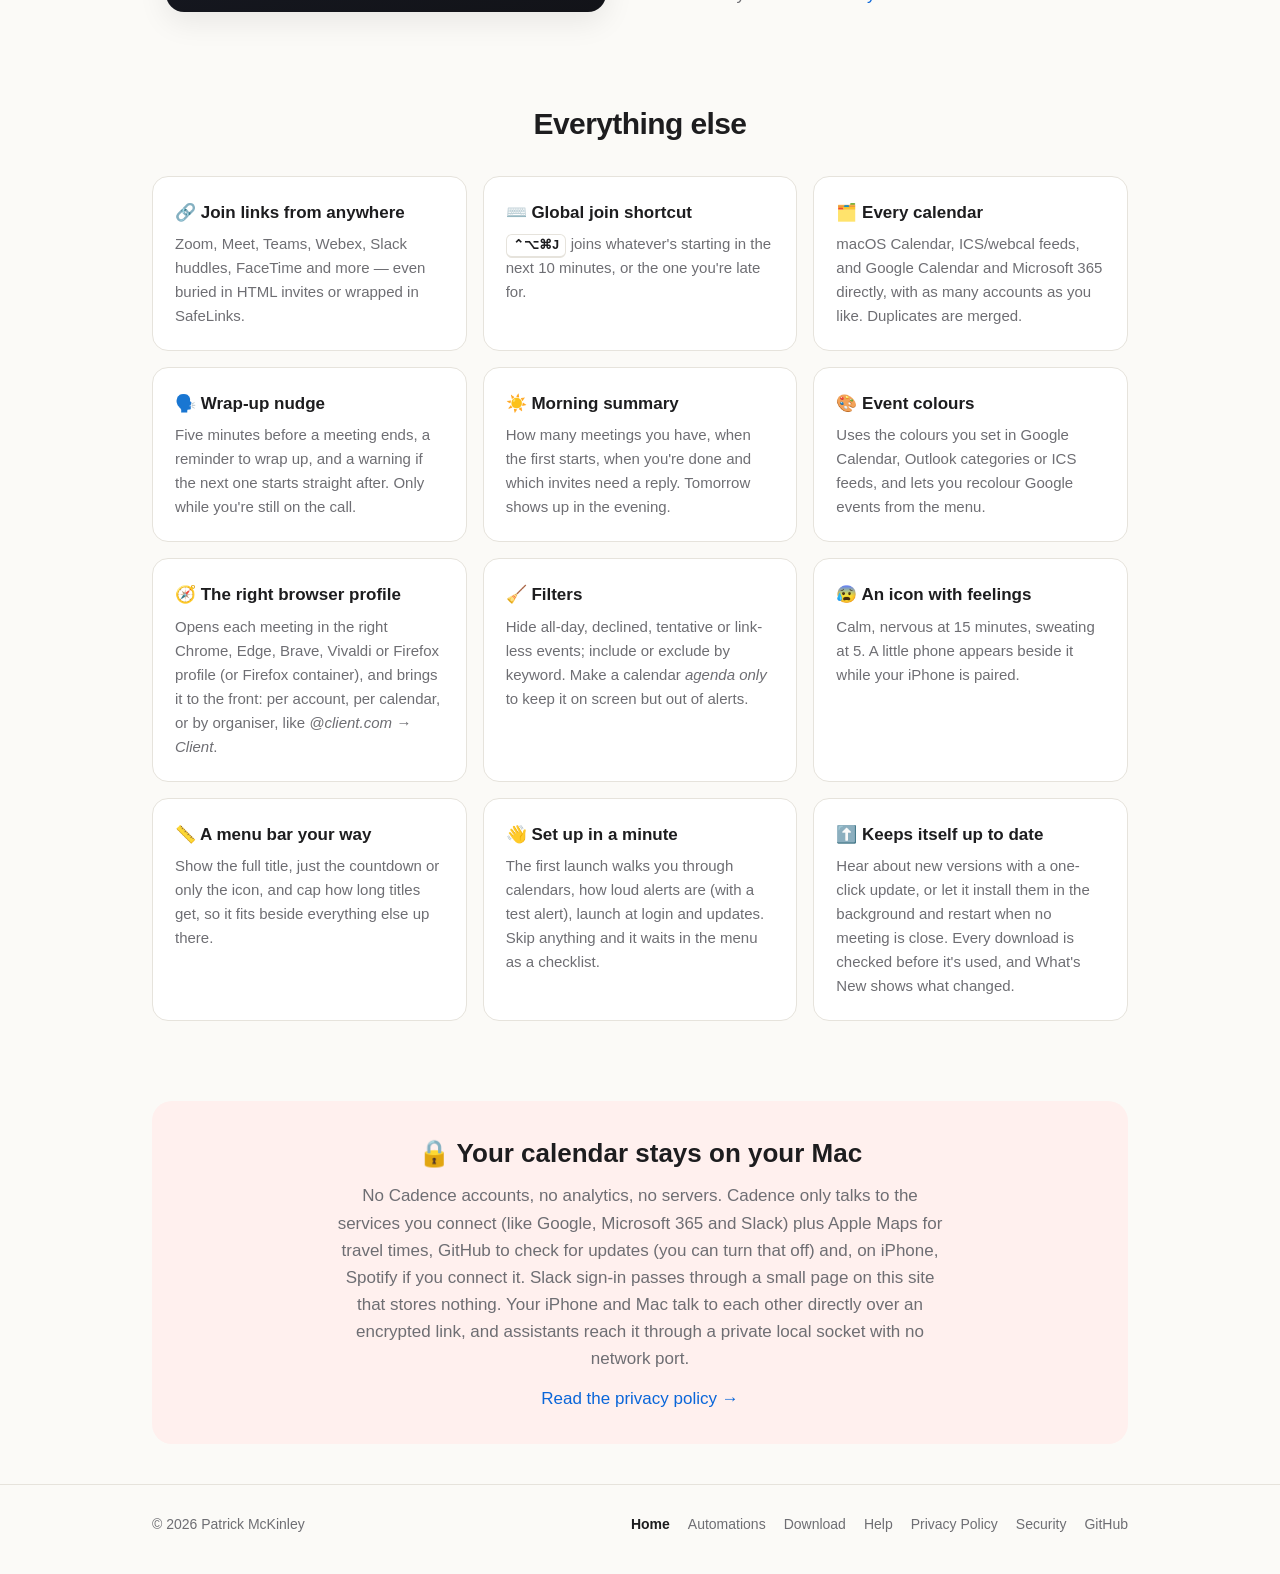
==== commit e3be4f4b: "Update downloads for v0.5.1" ====
--- a/index.html
+++ b/index.html
@@ -55,9 +55,9 @@
       </div>
       <div class="download-card" data-download-card>
         <div class="download-buttons">
-        <a class="download-btn" data-dl-primary href="https://github.com/lilmuckers/calendar-cadence/releases/download/v0.5.0/Cadence-0.5.0.dmg">
+        <a class="download-btn" data-dl-primary href="https://github.com/lilmuckers/calendar-cadence/releases/download/v0.5.1/Cadence-0.5.1.dmg">
           <svg class="apple" viewBox="0 0 814 1000" aria-hidden="true"><path fill="currentColor" d="M788 341c-6 4-108 62-108 190 0 149 131 202 135 203-1 3-21 72-69 142-43 62-88 124-156 124s-86-40-165-40c-77 0-104 41-166 41s-106-57-156-127C45 791 0 666 0 547c0-191 124-292 246-292 65 0 119 43 160 43 39 0 100-45 174-45 28 0 129 2 196 97zM555 157c31-37 53-88 53-139 0-7-1-14-2-20-50 2-110 34-146 76-28 32-55 83-55 135 0 8 1 16 2 18 3 1 9 2 14 2 45 0 102-30 134-72z"/></svg>
-          <span class="download-label"><strong>Download for Mac</strong><small><span data-dl-version>Version 0.5.0</span> · <span data-dl-size>6.0 MB · .dmg</span></small></span>
+          <span class="download-label"><strong>Download for Mac</strong><small><span data-dl-version>Version 0.5.1</span> · <span data-dl-size>6.0 MB · .dmg</span></small></span>
           <span class="sash" aria-hidden="true">In testing</span>
         </a>
         <span class="download-btn soon" role="img" aria-label="Coming soon to the iPhone App Store">
@@ -72,7 +72,7 @@
           <li>Signed &amp; notarized by Apple</li>
           <li>Free</li>
         </ul>
-        <p class="download-more"><span data-dl-date>Released 23 Nov 2026</span><span class="sep" aria-hidden="true"></span>Also as <a data-dl-zip href="https://github.com/lilmuckers/calendar-cadence/releases/download/v0.5.0/Cadence-0.5.0.zip">.zip (4.1 MB)</a> · <a data-dl-notes href="https://github.com/lilmuckers/calendar-cadence/releases/tag/v0.5.0">What's new</a> · <a href="downloads.html">All versions</a></p>
+        <p class="download-more"><span data-dl-date>Released 23 Nov 2026</span><span class="sep" aria-hidden="true"></span>Also as <a data-dl-zip href="https://github.com/lilmuckers/calendar-cadence/releases/download/v0.5.1/Cadence-0.5.1.zip">.zip (4.1 MB)</a> · <a data-dl-notes href="https://github.com/lilmuckers/calendar-cadence/releases/tag/v0.5.1">What's new</a> · <a href="downloads.html">All versions</a></p>
       </div>
       <img class="shot" src="assets/menubar.png" alt="Menu bar showing Cadence: 8m · Design Review">
     </div>
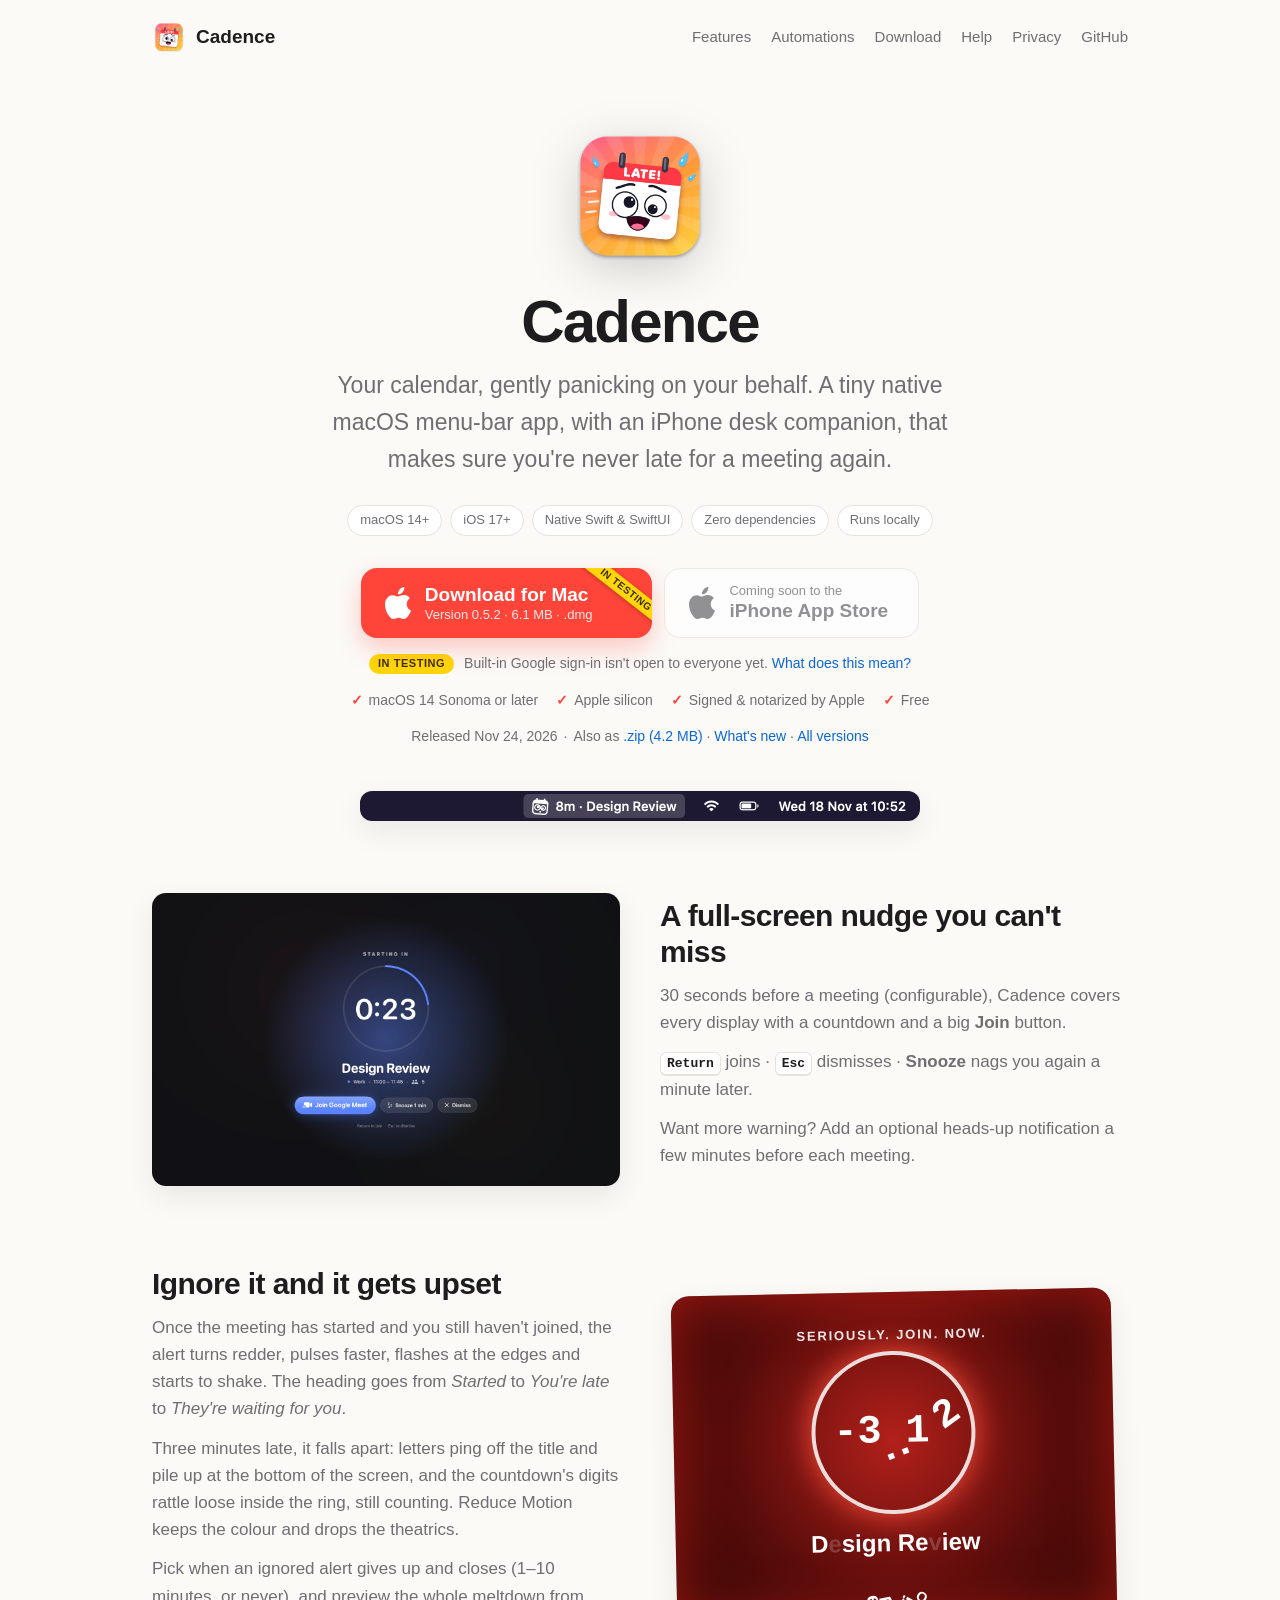
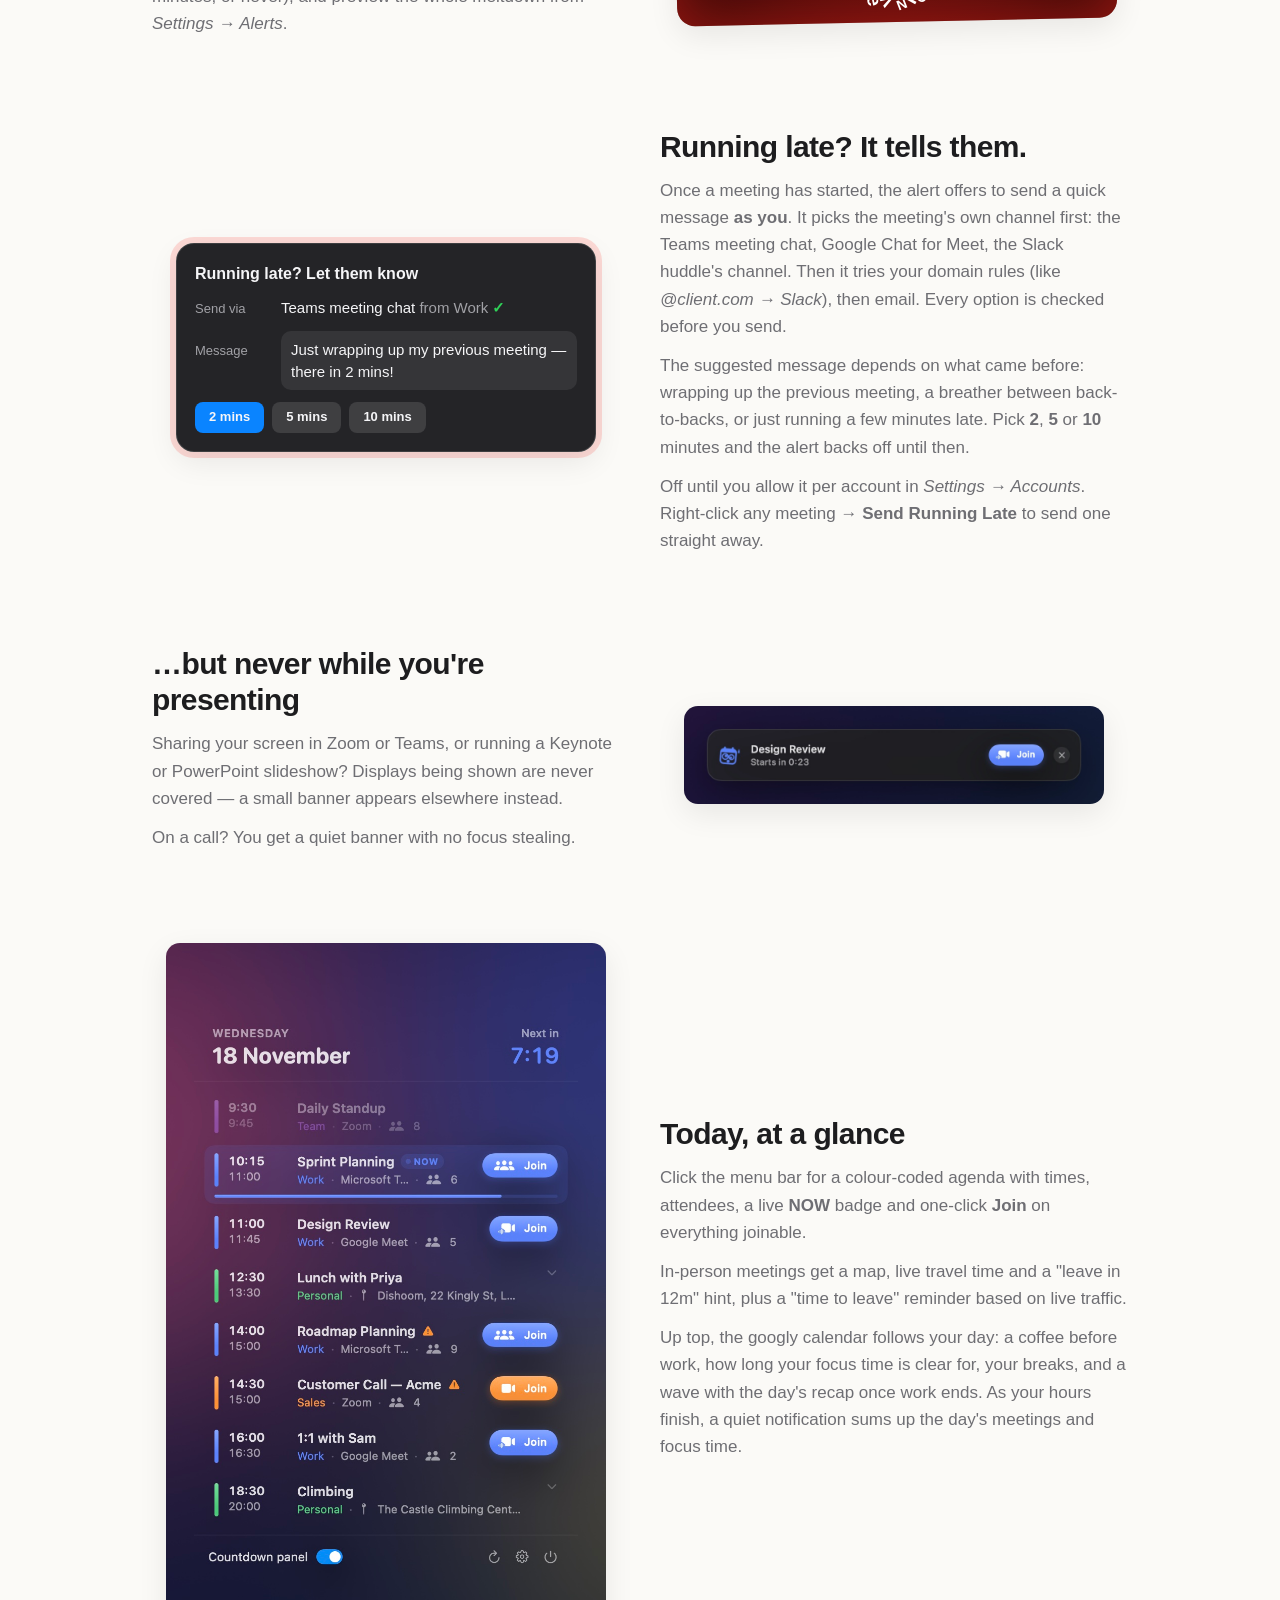
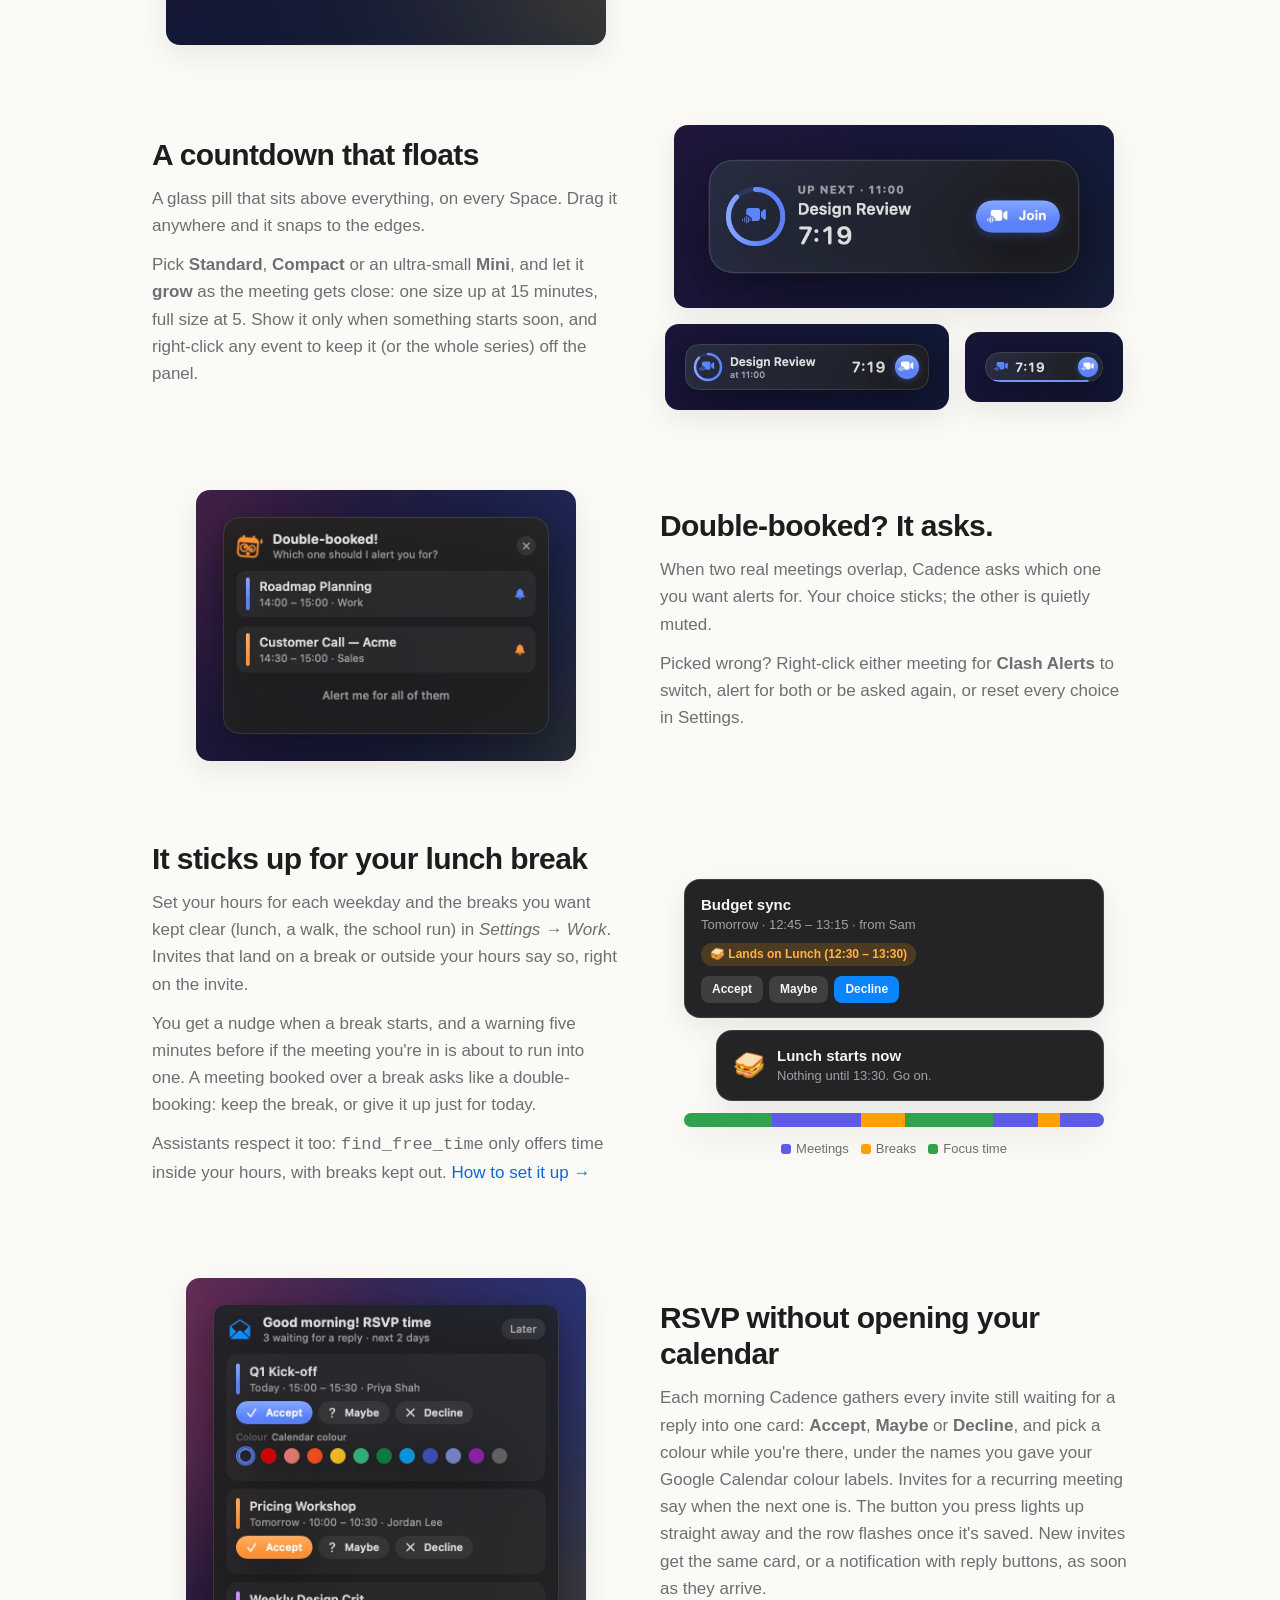
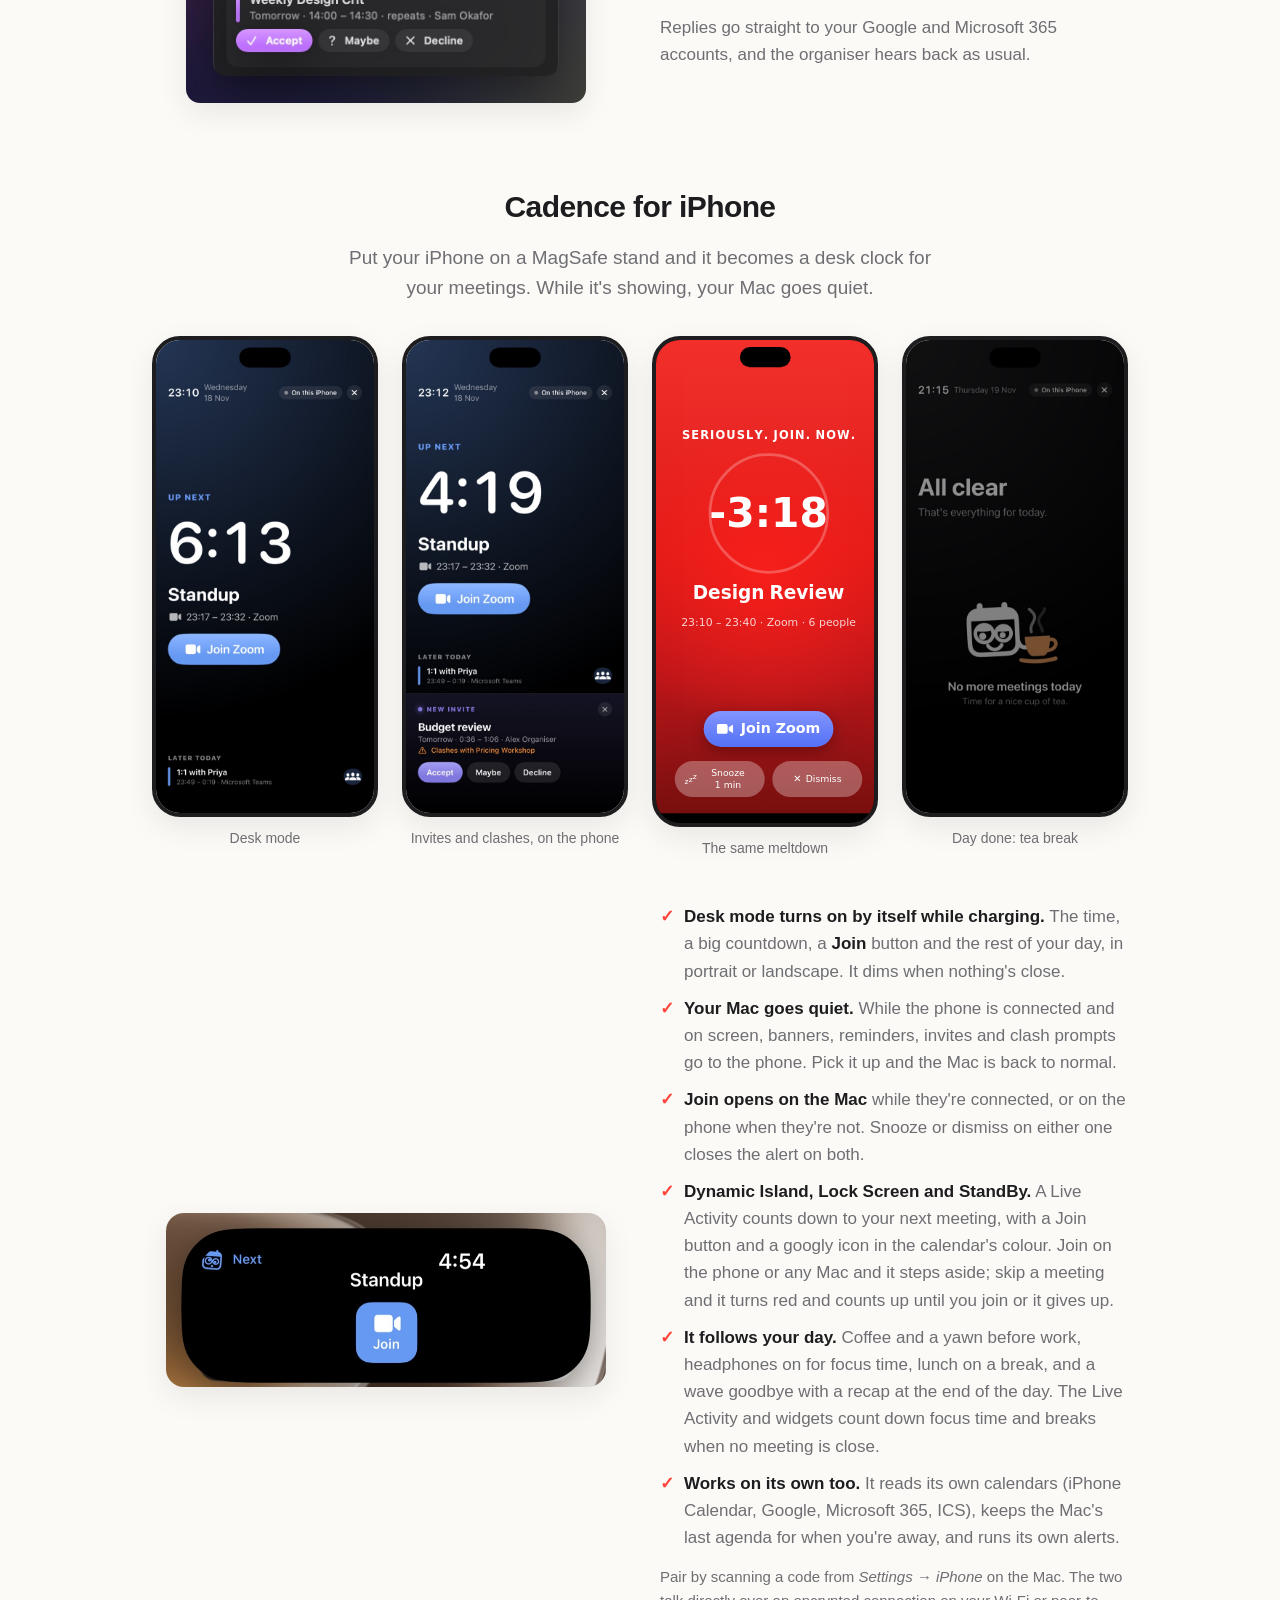
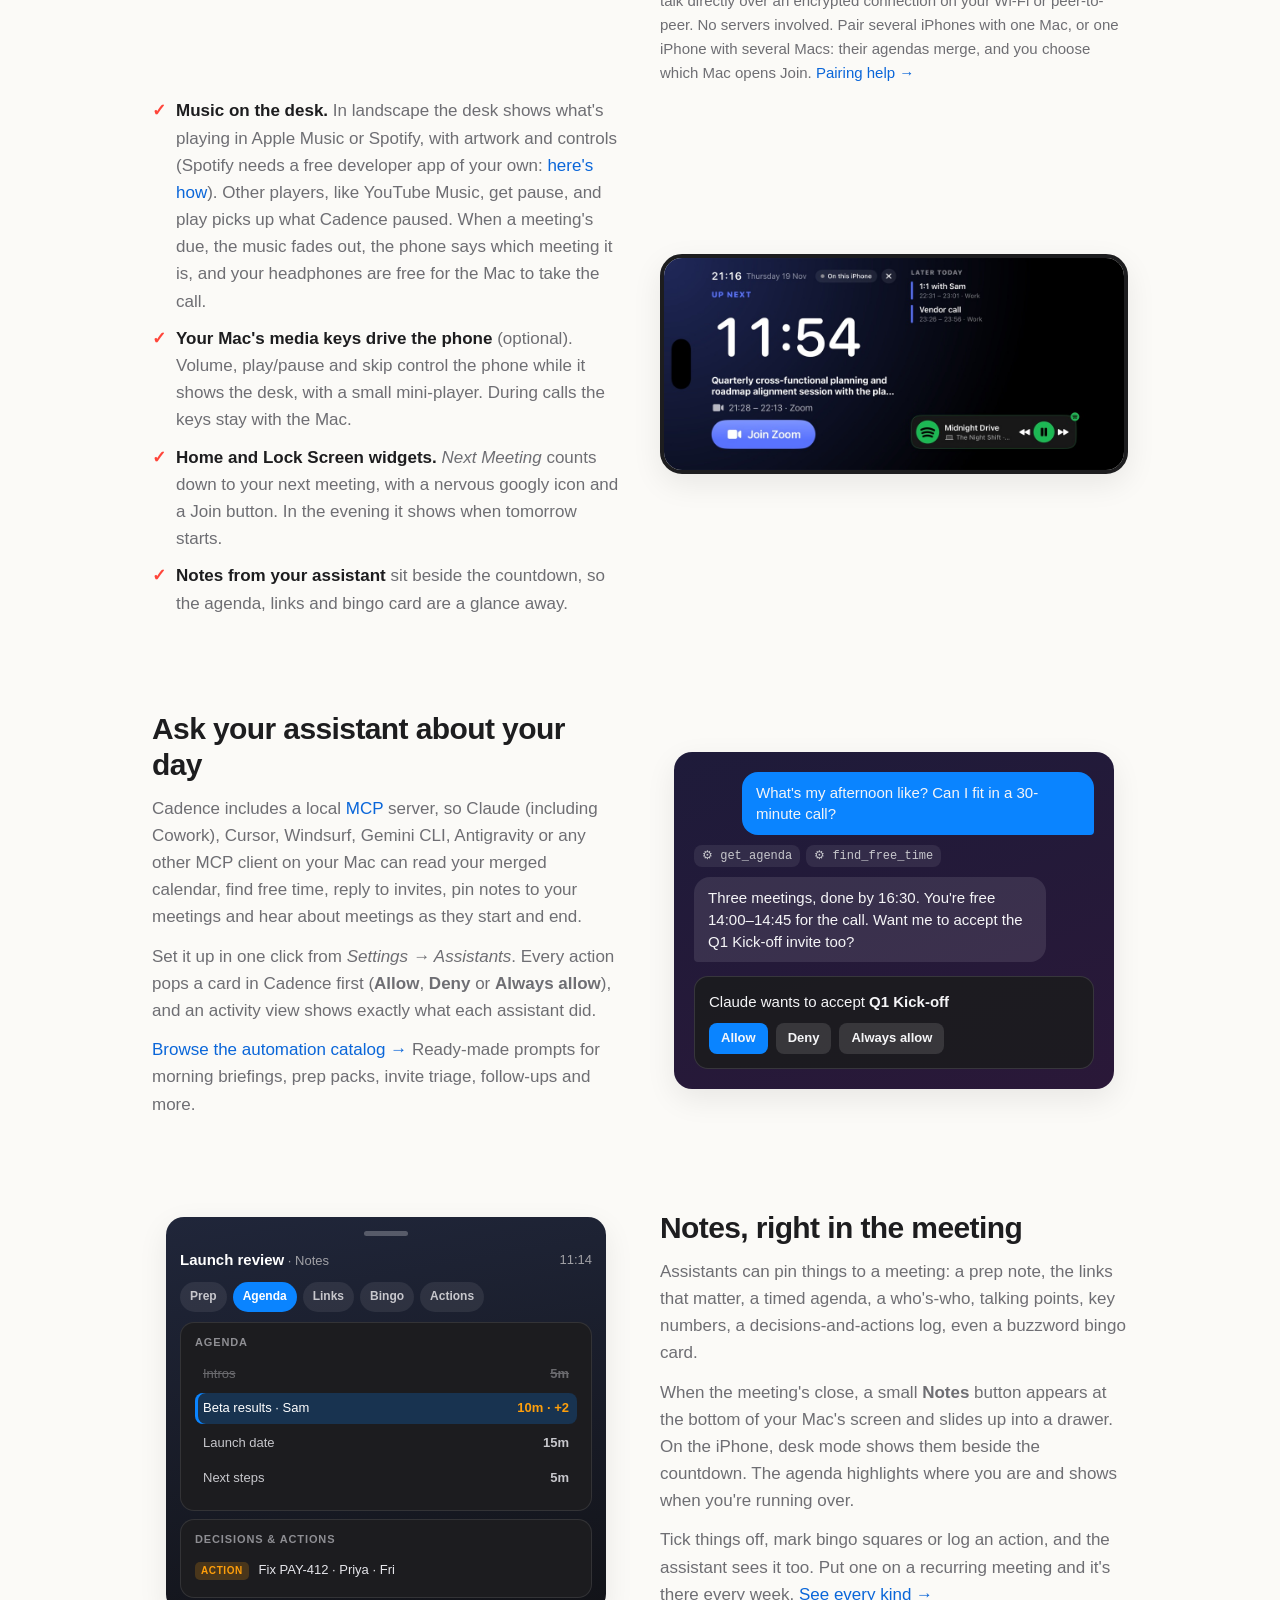
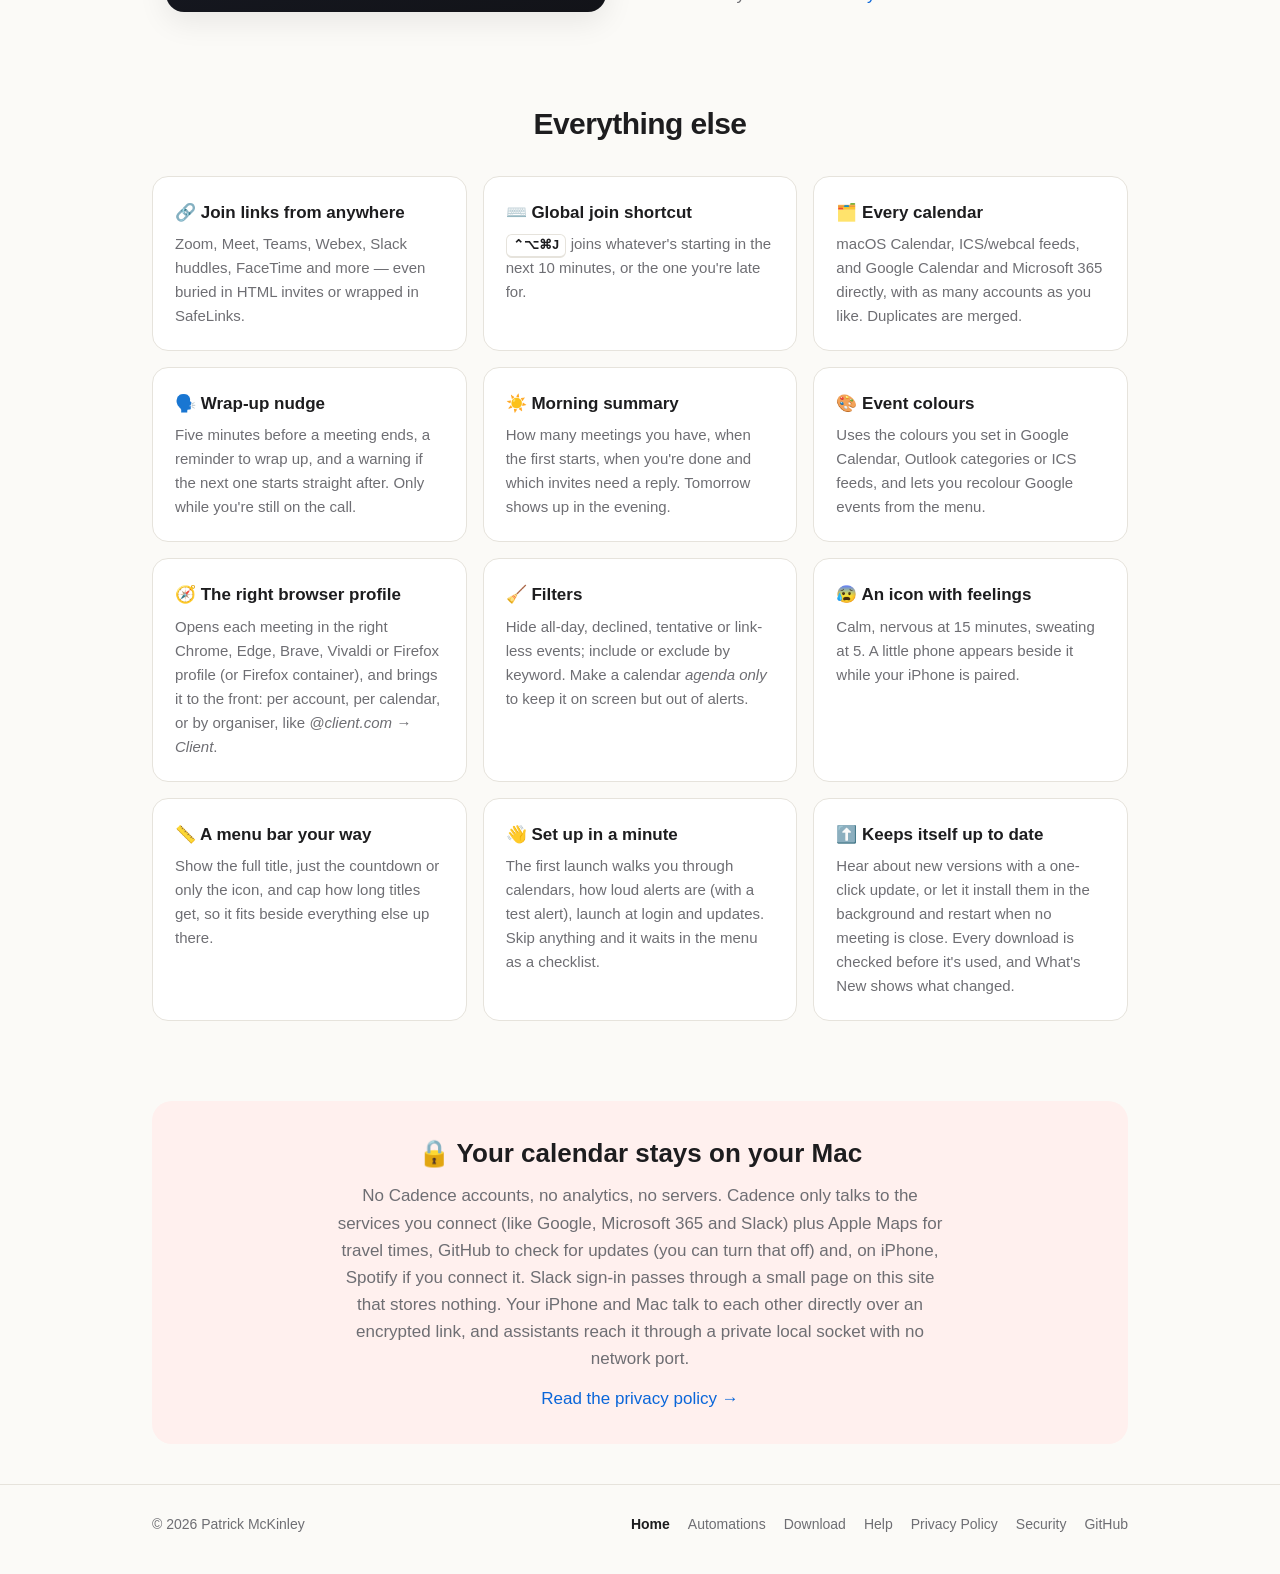
==== commit 4dde073b: "Update downloads for v0.5.2" ====
--- a/index.html
+++ b/index.html
@@ -55,9 +55,9 @@
       </div>
       <div class="download-card" data-download-card>
         <div class="download-buttons">
-        <a class="download-btn" data-dl-primary href="https://github.com/lilmuckers/calendar-cadence/releases/download/v0.5.1/Cadence-0.5.1.dmg">
+        <a class="download-btn" data-dl-primary href="https://github.com/lilmuckers/calendar-cadence/releases/download/v0.5.2/Cadence-0.5.2.dmg">
           <svg class="apple" viewBox="0 0 814 1000" aria-hidden="true"><path fill="currentColor" d="M788 341c-6 4-108 62-108 190 0 149 131 202 135 203-1 3-21 72-69 142-43 62-88 124-156 124s-86-40-165-40c-77 0-104 41-166 41s-106-57-156-127C45 791 0 666 0 547c0-191 124-292 246-292 65 0 119 43 160 43 39 0 100-45 174-45 28 0 129 2 196 97zM555 157c31-37 53-88 53-139 0-7-1-14-2-20-50 2-110 34-146 76-28 32-55 83-55 135 0 8 1 16 2 18 3 1 9 2 14 2 45 0 102-30 134-72z"/></svg>
-          <span class="download-label"><strong>Download for Mac</strong><small><span data-dl-version>Version 0.5.1</span> · <span data-dl-size>6.0 MB · .dmg</span></small></span>
+          <span class="download-label"><strong>Download for Mac</strong><small><span data-dl-version>Version 0.5.2</span> · <span data-dl-size>6.1 MB · .dmg</span></small></span>
           <span class="sash" aria-hidden="true">In testing</span>
         </a>
         <span class="download-btn soon" role="img" aria-label="Coming soon to the iPhone App Store">
@@ -72,7 +72,7 @@
           <li>Signed &amp; notarized by Apple</li>
           <li>Free</li>
         </ul>
-        <p class="download-more"><span data-dl-date>Released 23 Nov 2026</span><span class="sep" aria-hidden="true"></span>Also as <a data-dl-zip href="https://github.com/lilmuckers/calendar-cadence/releases/download/v0.5.1/Cadence-0.5.1.zip">.zip (4.1 MB)</a> · <a data-dl-notes href="https://github.com/lilmuckers/calendar-cadence/releases/tag/v0.5.1">What's new</a> · <a href="downloads.html">All versions</a></p>
+        <p class="download-more"><span data-dl-date>Released 24 Nov 2026</span><span class="sep" aria-hidden="true"></span>Also as <a data-dl-zip href="https://github.com/lilmuckers/calendar-cadence/releases/download/v0.5.2/Cadence-0.5.2.zip">.zip (4.2 MB)</a> · <a data-dl-notes href="https://github.com/lilmuckers/calendar-cadence/releases/tag/v0.5.2">What's new</a> · <a href="downloads.html">All versions</a></p>
       </div>
       <img class="shot" src="assets/menubar.png" alt="Menu bar showing Cadence: 8m · Design Review">
     </div>
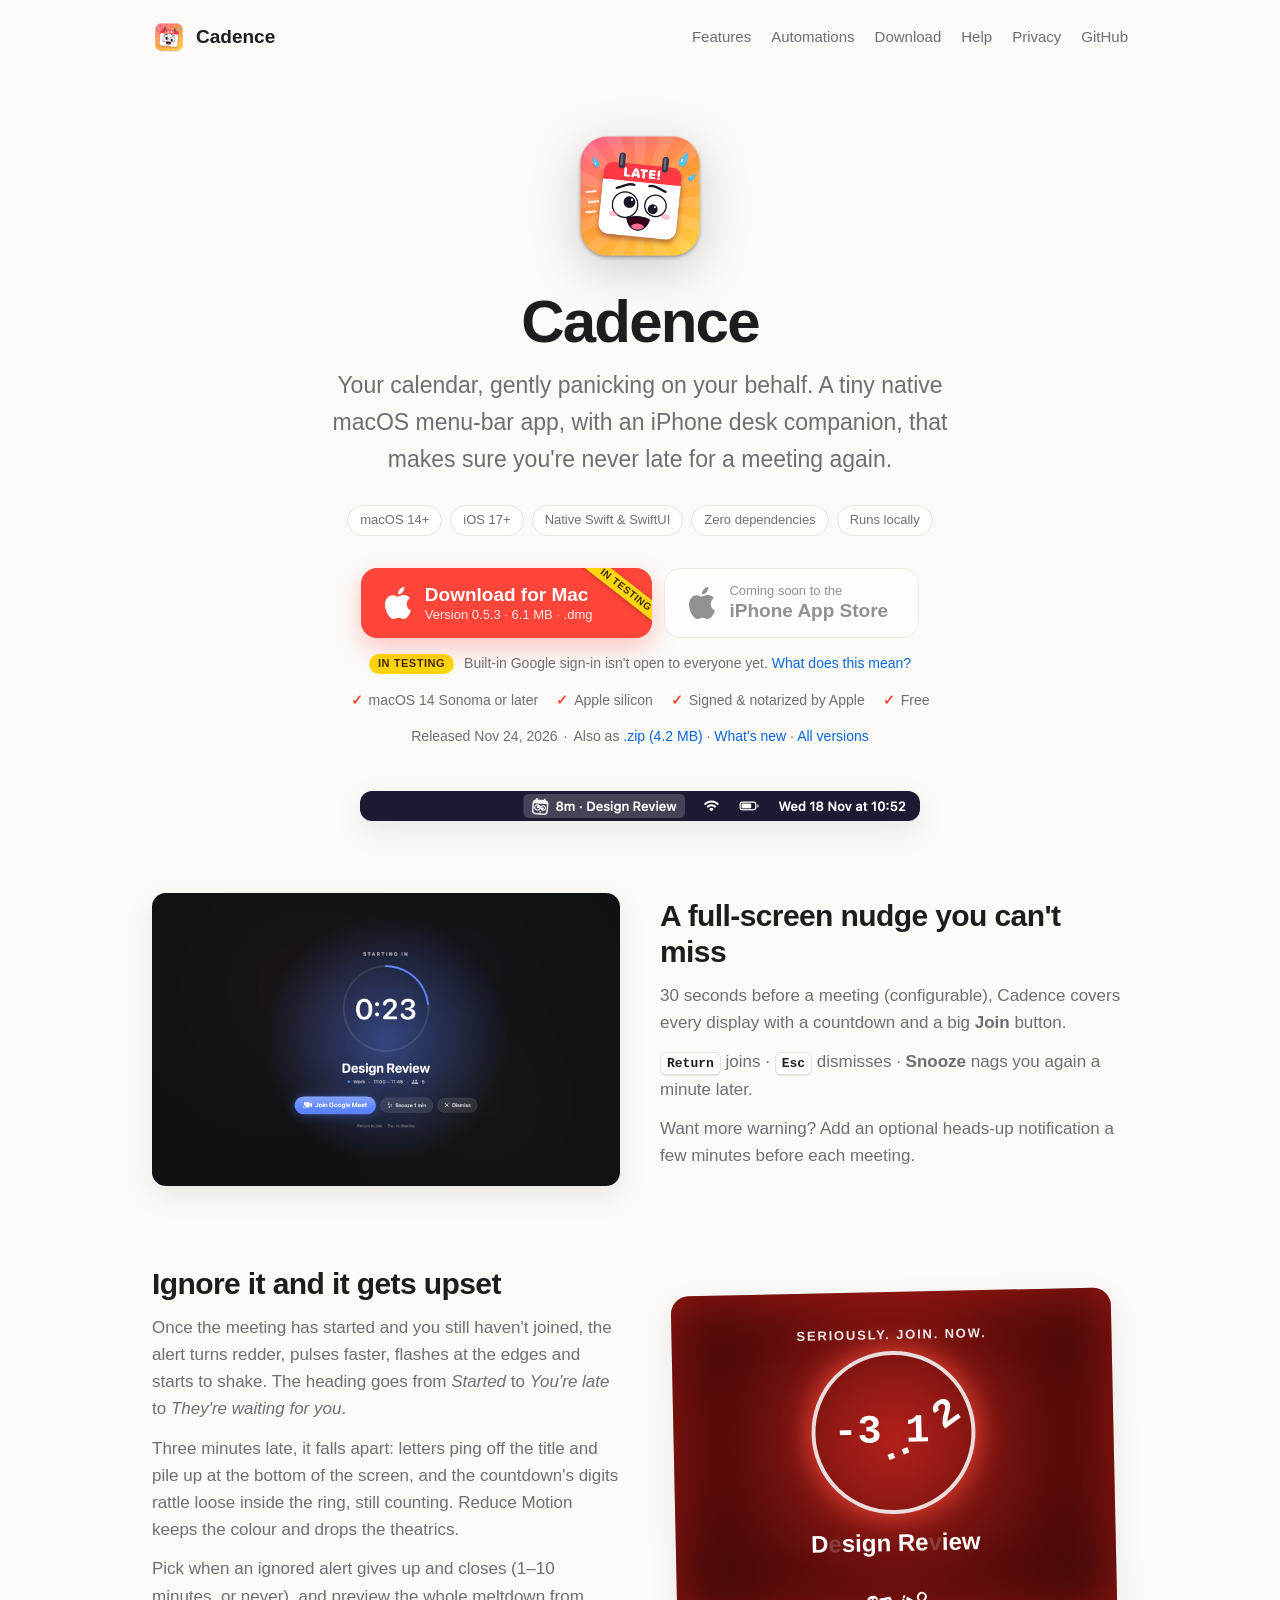
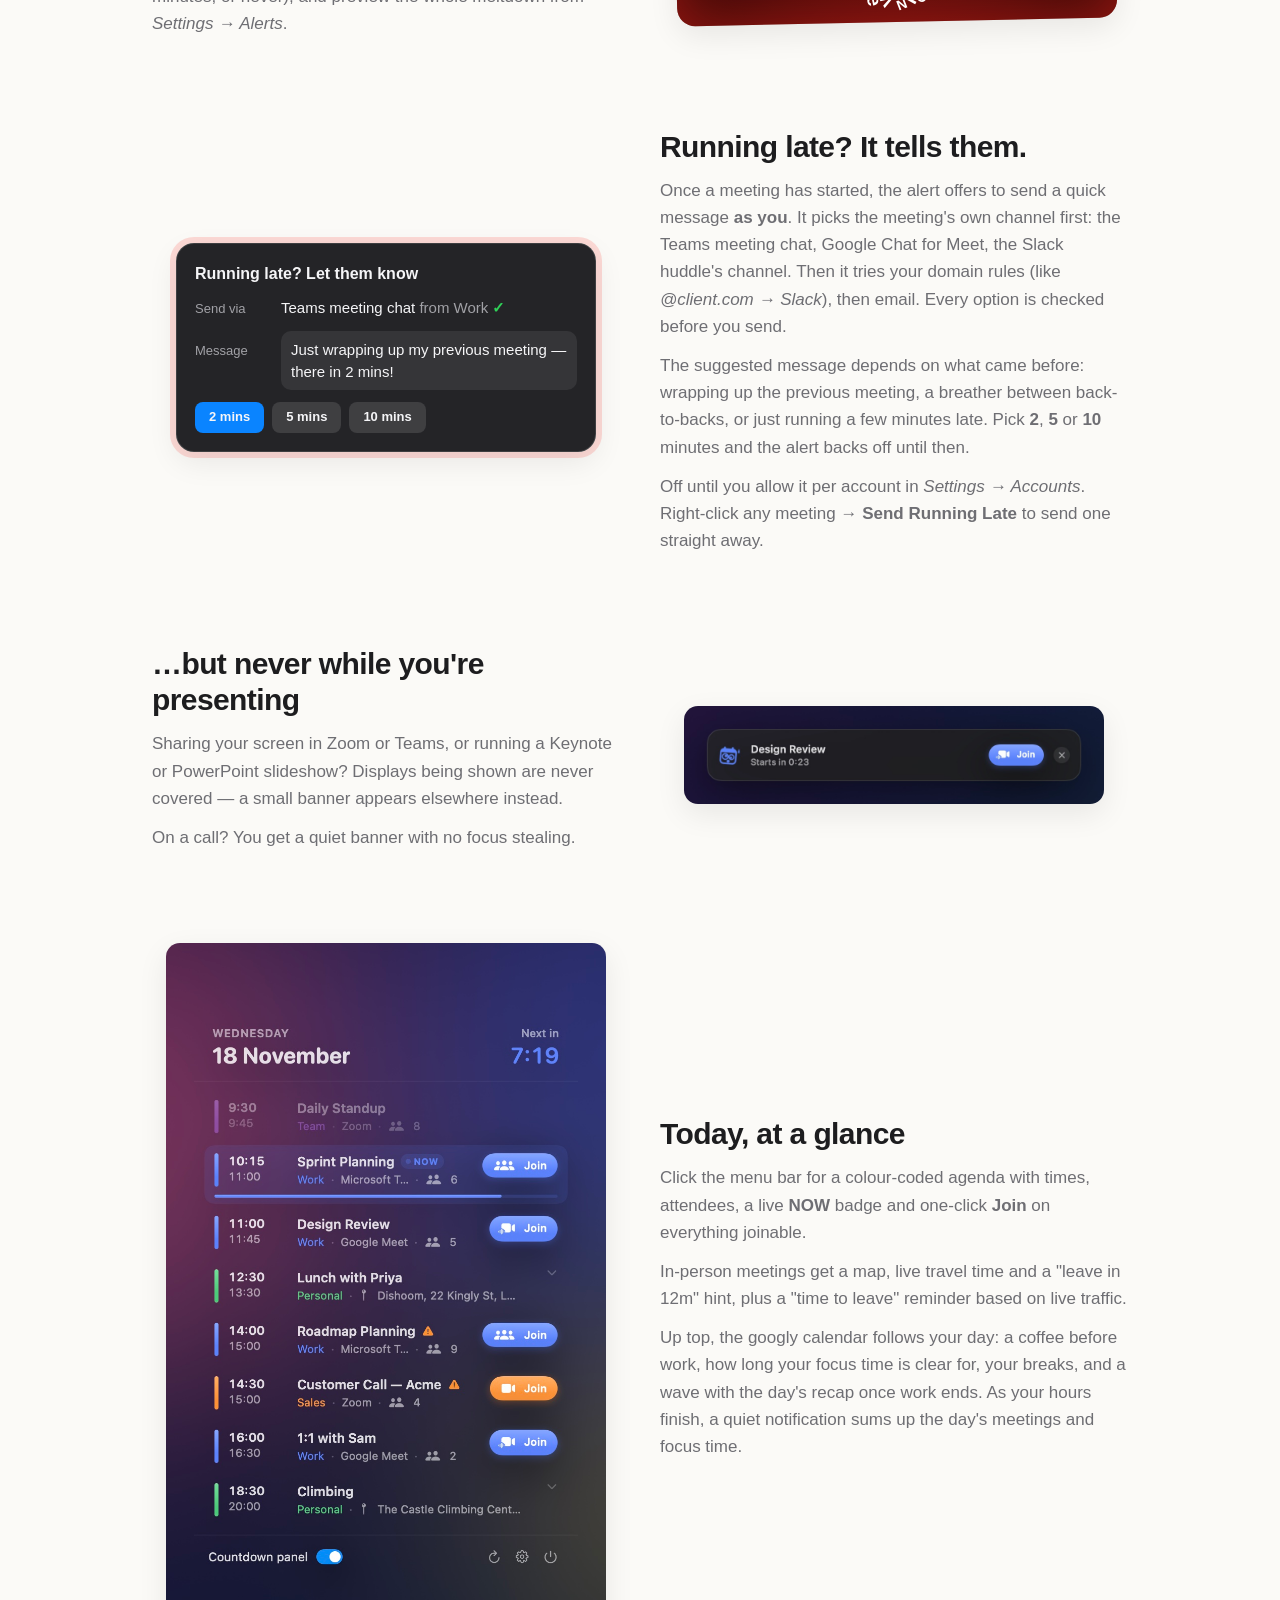
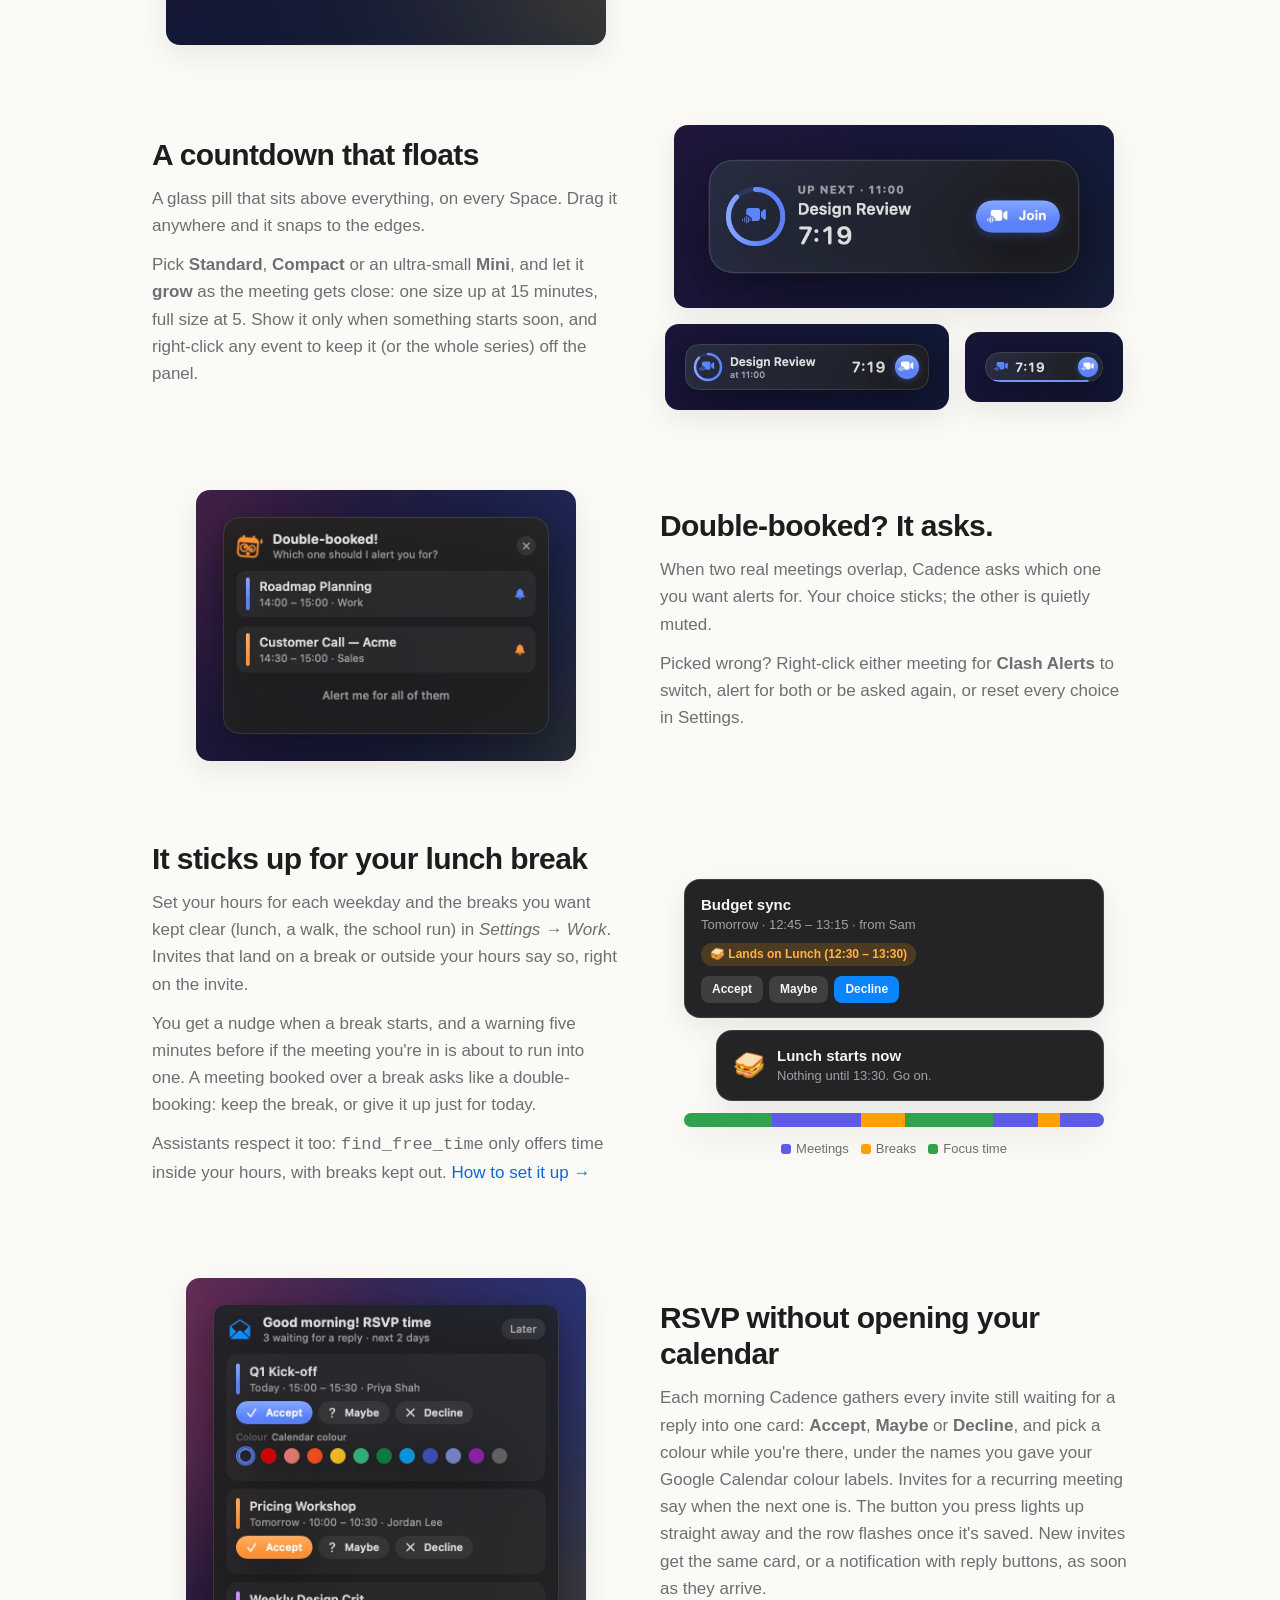
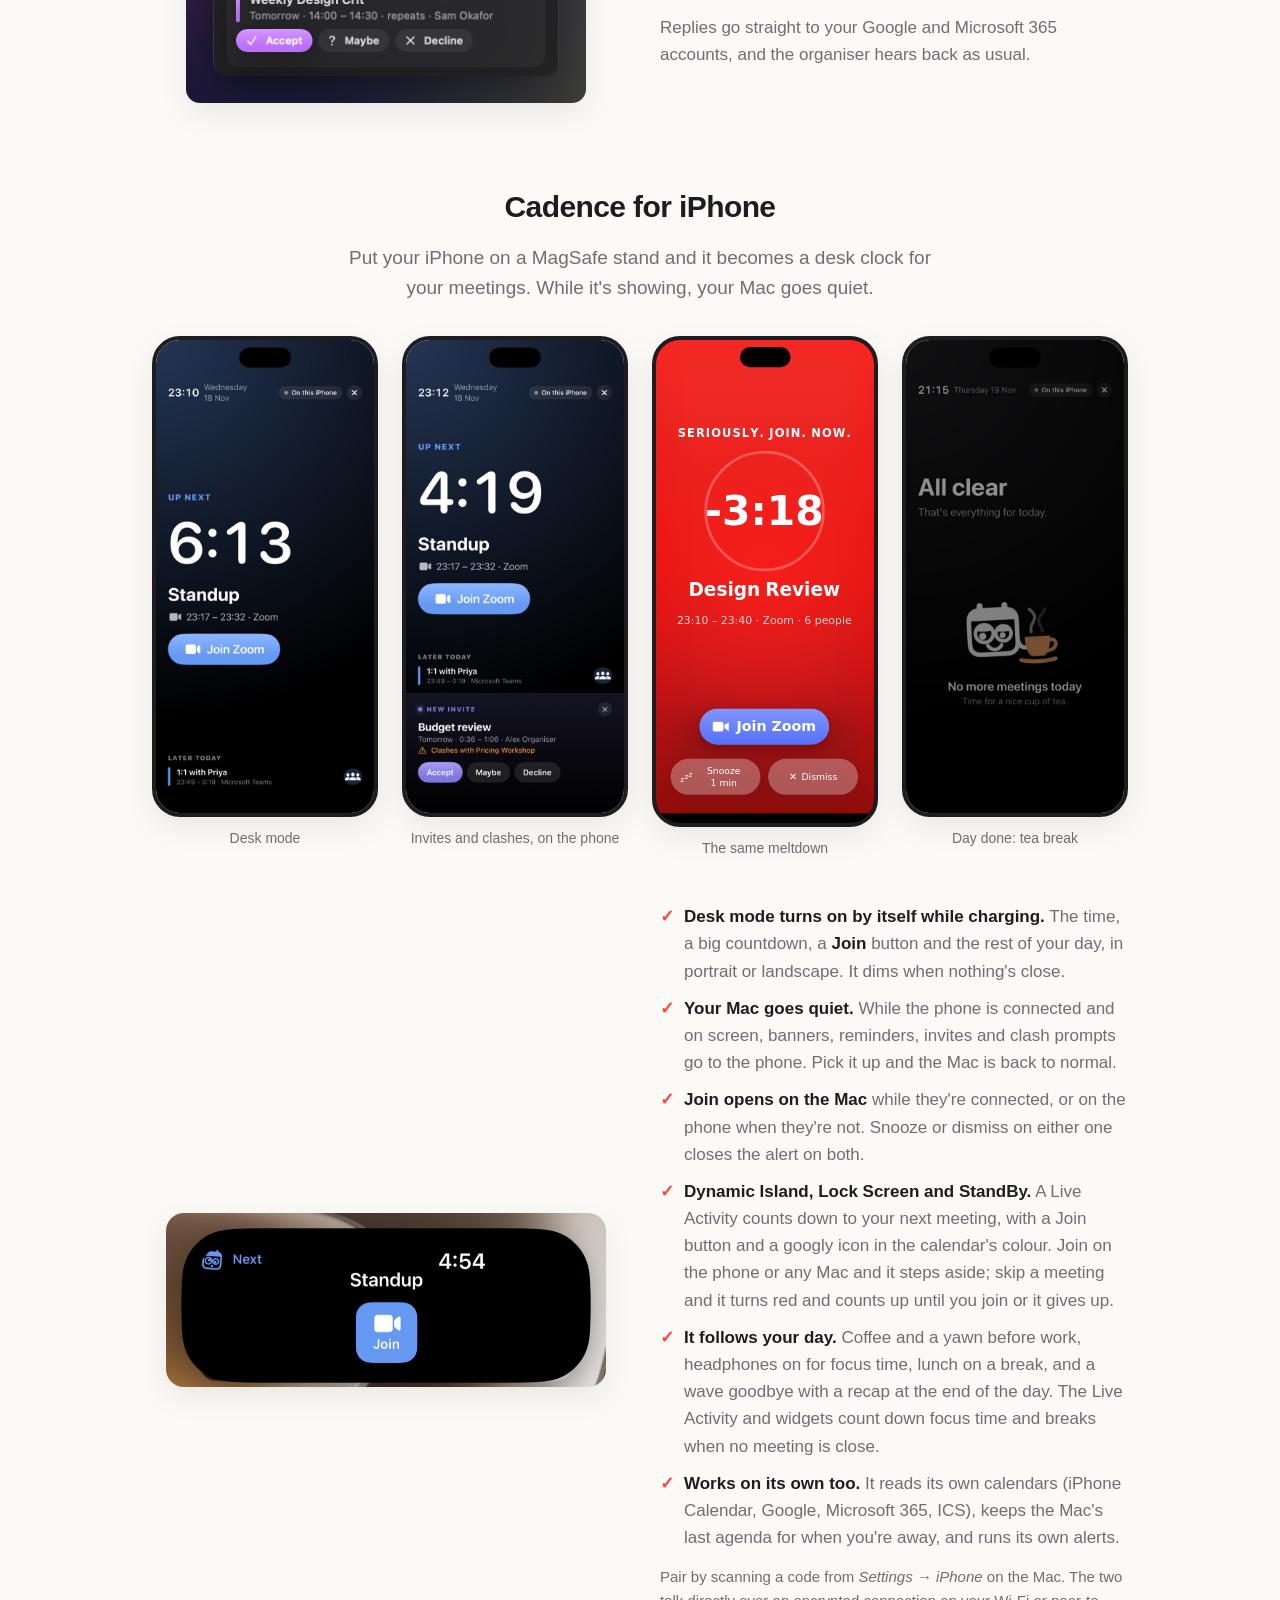
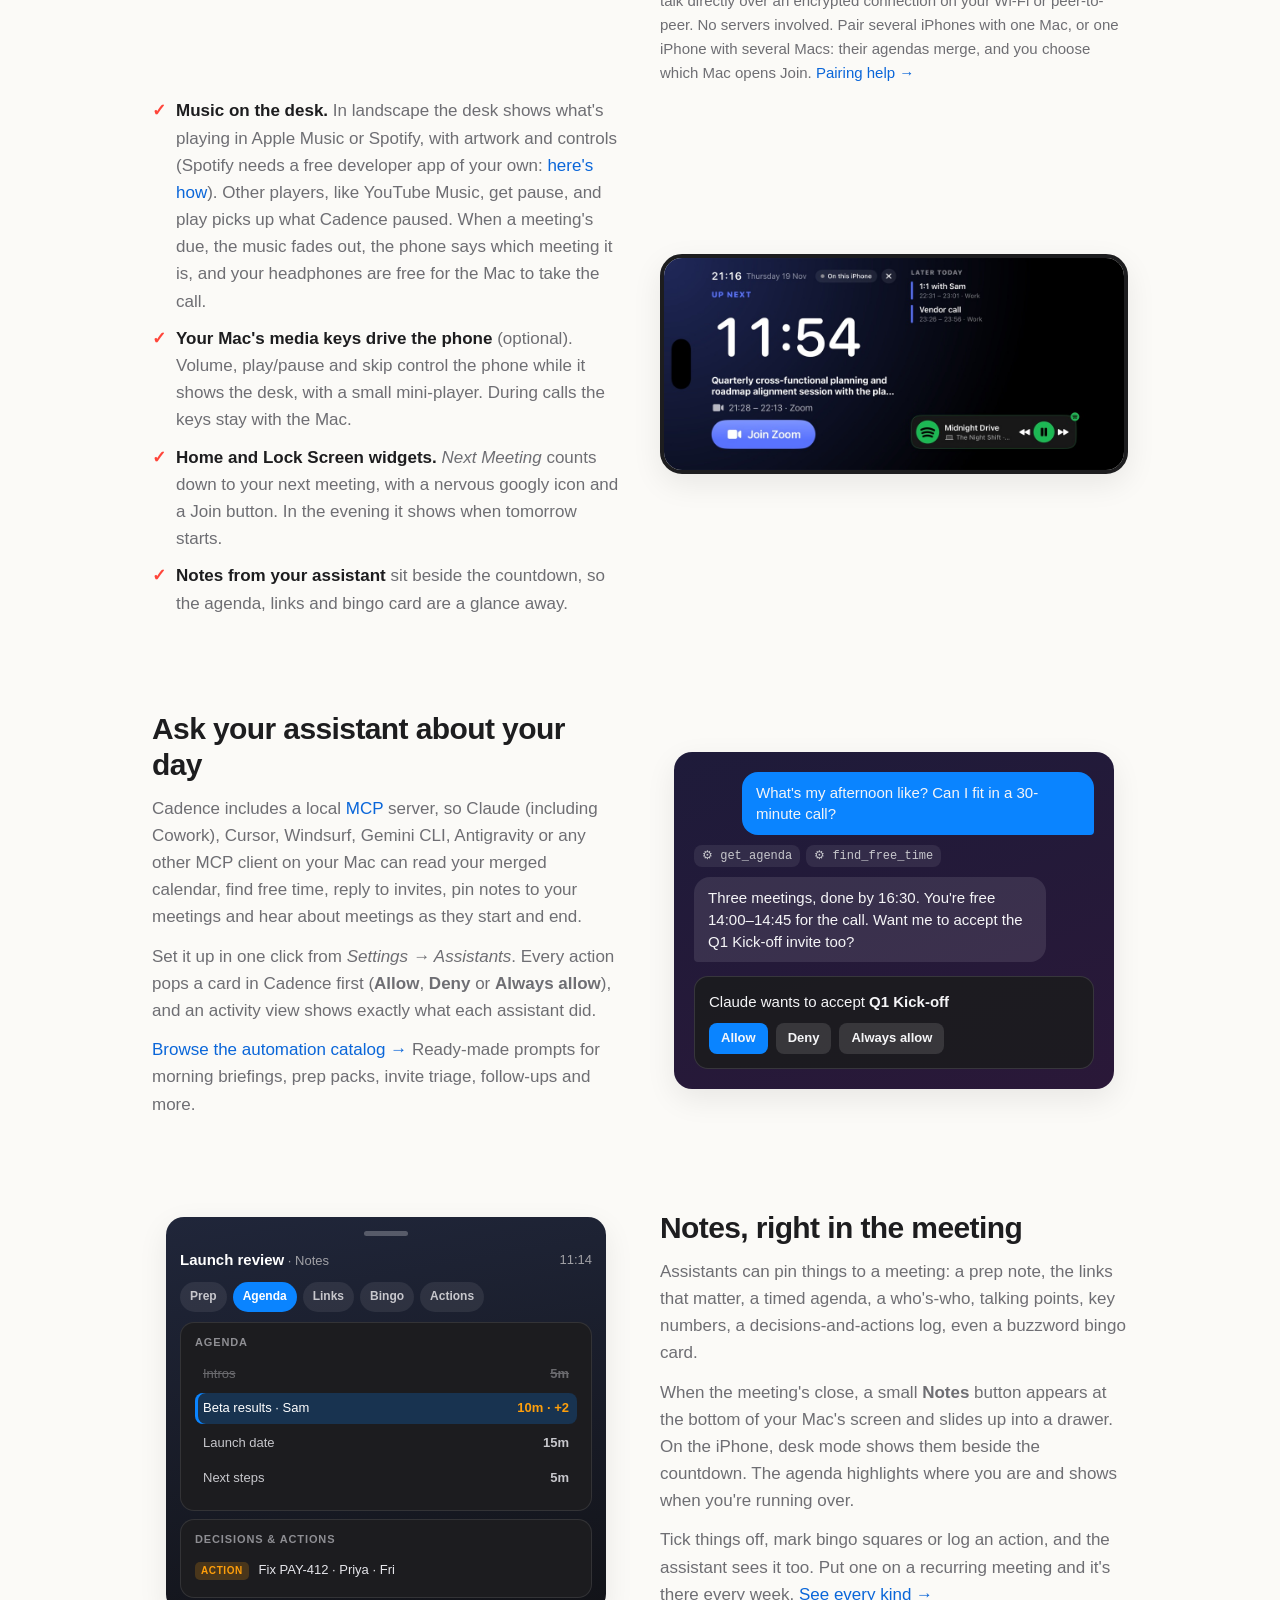
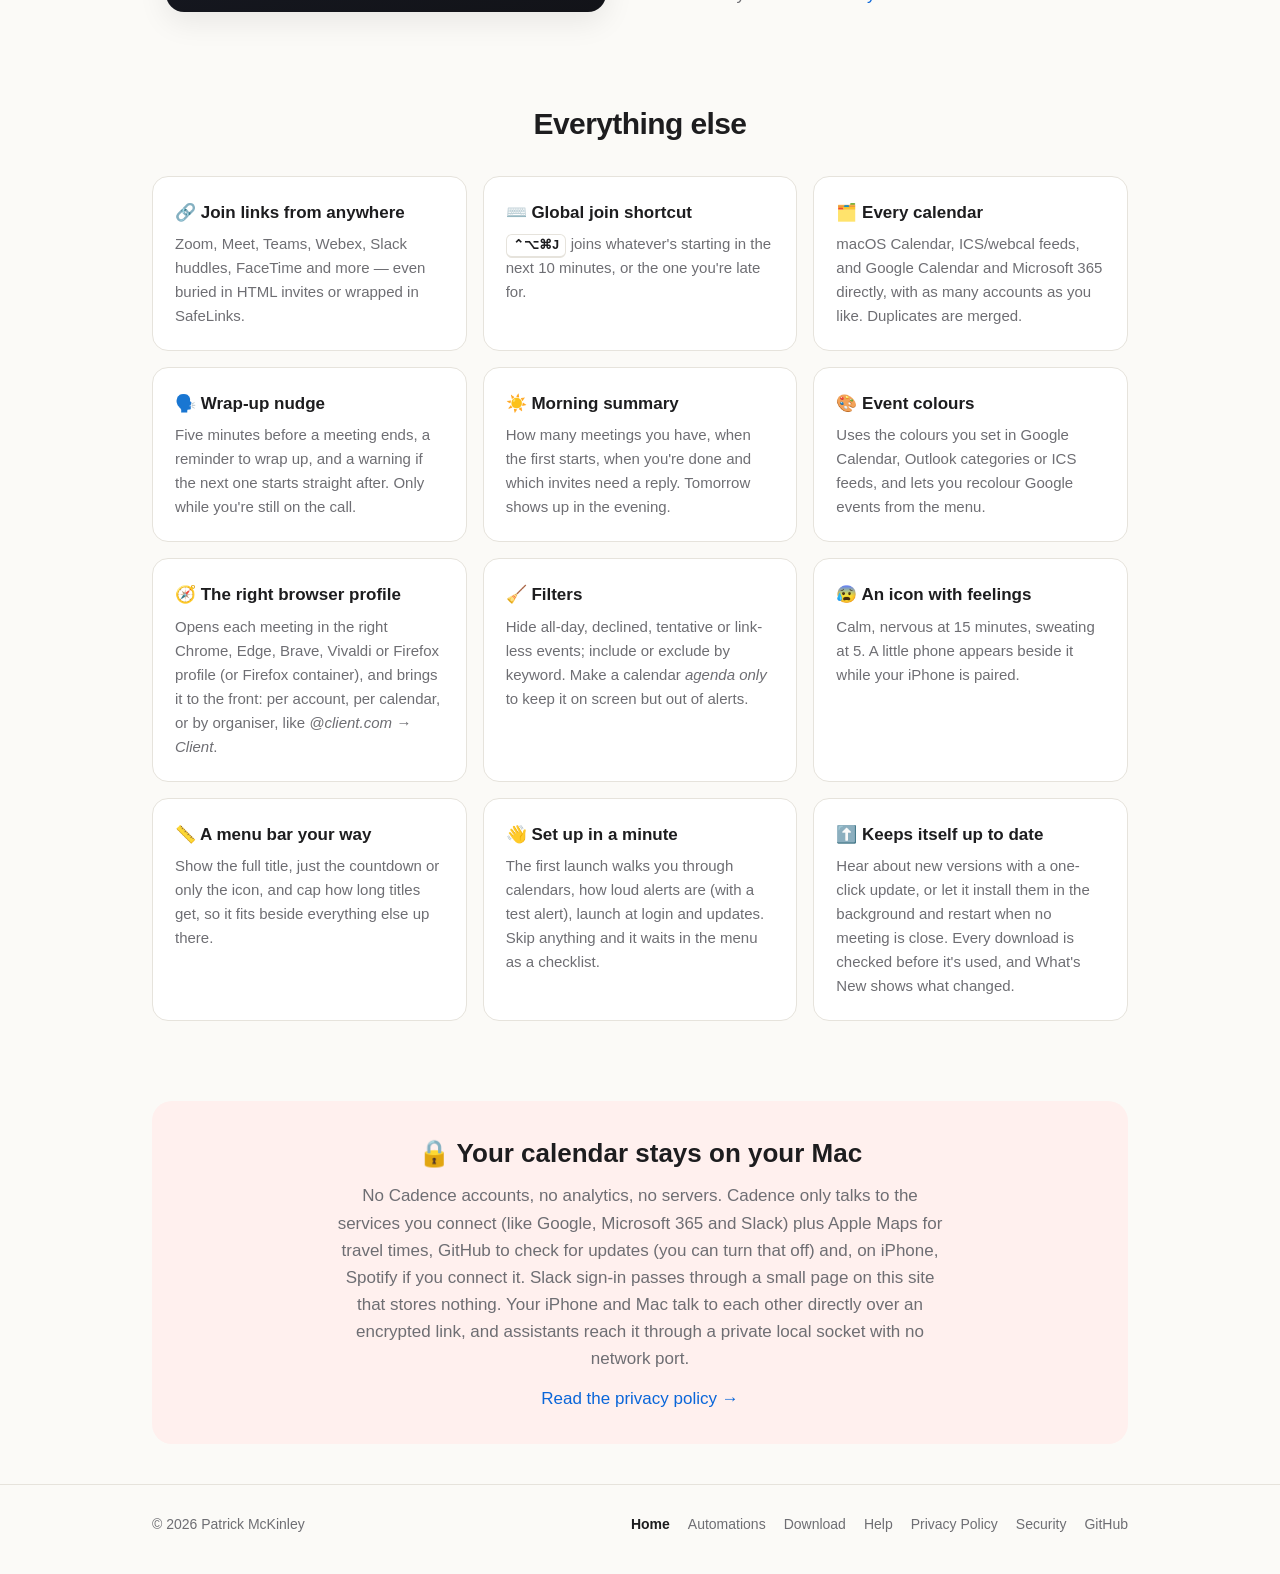
==== commit 1808f8cb: "Update downloads for v0.5.3" ====
--- a/index.html
+++ b/index.html
@@ -55,9 +55,9 @@
       </div>
       <div class="download-card" data-download-card>
         <div class="download-buttons">
-        <a class="download-btn" data-dl-primary href="https://github.com/lilmuckers/calendar-cadence/releases/download/v0.5.2/Cadence-0.5.2.dmg">
+        <a class="download-btn" data-dl-primary href="https://github.com/lilmuckers/calendar-cadence/releases/download/v0.5.3/Cadence-0.5.3.dmg">
           <svg class="apple" viewBox="0 0 814 1000" aria-hidden="true"><path fill="currentColor" d="M788 341c-6 4-108 62-108 190 0 149 131 202 135 203-1 3-21 72-69 142-43 62-88 124-156 124s-86-40-165-40c-77 0-104 41-166 41s-106-57-156-127C45 791 0 666 0 547c0-191 124-292 246-292 65 0 119 43 160 43 39 0 100-45 174-45 28 0 129 2 196 97zM555 157c31-37 53-88 53-139 0-7-1-14-2-20-50 2-110 34-146 76-28 32-55 83-55 135 0 8 1 16 2 18 3 1 9 2 14 2 45 0 102-30 134-72z"/></svg>
-          <span class="download-label"><strong>Download for Mac</strong><small><span data-dl-version>Version 0.5.2</span> · <span data-dl-size>6.1 MB · .dmg</span></small></span>
+          <span class="download-label"><strong>Download for Mac</strong><small><span data-dl-version>Version 0.5.3</span> · <span data-dl-size>6.1 MB · .dmg</span></small></span>
           <span class="sash" aria-hidden="true">In testing</span>
         </a>
         <span class="download-btn soon" role="img" aria-label="Coming soon to the iPhone App Store">
@@ -72,7 +72,7 @@
           <li>Signed &amp; notarized by Apple</li>
           <li>Free</li>
         </ul>
-        <p class="download-more"><span data-dl-date>Released 24 Nov 2026</span><span class="sep" aria-hidden="true"></span>Also as <a data-dl-zip href="https://github.com/lilmuckers/calendar-cadence/releases/download/v0.5.2/Cadence-0.5.2.zip">.zip (4.2 MB)</a> · <a data-dl-notes href="https://github.com/lilmuckers/calendar-cadence/releases/tag/v0.5.2">What's new</a> · <a href="downloads.html">All versions</a></p>
+        <p class="download-more"><span data-dl-date>Released 24 Nov 2026</span><span class="sep" aria-hidden="true"></span>Also as <a data-dl-zip href="https://github.com/lilmuckers/calendar-cadence/releases/download/v0.5.3/Cadence-0.5.3.zip">.zip (4.2 MB)</a> · <a data-dl-notes href="https://github.com/lilmuckers/calendar-cadence/releases/tag/v0.5.3">What's new</a> · <a href="downloads.html">All versions</a></p>
       </div>
       <img class="shot" src="assets/menubar.png" alt="Menu bar showing Cadence: 8m · Design Review">
     </div>
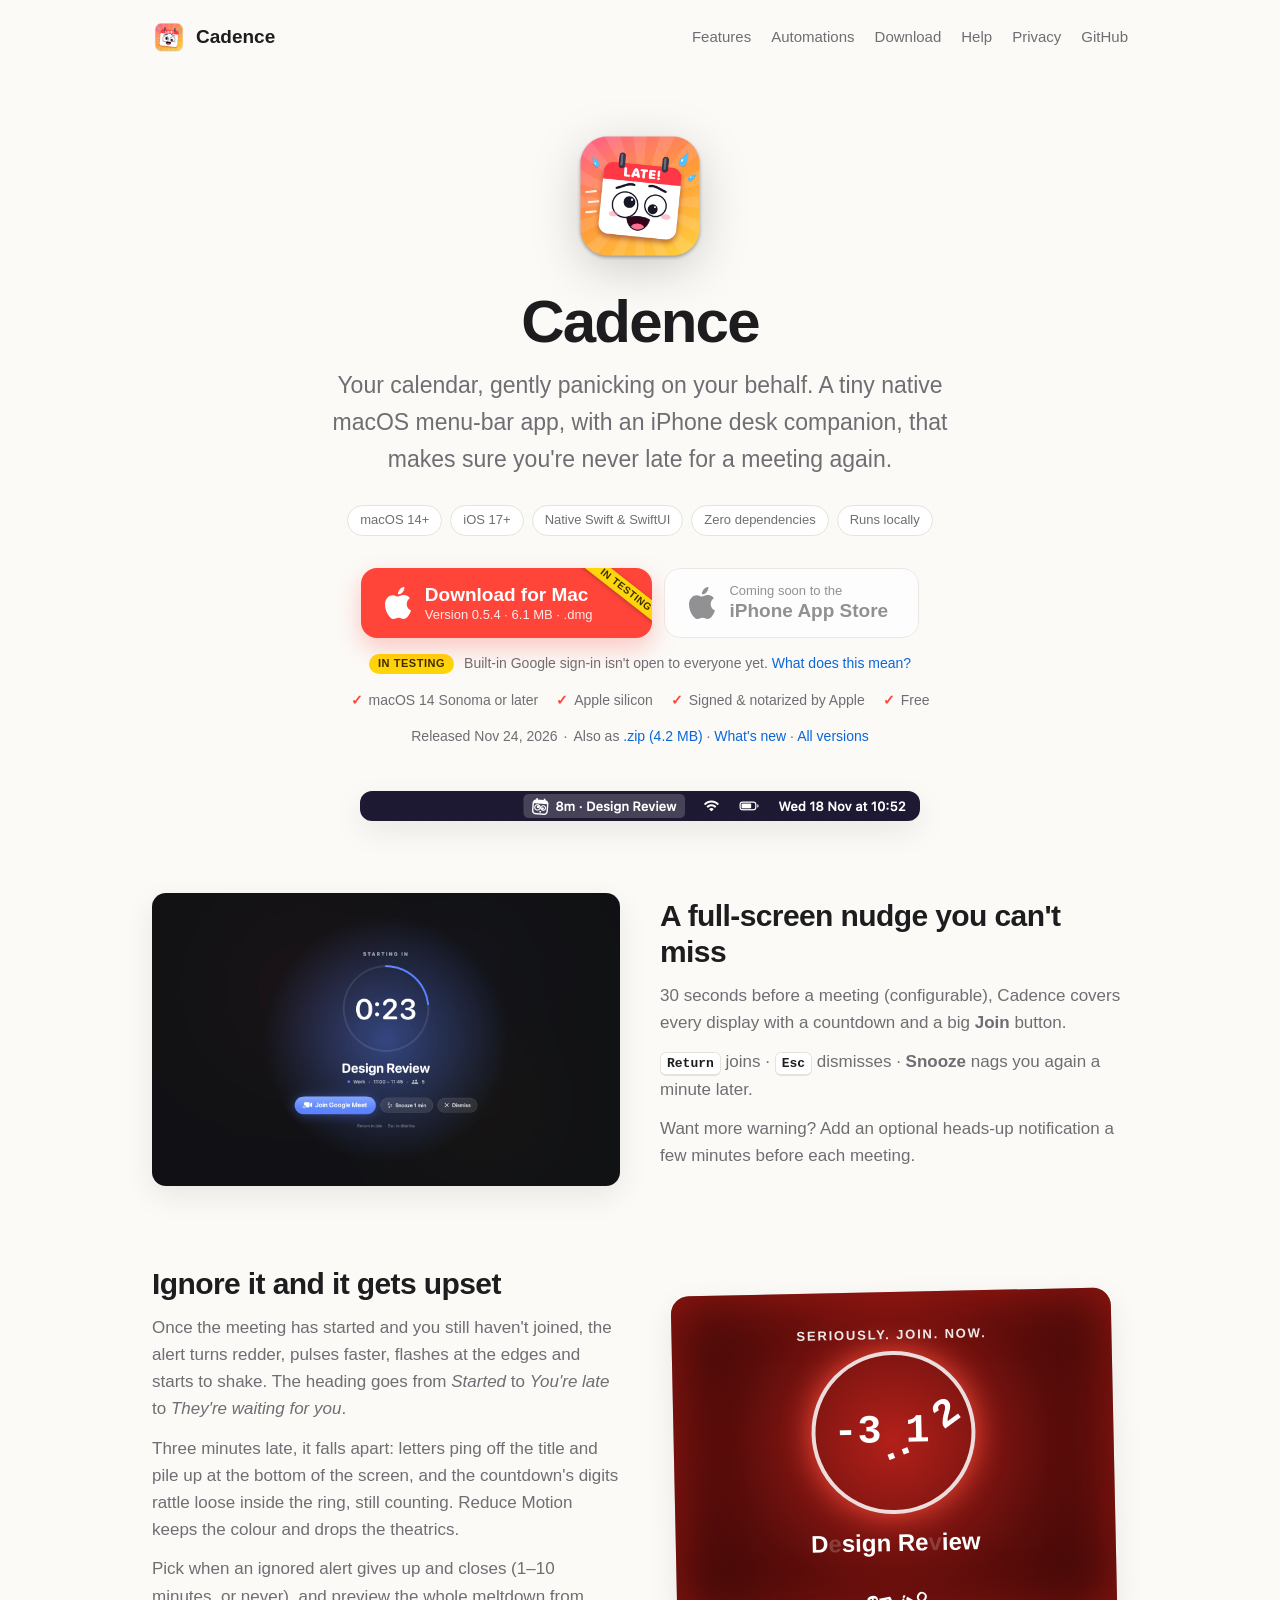
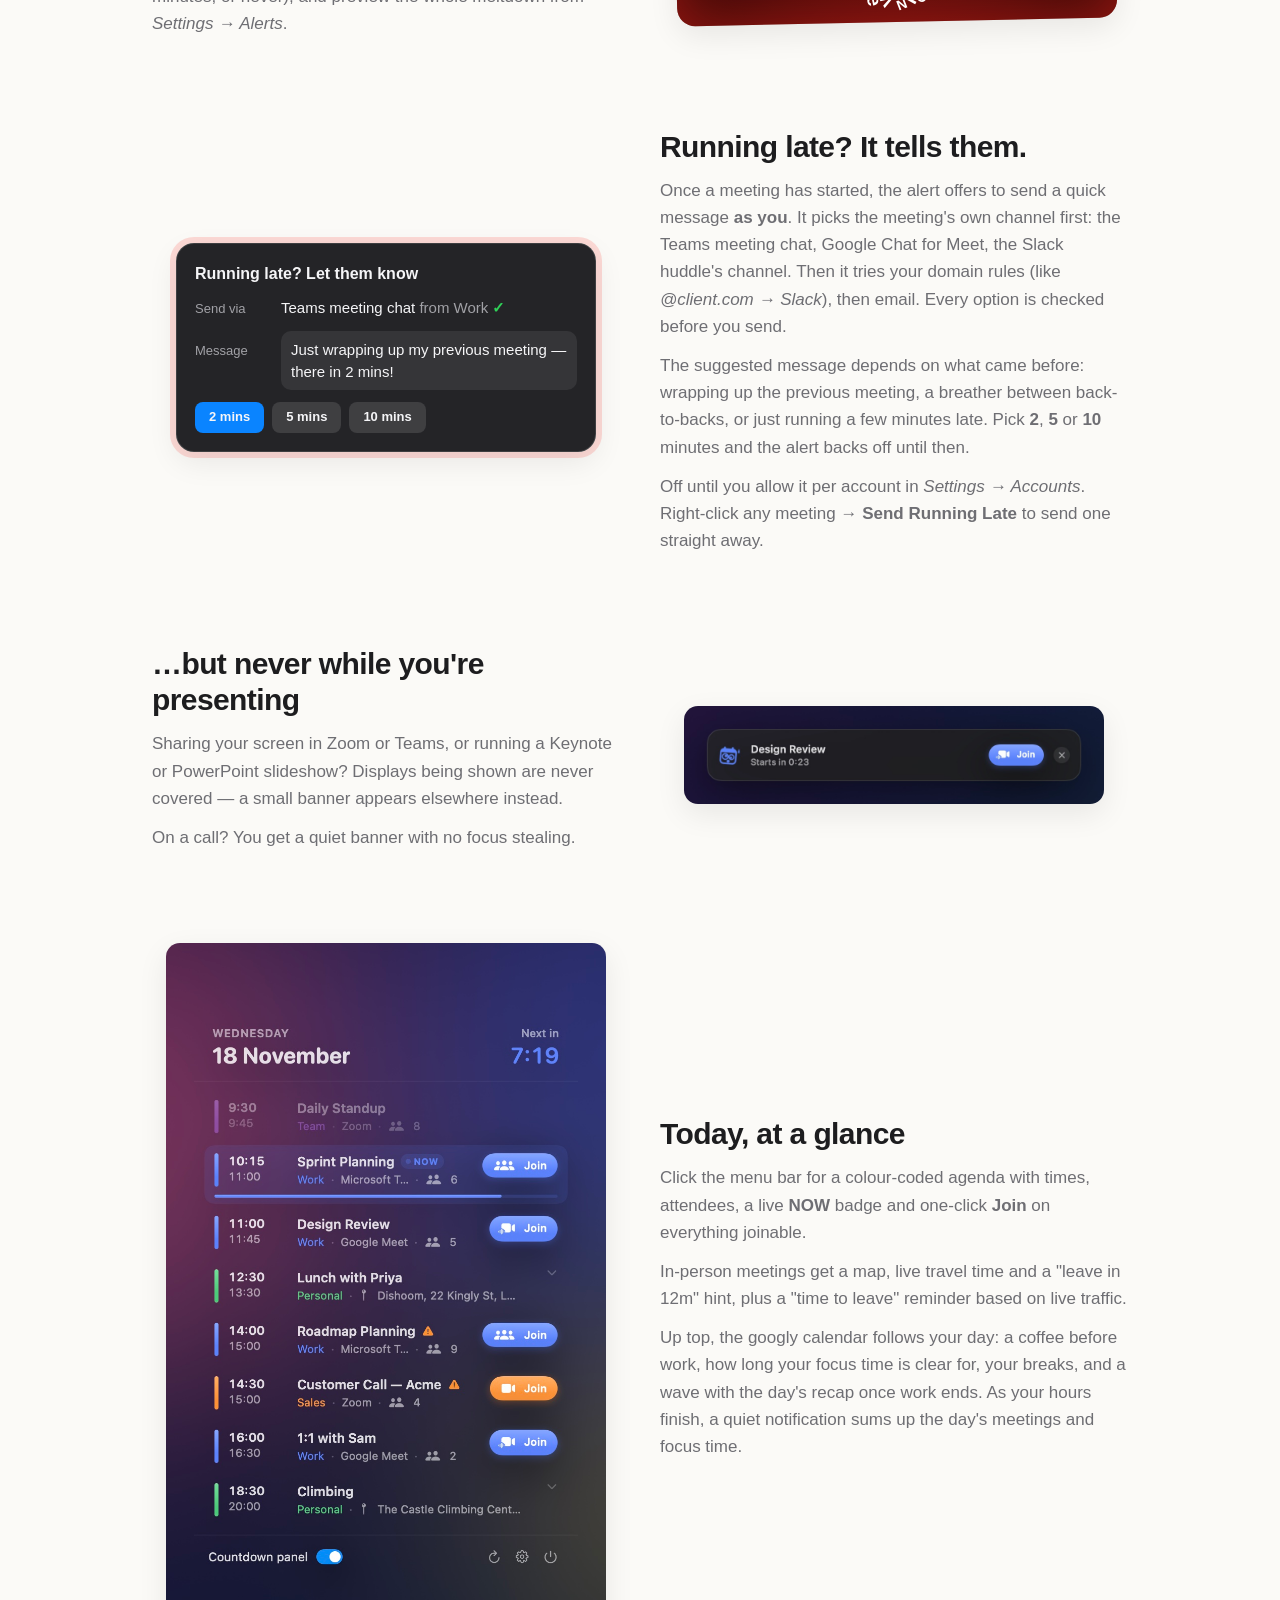
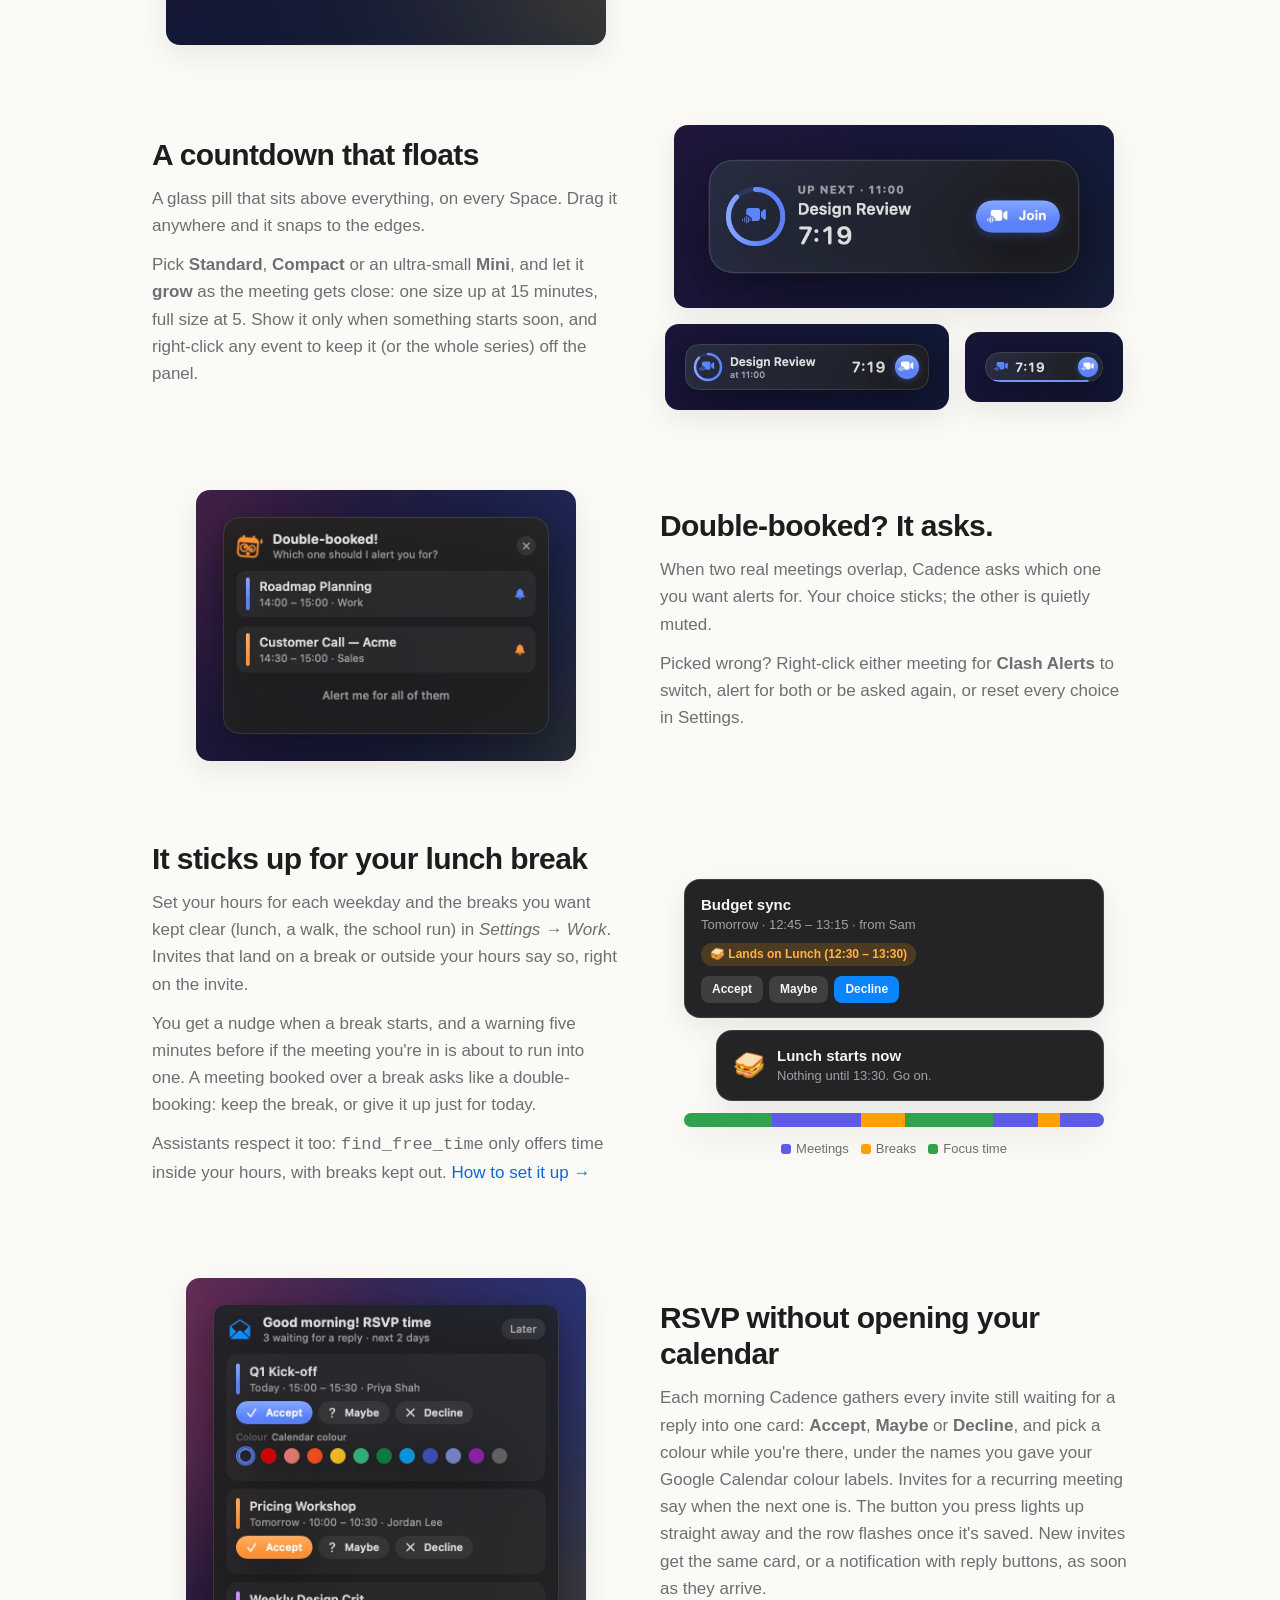
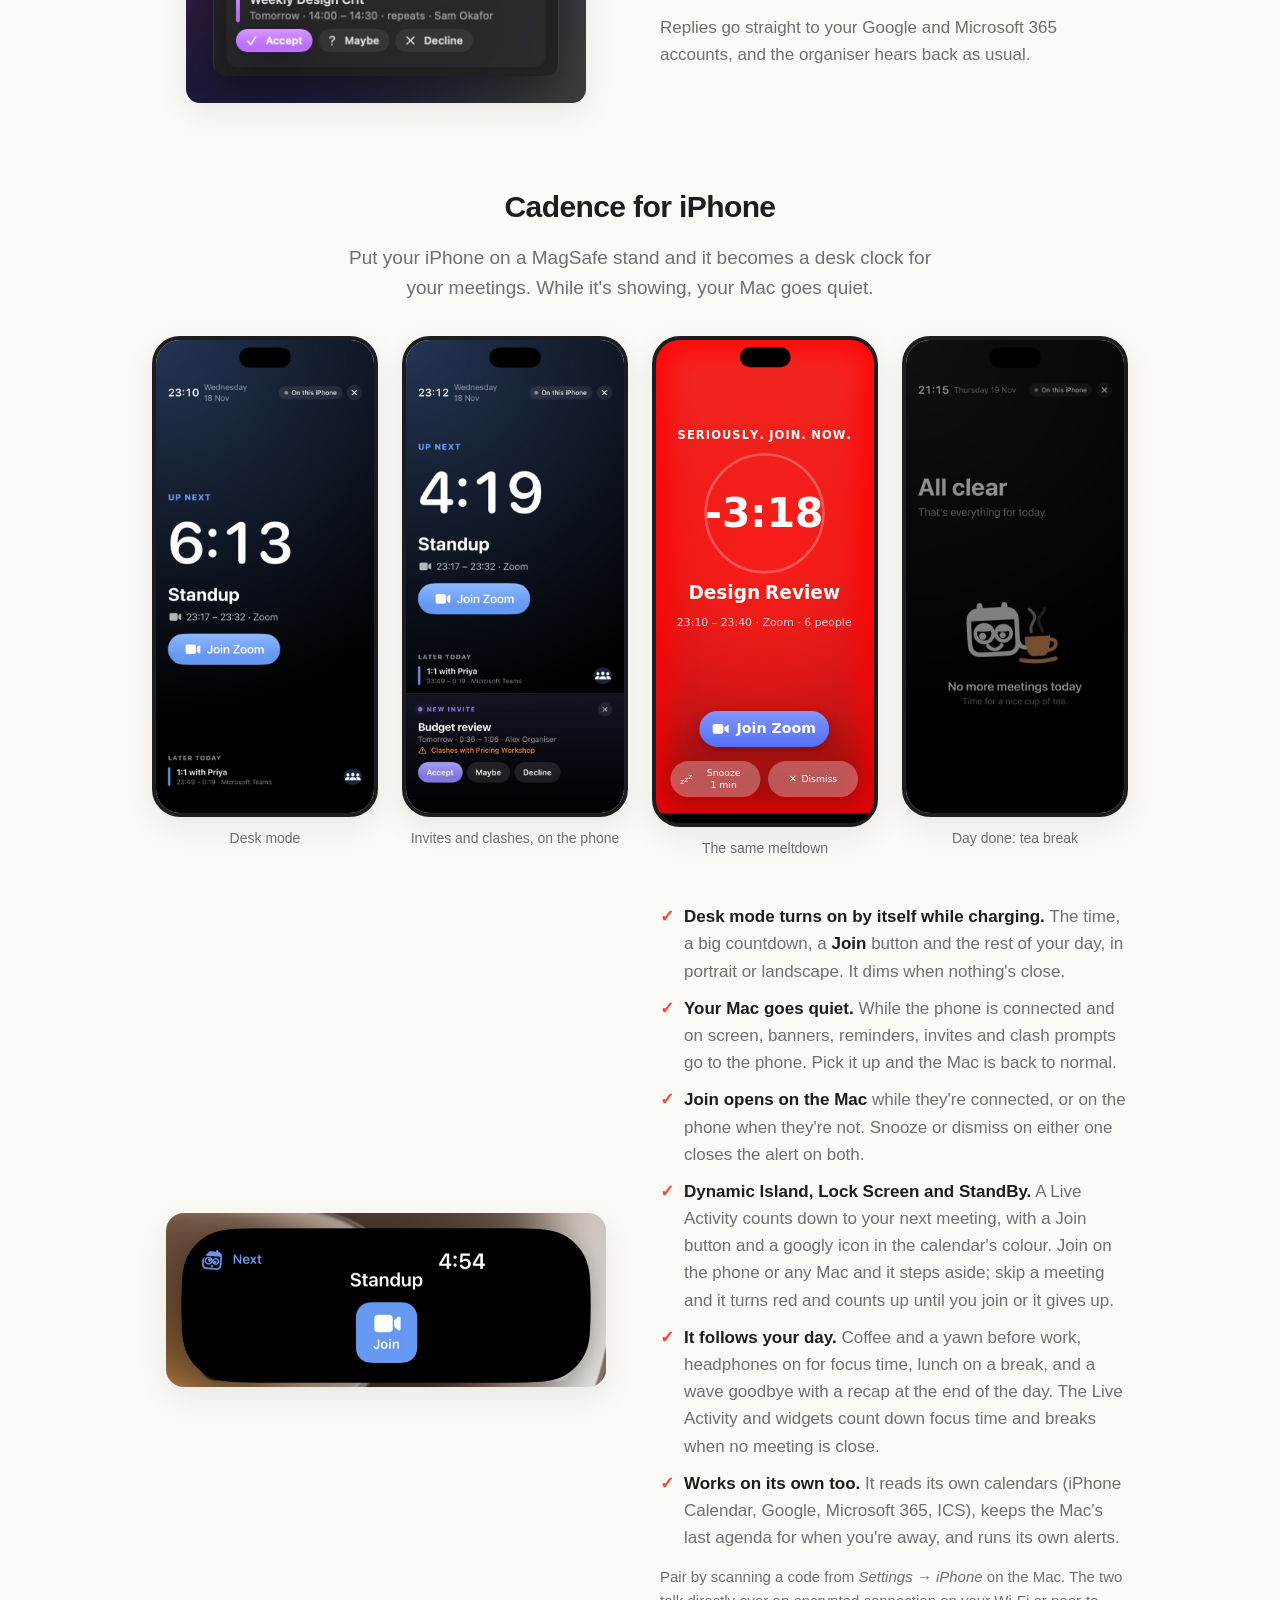
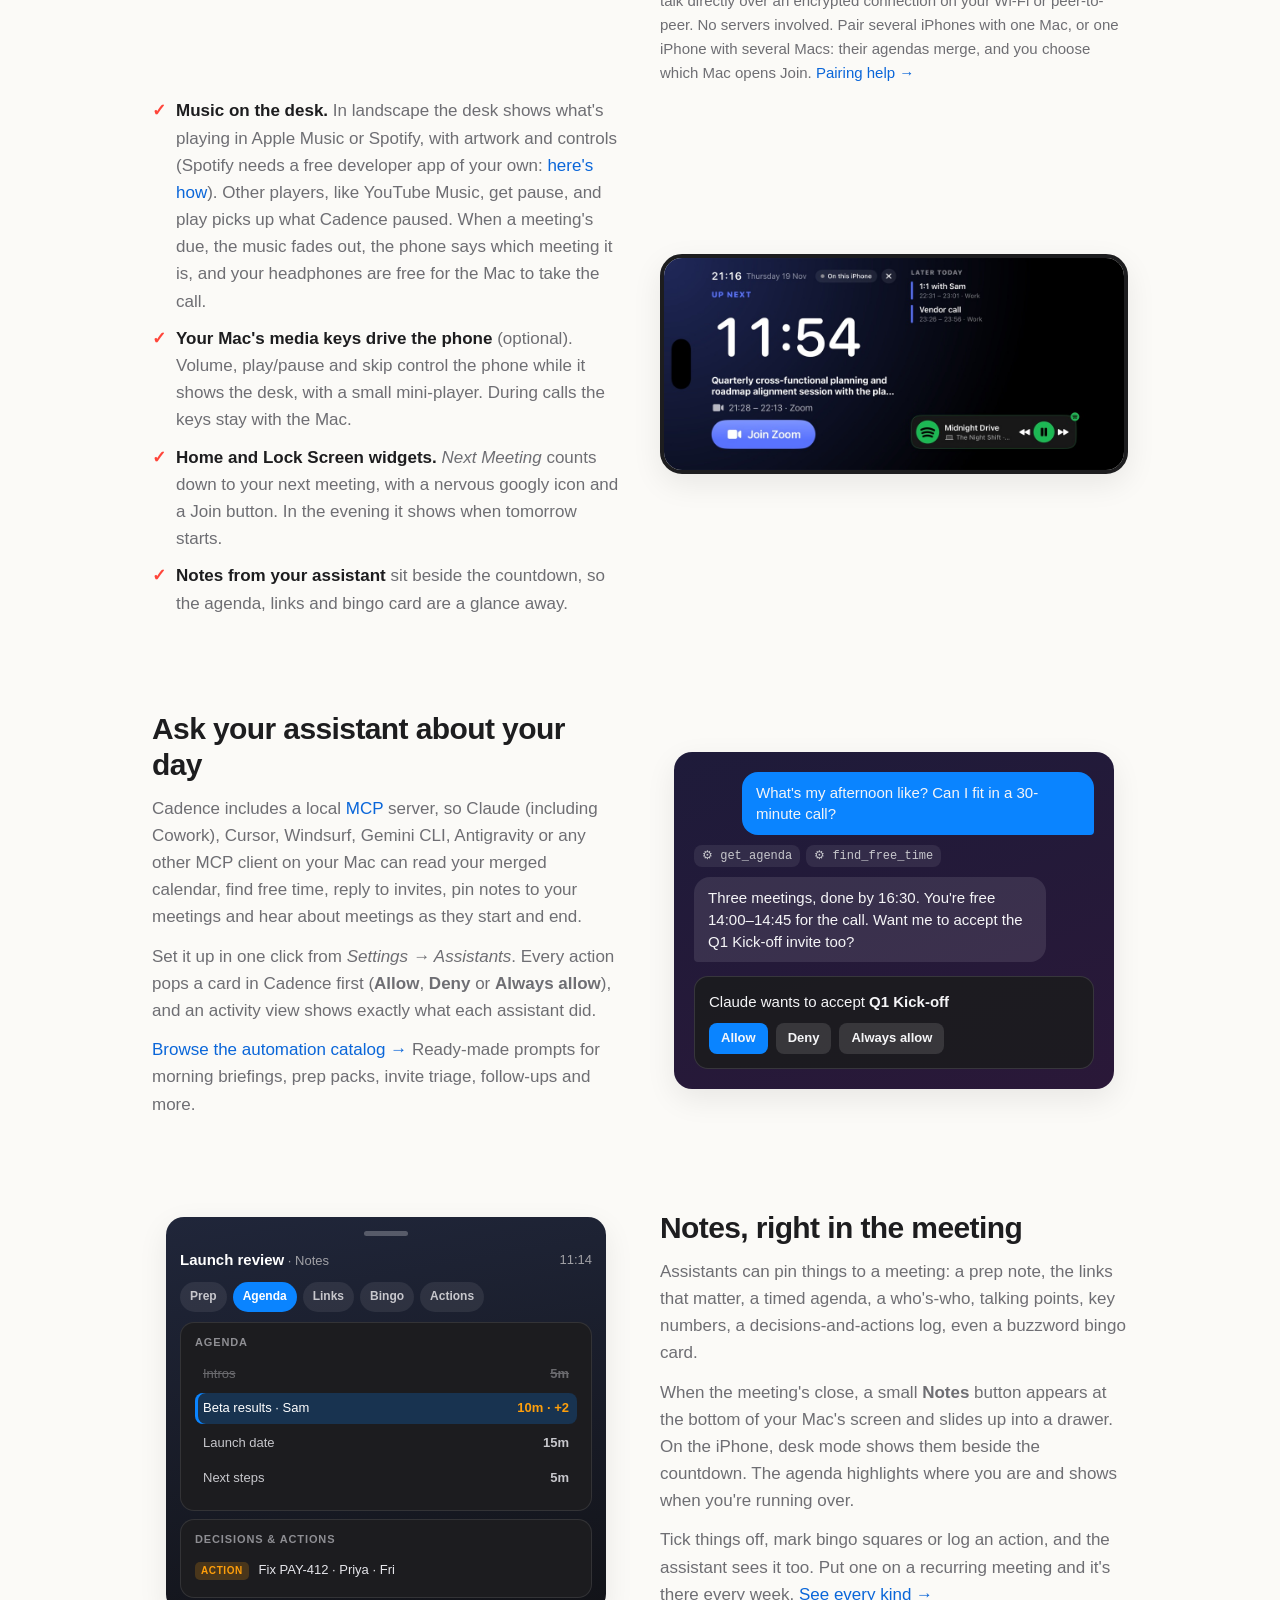
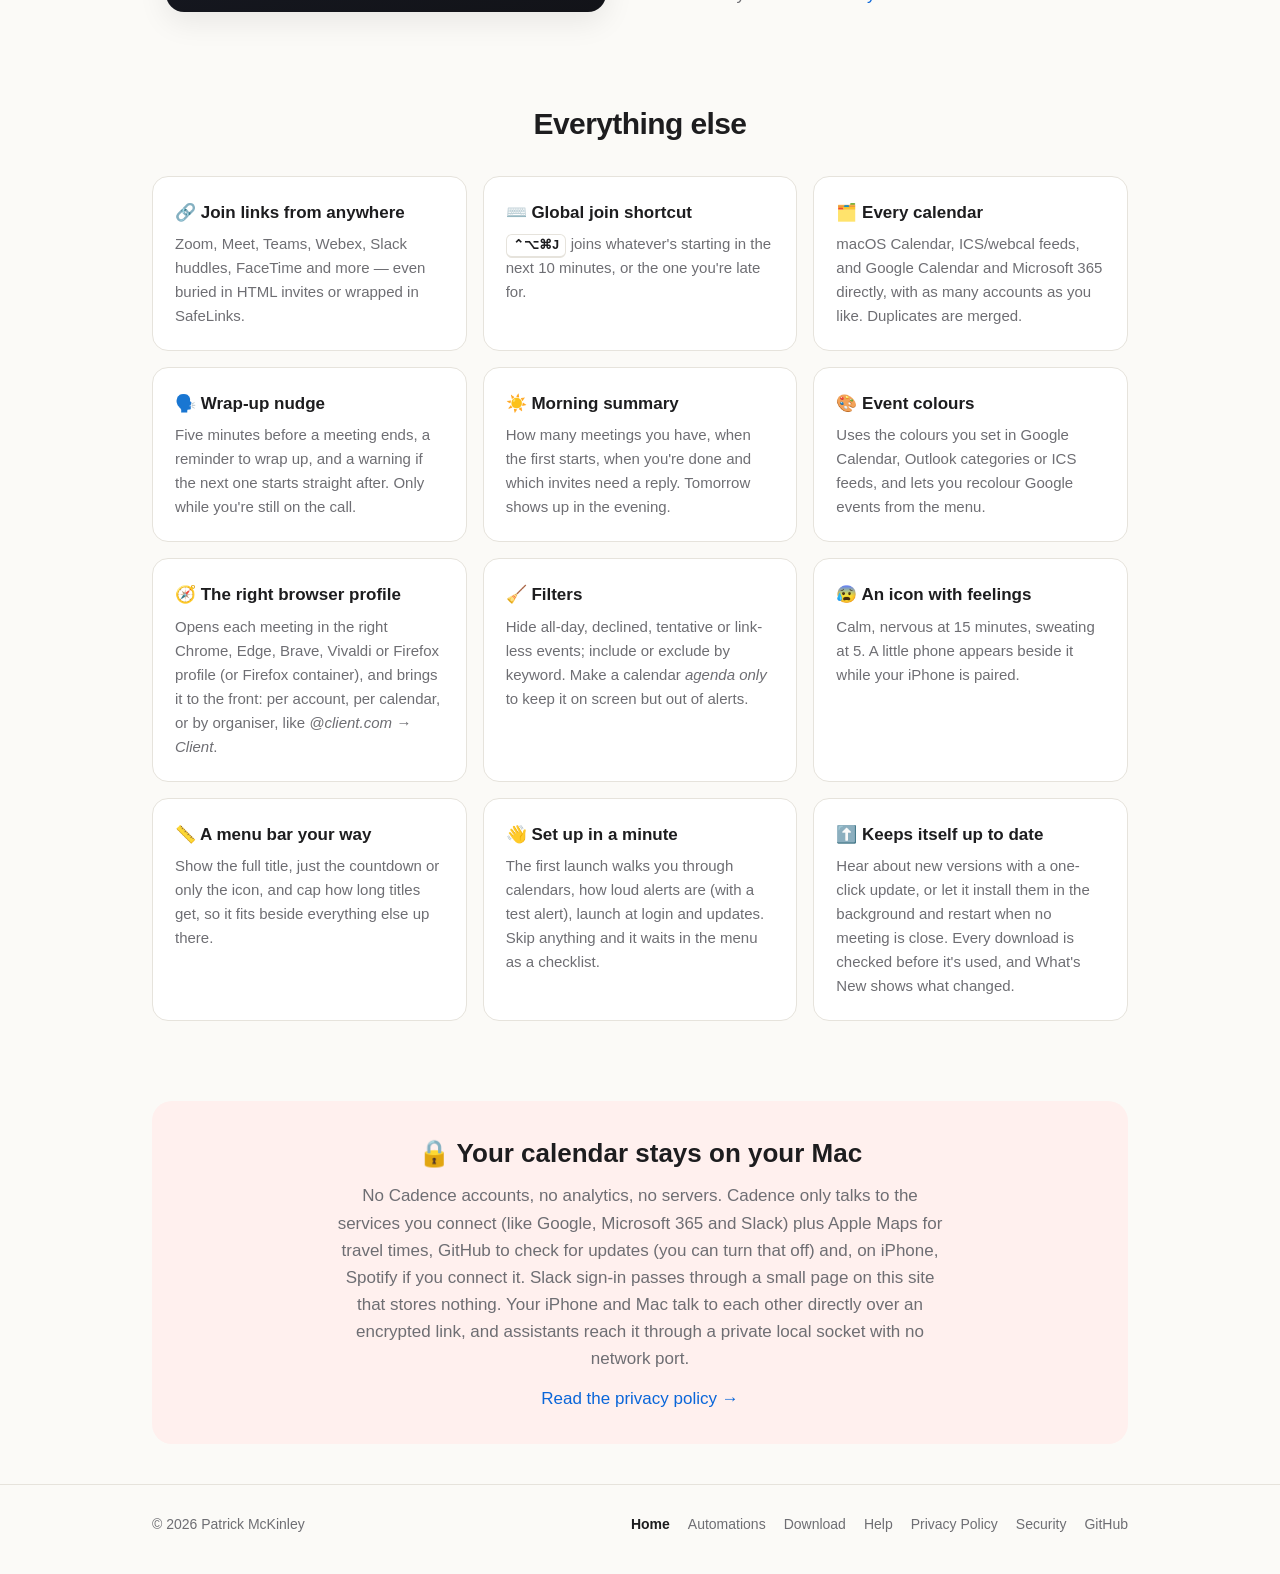
==== commit e95b2f09: "Update downloads for v0.5.4" ====
--- a/index.html
+++ b/index.html
@@ -55,9 +55,9 @@
       </div>
       <div class="download-card" data-download-card>
         <div class="download-buttons">
-        <a class="download-btn" data-dl-primary href="https://github.com/lilmuckers/calendar-cadence/releases/download/v0.5.3/Cadence-0.5.3.dmg">
+        <a class="download-btn" data-dl-primary href="https://github.com/lilmuckers/calendar-cadence/releases/download/v0.5.4/Cadence-0.5.4.dmg">
           <svg class="apple" viewBox="0 0 814 1000" aria-hidden="true"><path fill="currentColor" d="M788 341c-6 4-108 62-108 190 0 149 131 202 135 203-1 3-21 72-69 142-43 62-88 124-156 124s-86-40-165-40c-77 0-104 41-166 41s-106-57-156-127C45 791 0 666 0 547c0-191 124-292 246-292 65 0 119 43 160 43 39 0 100-45 174-45 28 0 129 2 196 97zM555 157c31-37 53-88 53-139 0-7-1-14-2-20-50 2-110 34-146 76-28 32-55 83-55 135 0 8 1 16 2 18 3 1 9 2 14 2 45 0 102-30 134-72z"/></svg>
-          <span class="download-label"><strong>Download for Mac</strong><small><span data-dl-version>Version 0.5.3</span> · <span data-dl-size>6.1 MB · .dmg</span></small></span>
+          <span class="download-label"><strong>Download for Mac</strong><small><span data-dl-version>Version 0.5.4</span> · <span data-dl-size>6.1 MB · .dmg</span></small></span>
           <span class="sash" aria-hidden="true">In testing</span>
         </a>
         <span class="download-btn soon" role="img" aria-label="Coming soon to the iPhone App Store">
@@ -72,7 +72,7 @@
           <li>Signed &amp; notarized by Apple</li>
           <li>Free</li>
         </ul>
-        <p class="download-more"><span data-dl-date>Released 24 Nov 2026</span><span class="sep" aria-hidden="true"></span>Also as <a data-dl-zip href="https://github.com/lilmuckers/calendar-cadence/releases/download/v0.5.3/Cadence-0.5.3.zip">.zip (4.2 MB)</a> · <a data-dl-notes href="https://github.com/lilmuckers/calendar-cadence/releases/tag/v0.5.3">What's new</a> · <a href="downloads.html">All versions</a></p>
+        <p class="download-more"><span data-dl-date>Released 24 Nov 2026</span><span class="sep" aria-hidden="true"></span>Also as <a data-dl-zip href="https://github.com/lilmuckers/calendar-cadence/releases/download/v0.5.4/Cadence-0.5.4.zip">.zip (4.2 MB)</a> · <a data-dl-notes href="https://github.com/lilmuckers/calendar-cadence/releases/tag/v0.5.4">What's new</a> · <a href="downloads.html">All versions</a></p>
       </div>
       <img class="shot" src="assets/menubar.png" alt="Menu bar showing Cadence: 8m · Design Review">
     </div>
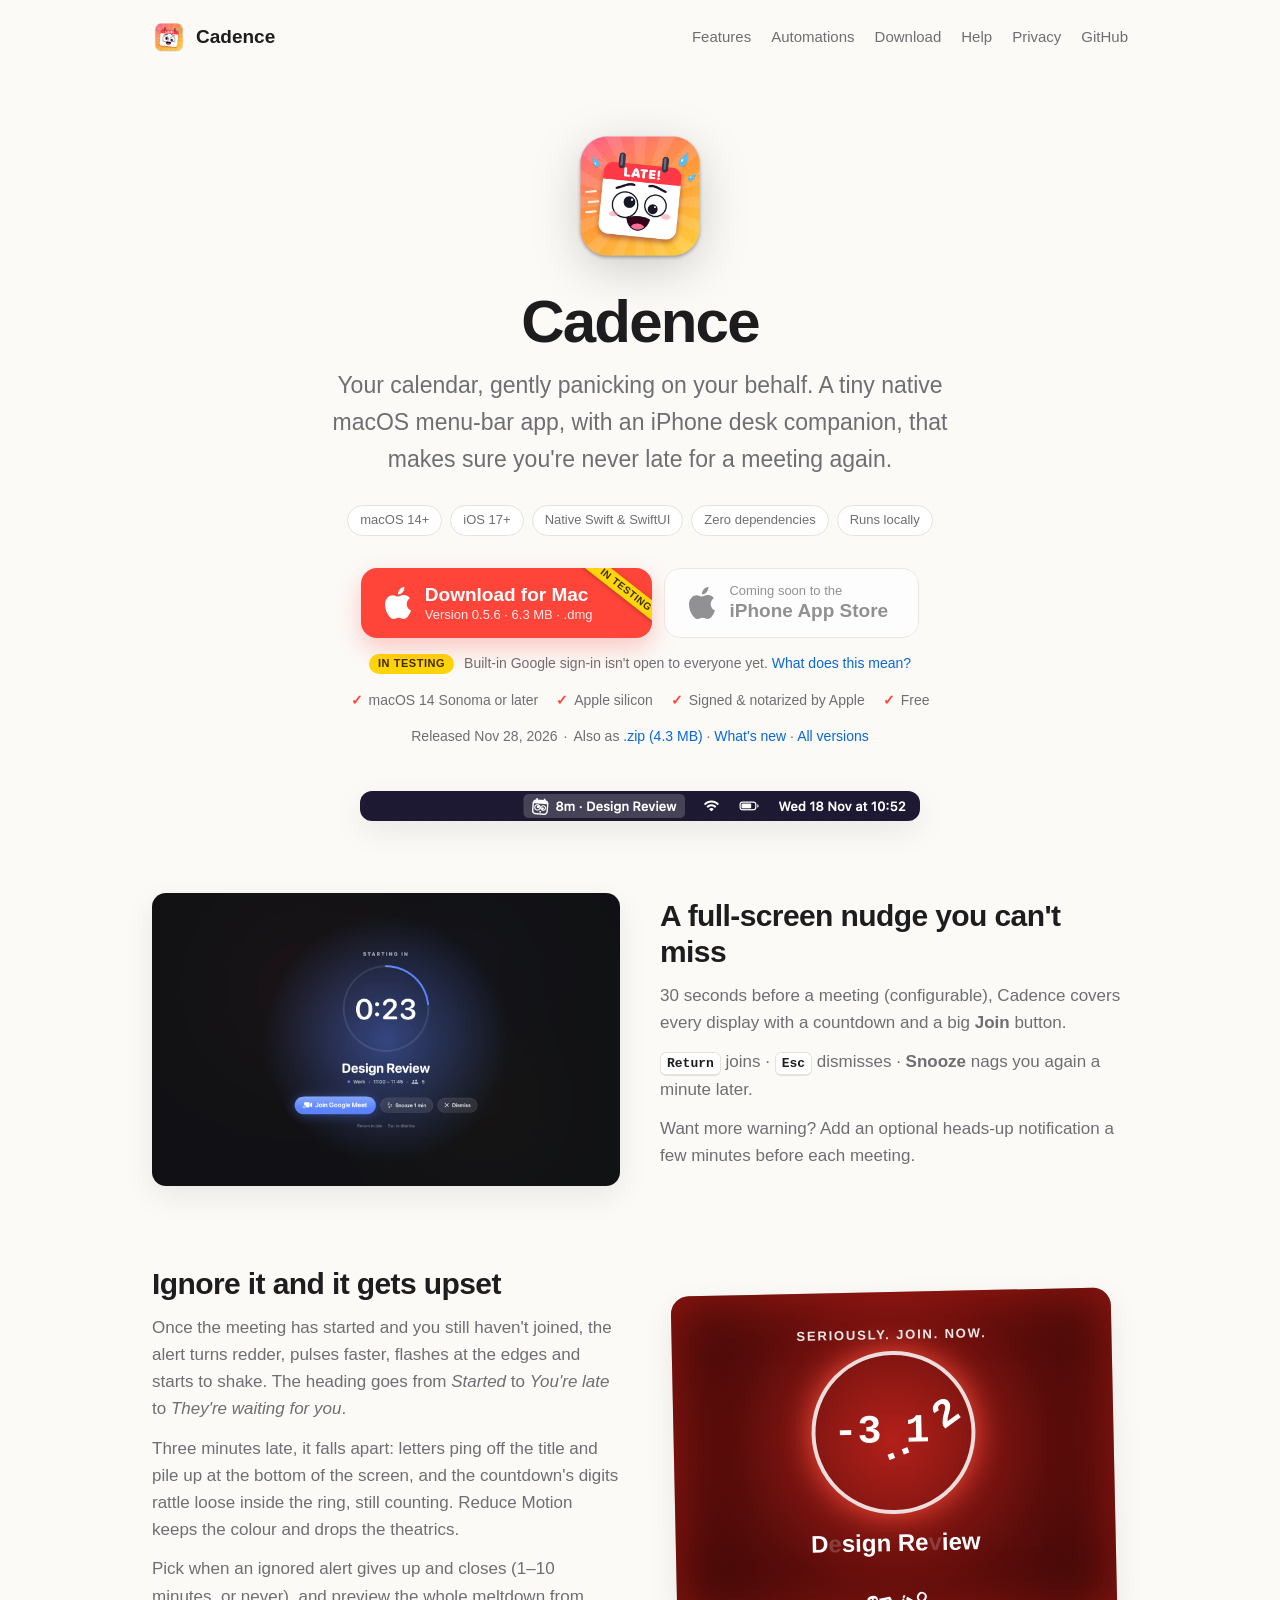
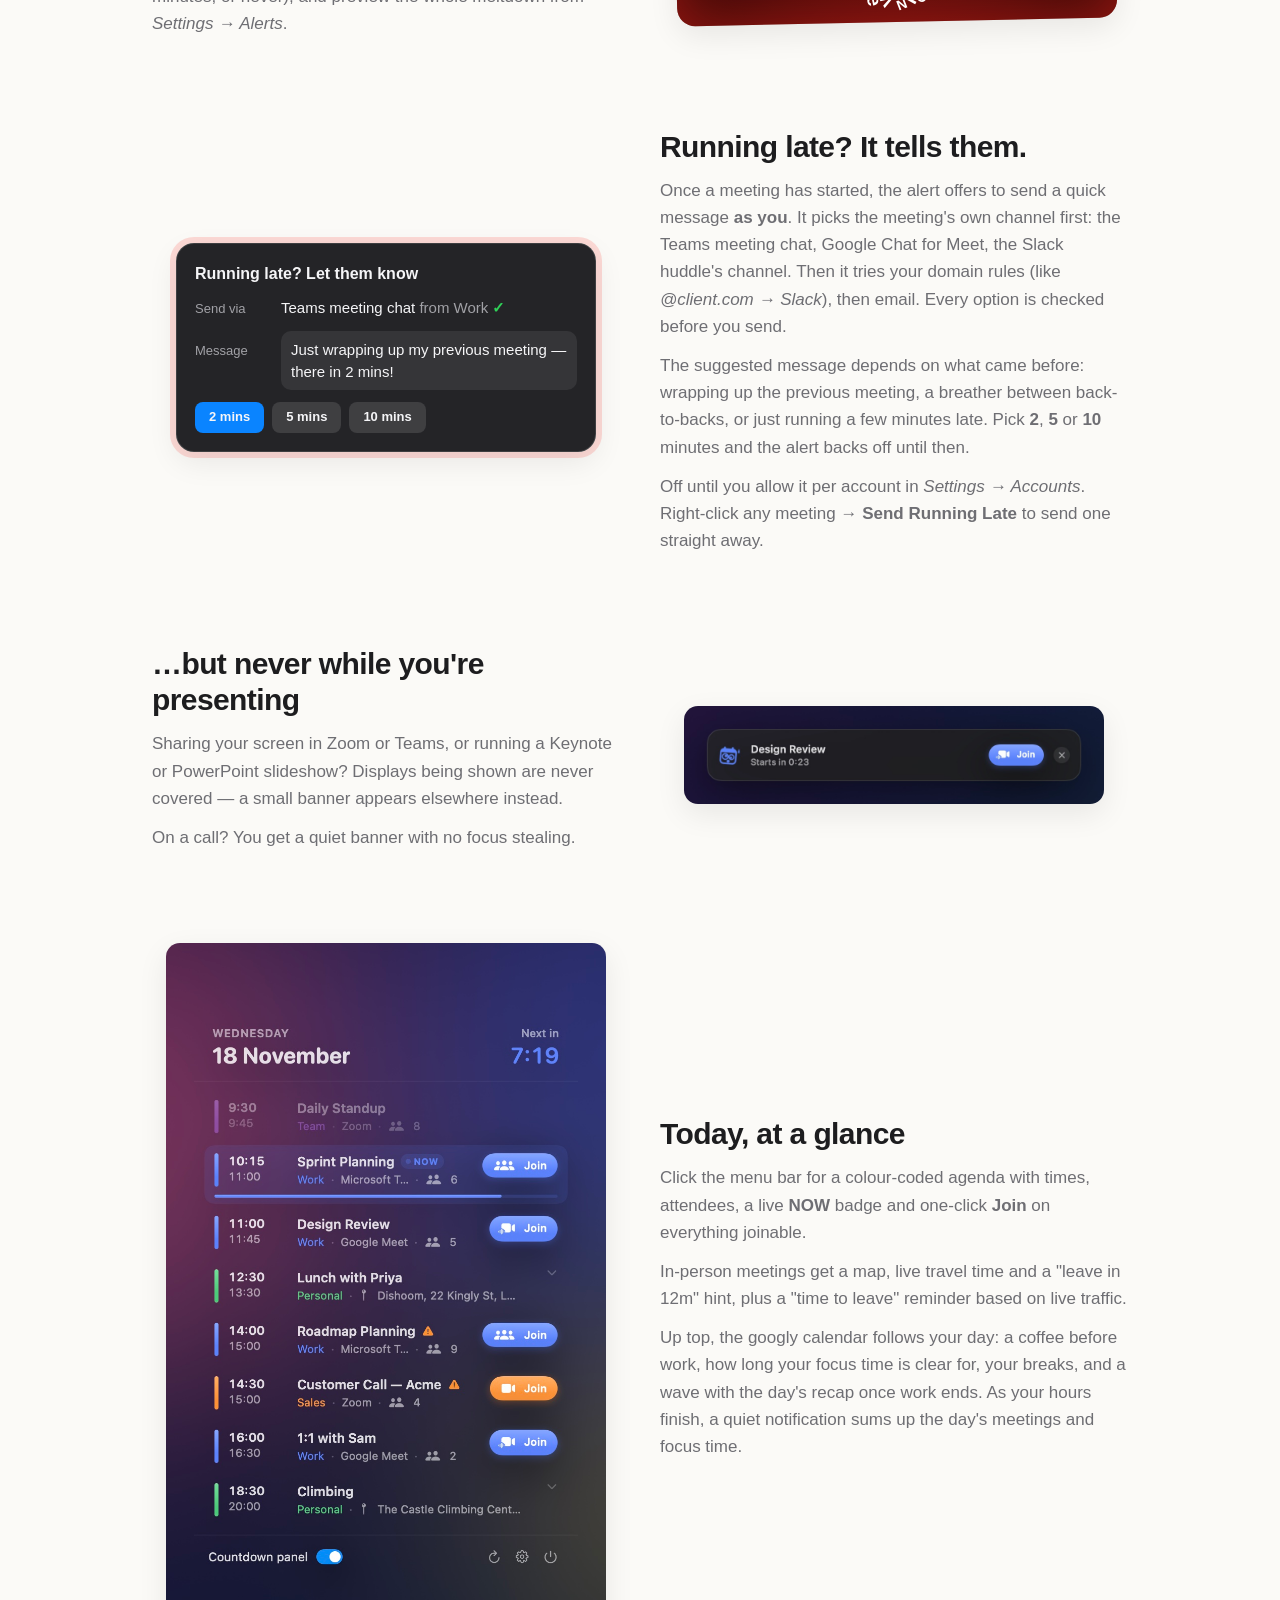
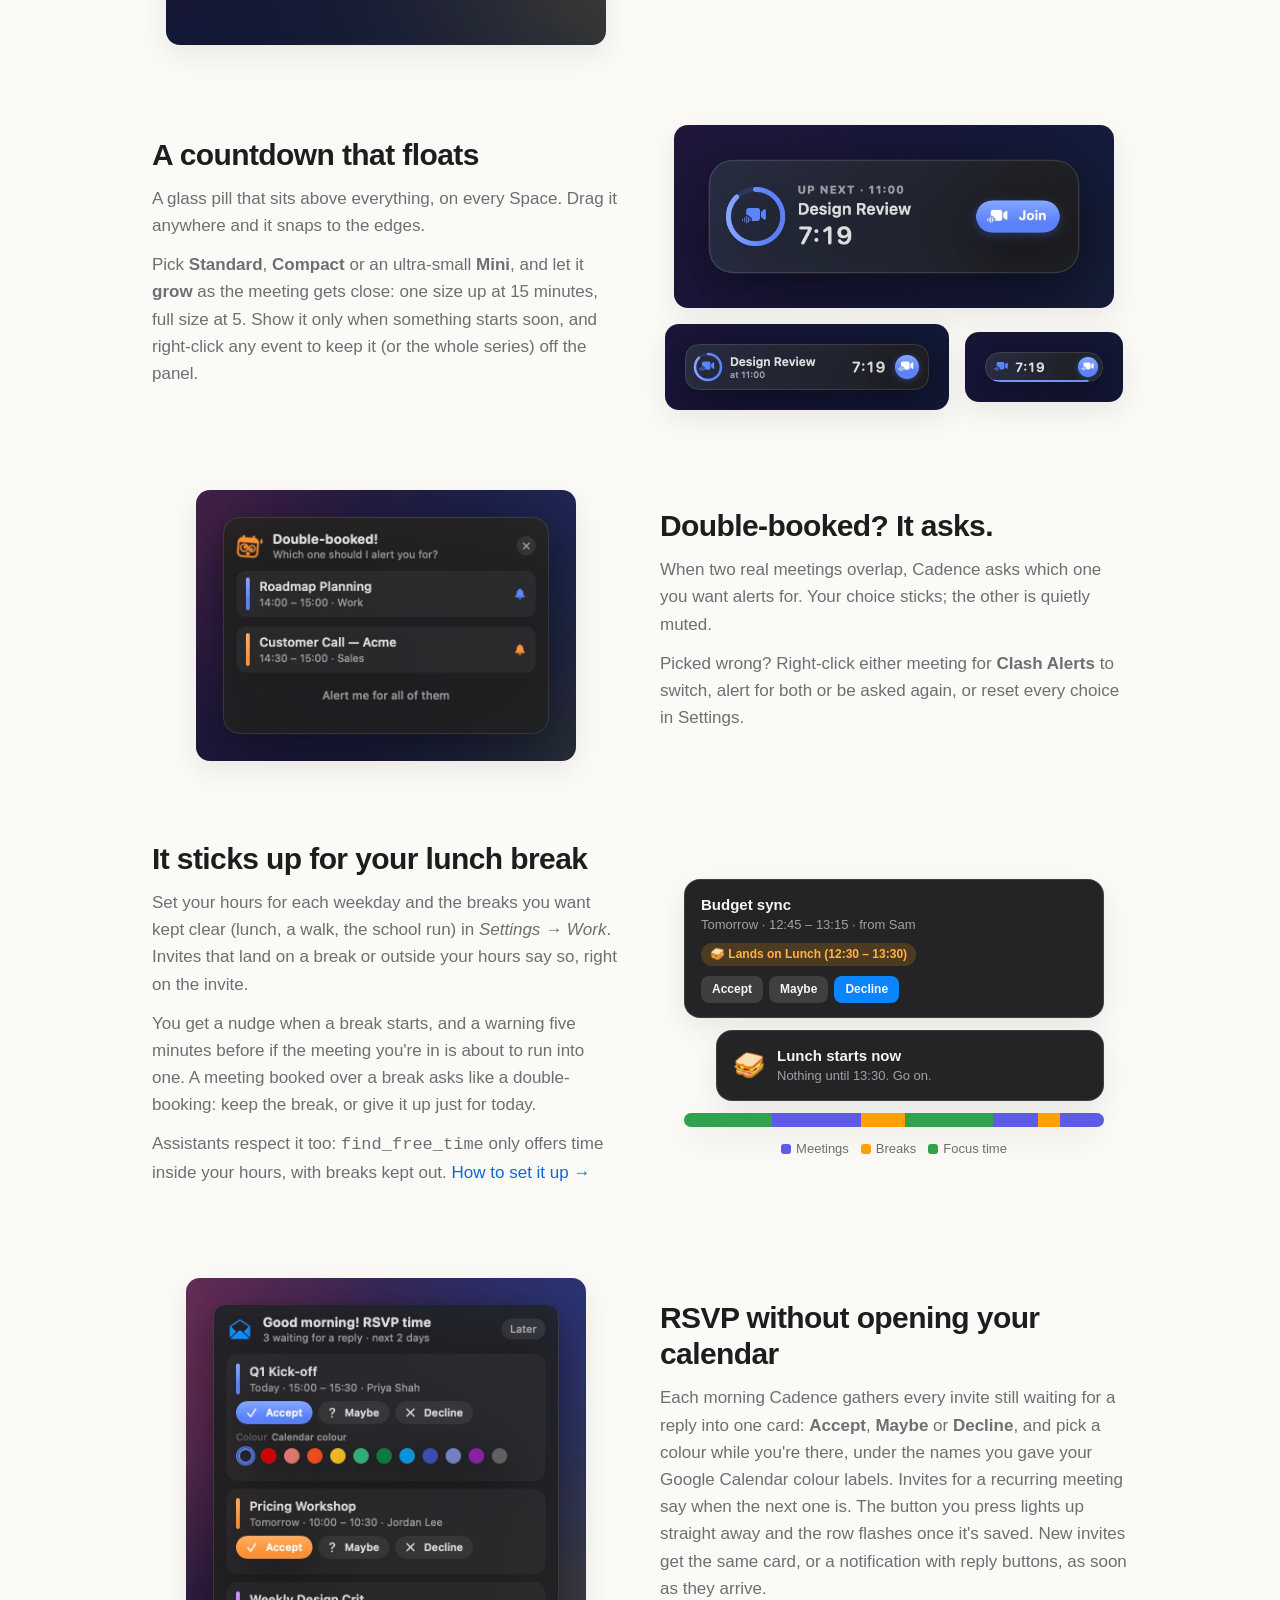
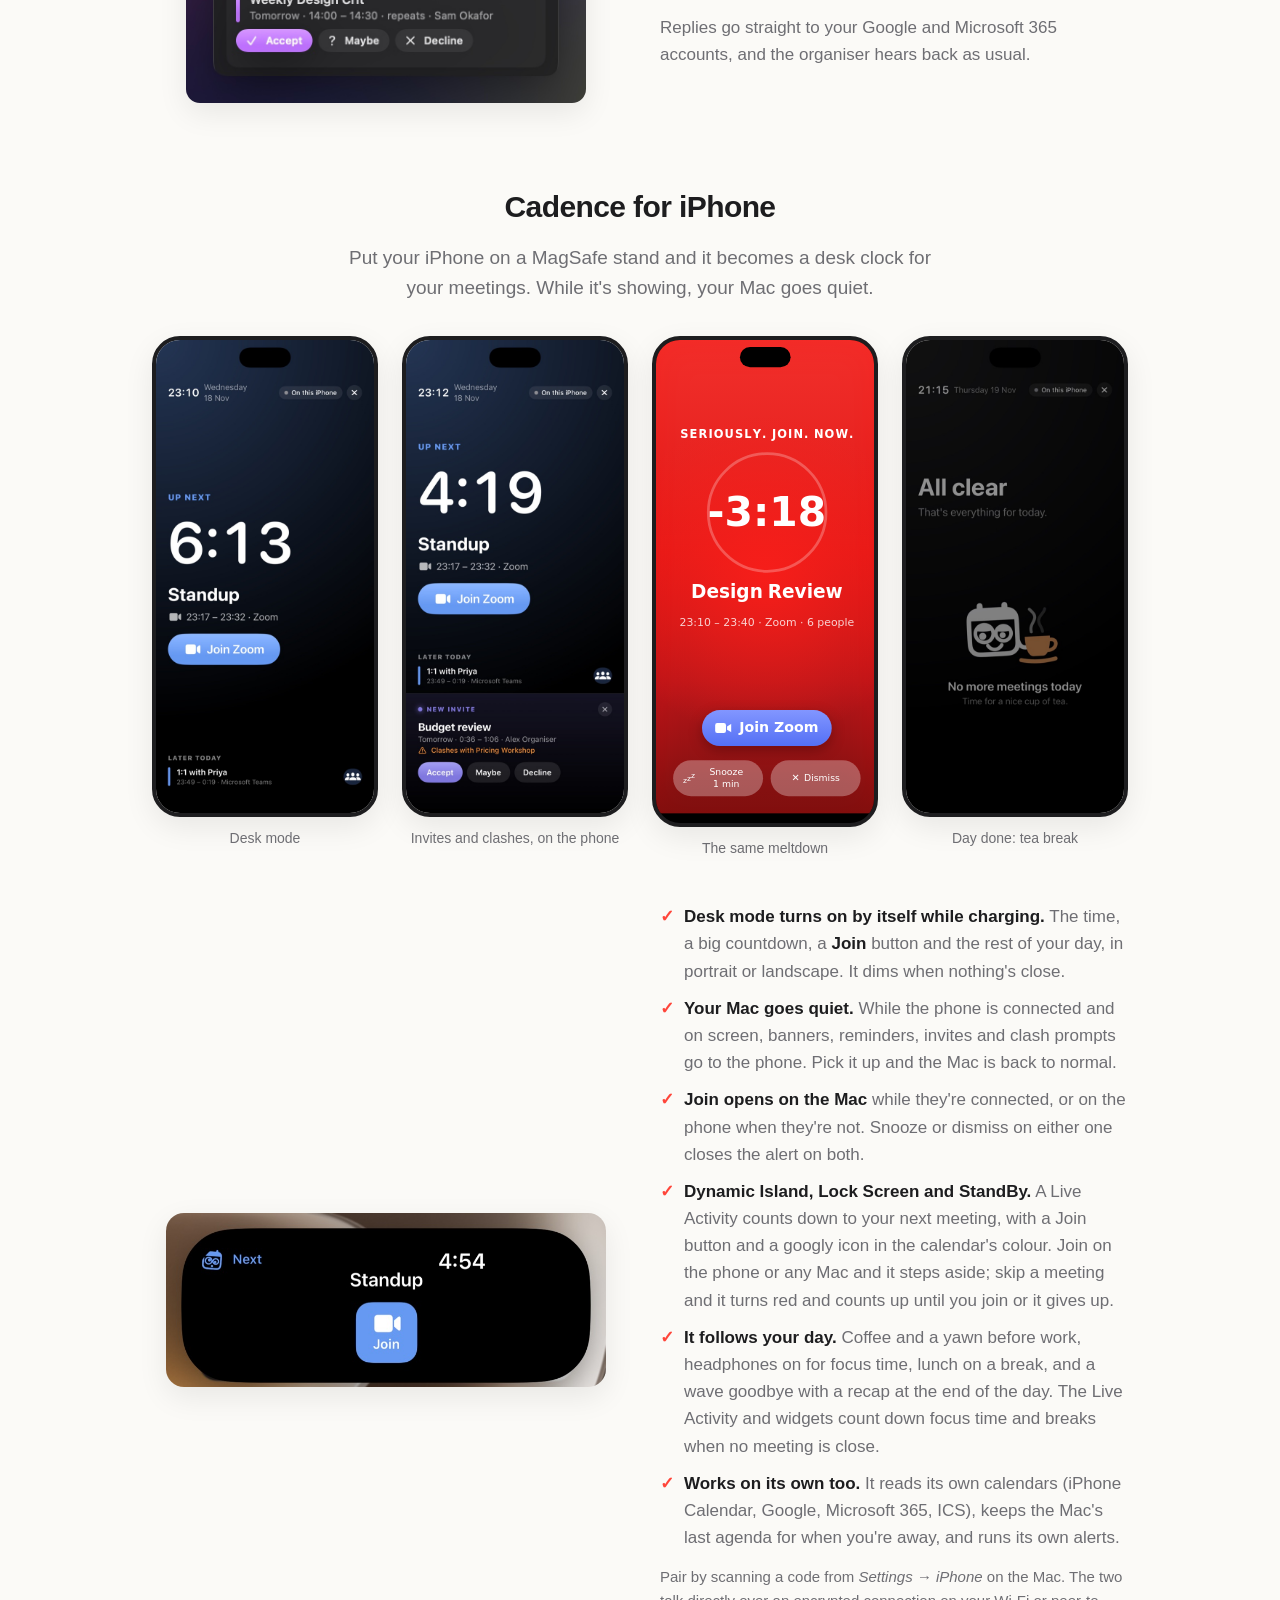
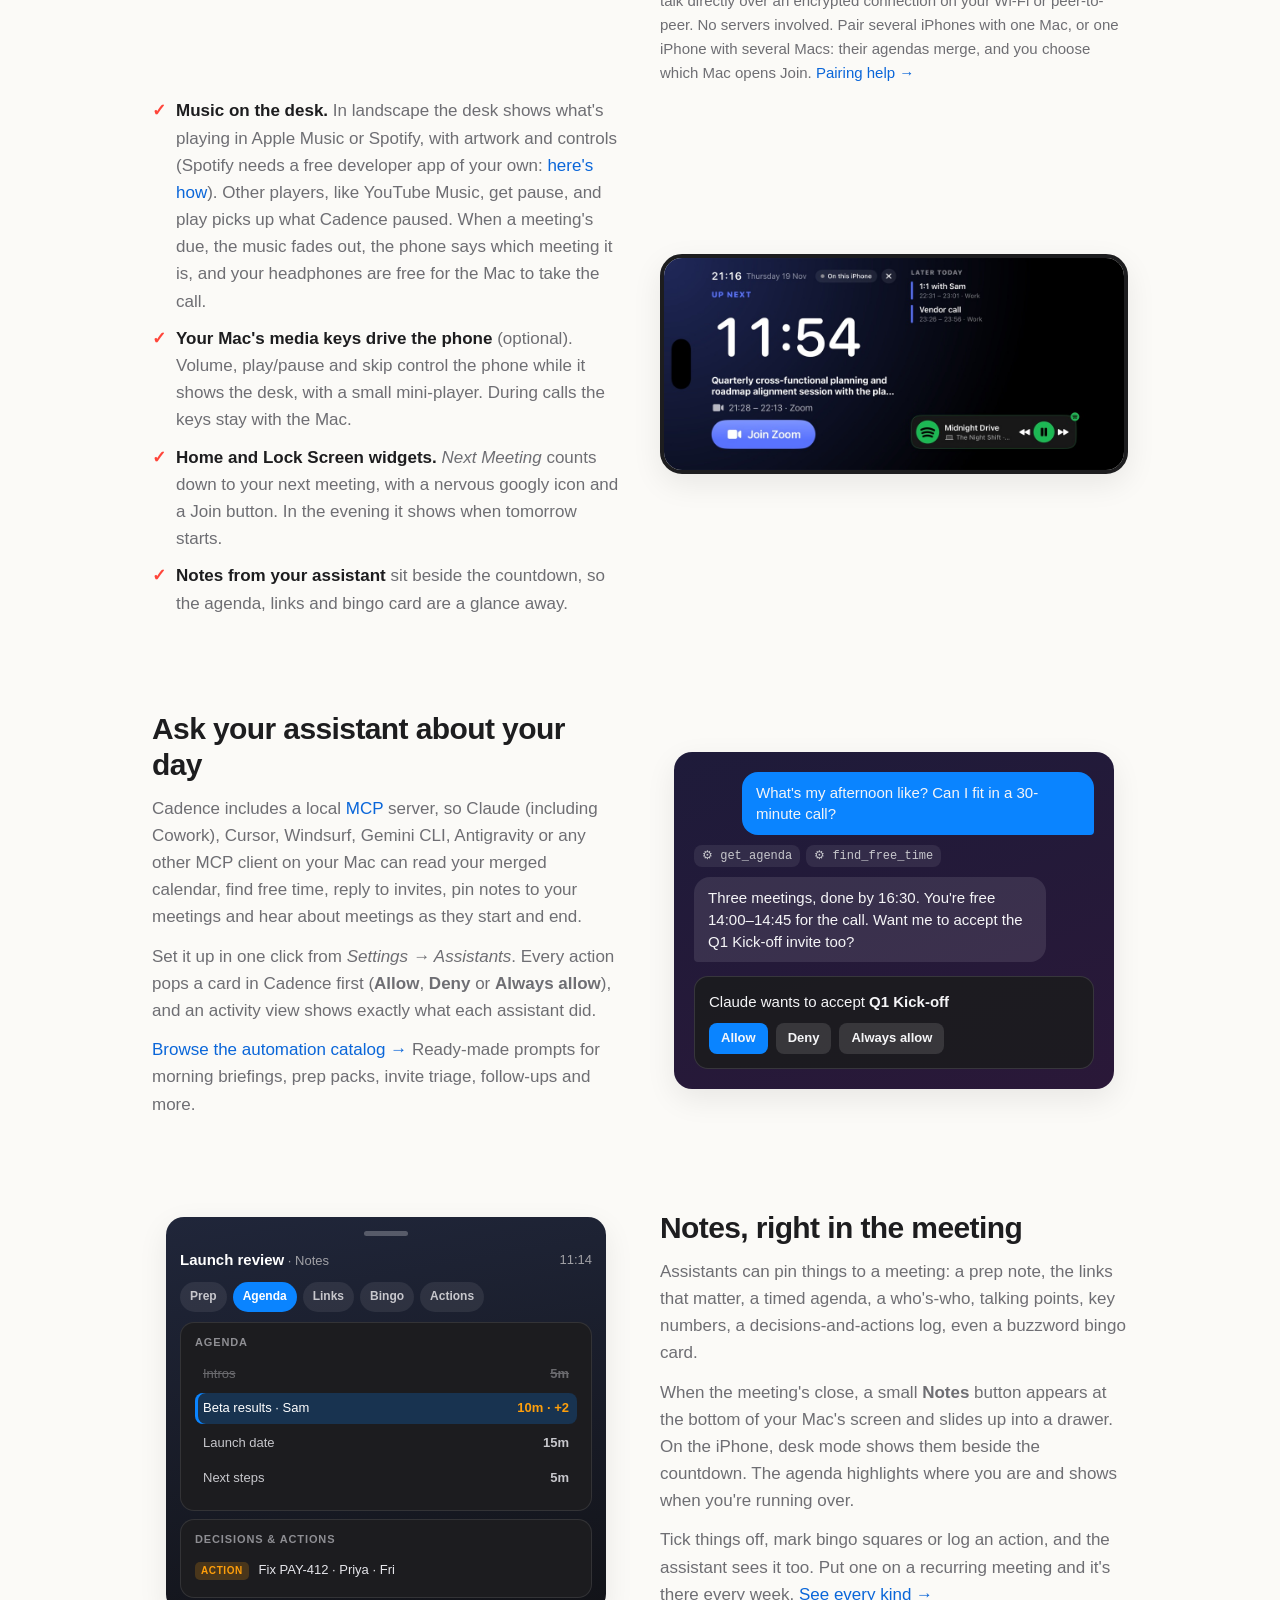
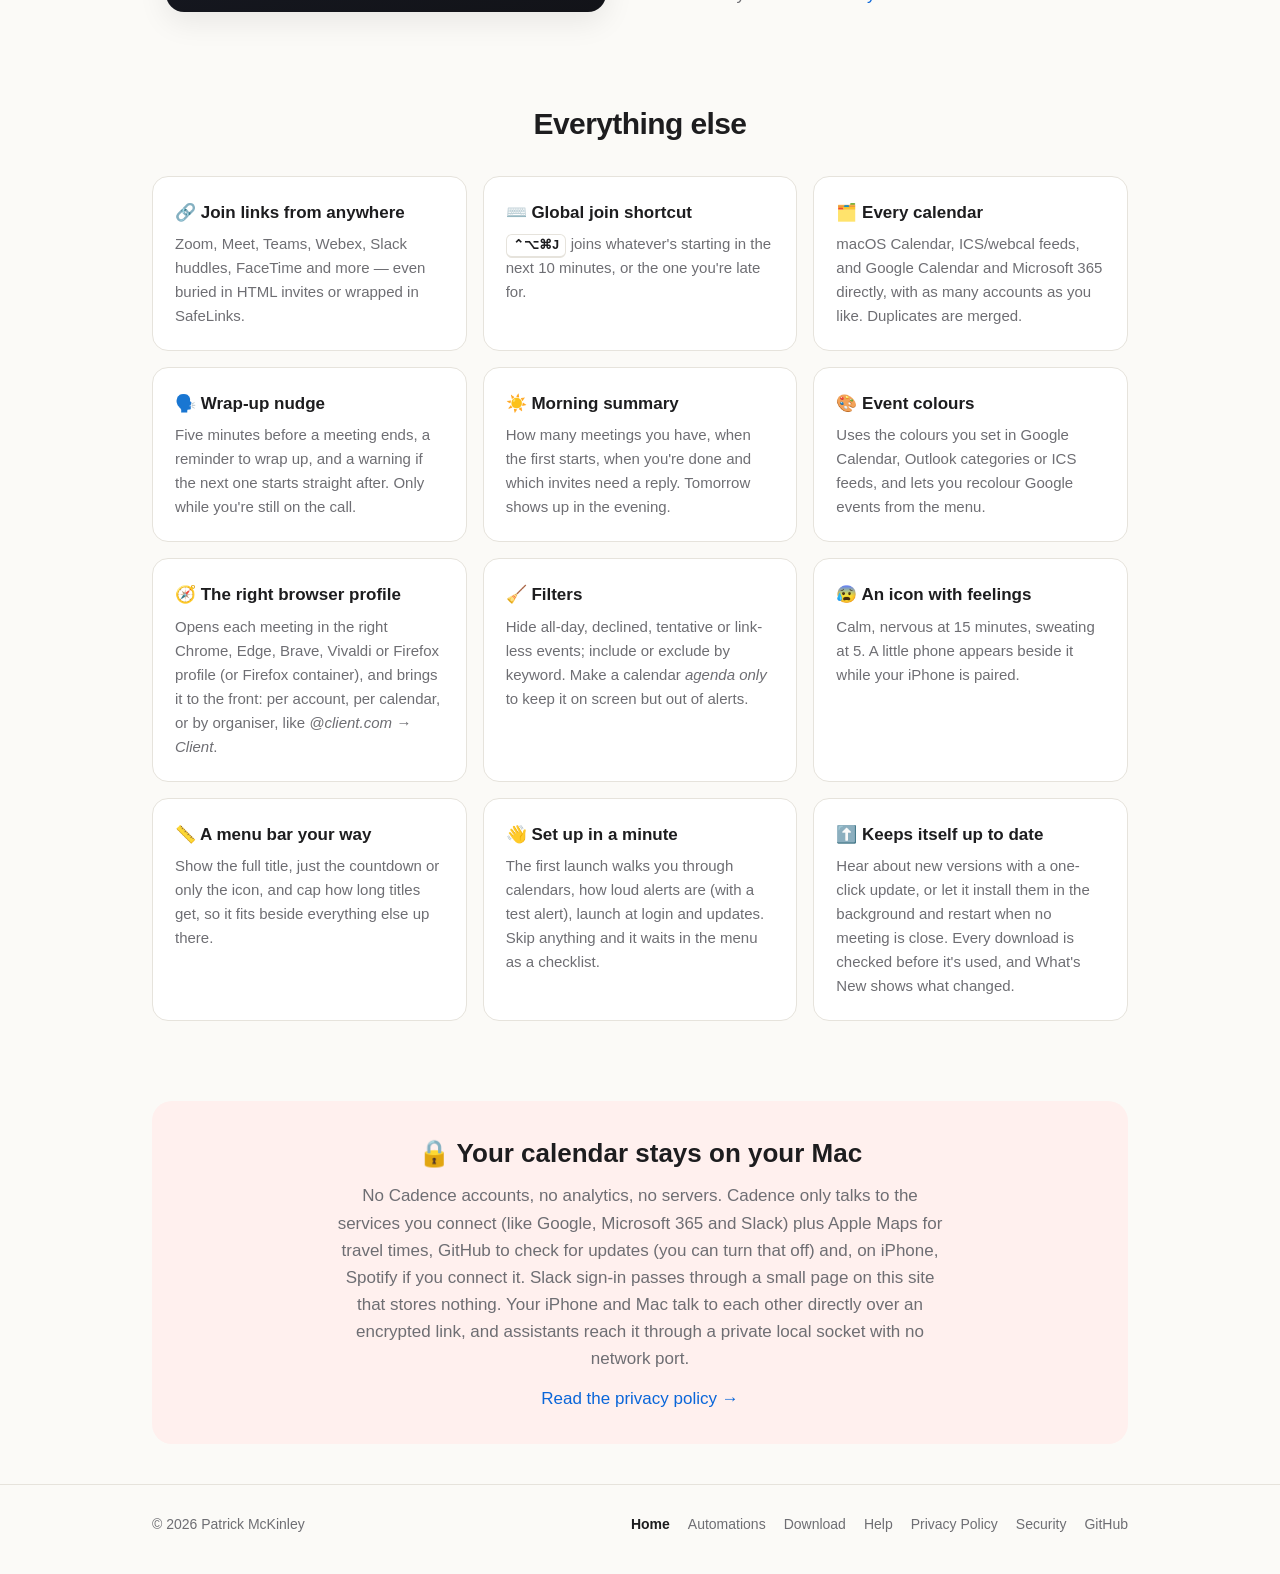
==== commit 0d9d081c: "Update downloads for v0.5.6" ====
--- a/index.html
+++ b/index.html
@@ -55,9 +55,9 @@
       </div>
       <div class="download-card" data-download-card>
         <div class="download-buttons">
-        <a class="download-btn" data-dl-primary href="https://github.com/lilmuckers/calendar-cadence/releases/download/v0.5.4/Cadence-0.5.4.dmg">
+        <a class="download-btn" data-dl-primary href="https://github.com/lilmuckers/calendar-cadence/releases/download/v0.5.6/Cadence-0.5.6.dmg">
           <svg class="apple" viewBox="0 0 814 1000" aria-hidden="true"><path fill="currentColor" d="M788 341c-6 4-108 62-108 190 0 149 131 202 135 203-1 3-21 72-69 142-43 62-88 124-156 124s-86-40-165-40c-77 0-104 41-166 41s-106-57-156-127C45 791 0 666 0 547c0-191 124-292 246-292 65 0 119 43 160 43 39 0 100-45 174-45 28 0 129 2 196 97zM555 157c31-37 53-88 53-139 0-7-1-14-2-20-50 2-110 34-146 76-28 32-55 83-55 135 0 8 1 16 2 18 3 1 9 2 14 2 45 0 102-30 134-72z"/></svg>
-          <span class="download-label"><strong>Download for Mac</strong><small><span data-dl-version>Version 0.5.4</span> · <span data-dl-size>6.1 MB · .dmg</span></small></span>
+          <span class="download-label"><strong>Download for Mac</strong><small><span data-dl-version>Version 0.5.6</span> · <span data-dl-size>6.3 MB · .dmg</span></small></span>
           <span class="sash" aria-hidden="true">In testing</span>
         </a>
         <span class="download-btn soon" role="img" aria-label="Coming soon to the iPhone App Store">
@@ -72,7 +72,7 @@
           <li>Signed &amp; notarized by Apple</li>
           <li>Free</li>
         </ul>
-        <p class="download-more"><span data-dl-date>Released 24 Nov 2026</span><span class="sep" aria-hidden="true"></span>Also as <a data-dl-zip href="https://github.com/lilmuckers/calendar-cadence/releases/download/v0.5.4/Cadence-0.5.4.zip">.zip (4.2 MB)</a> · <a data-dl-notes href="https://github.com/lilmuckers/calendar-cadence/releases/tag/v0.5.4">What's new</a> · <a href="downloads.html">All versions</a></p>
+        <p class="download-more"><span data-dl-date>Released 28 Nov 2026</span><span class="sep" aria-hidden="true"></span>Also as <a data-dl-zip href="https://github.com/lilmuckers/calendar-cadence/releases/download/v0.5.6/Cadence-0.5.6.zip">.zip (4.3 MB)</a> · <a data-dl-notes href="https://github.com/lilmuckers/calendar-cadence/releases/tag/v0.5.6">What's new</a> · <a href="downloads.html">All versions</a></p>
       </div>
       <img class="shot" src="assets/menubar.png" alt="Menu bar showing Cadence: 8m · Design Review">
     </div>
